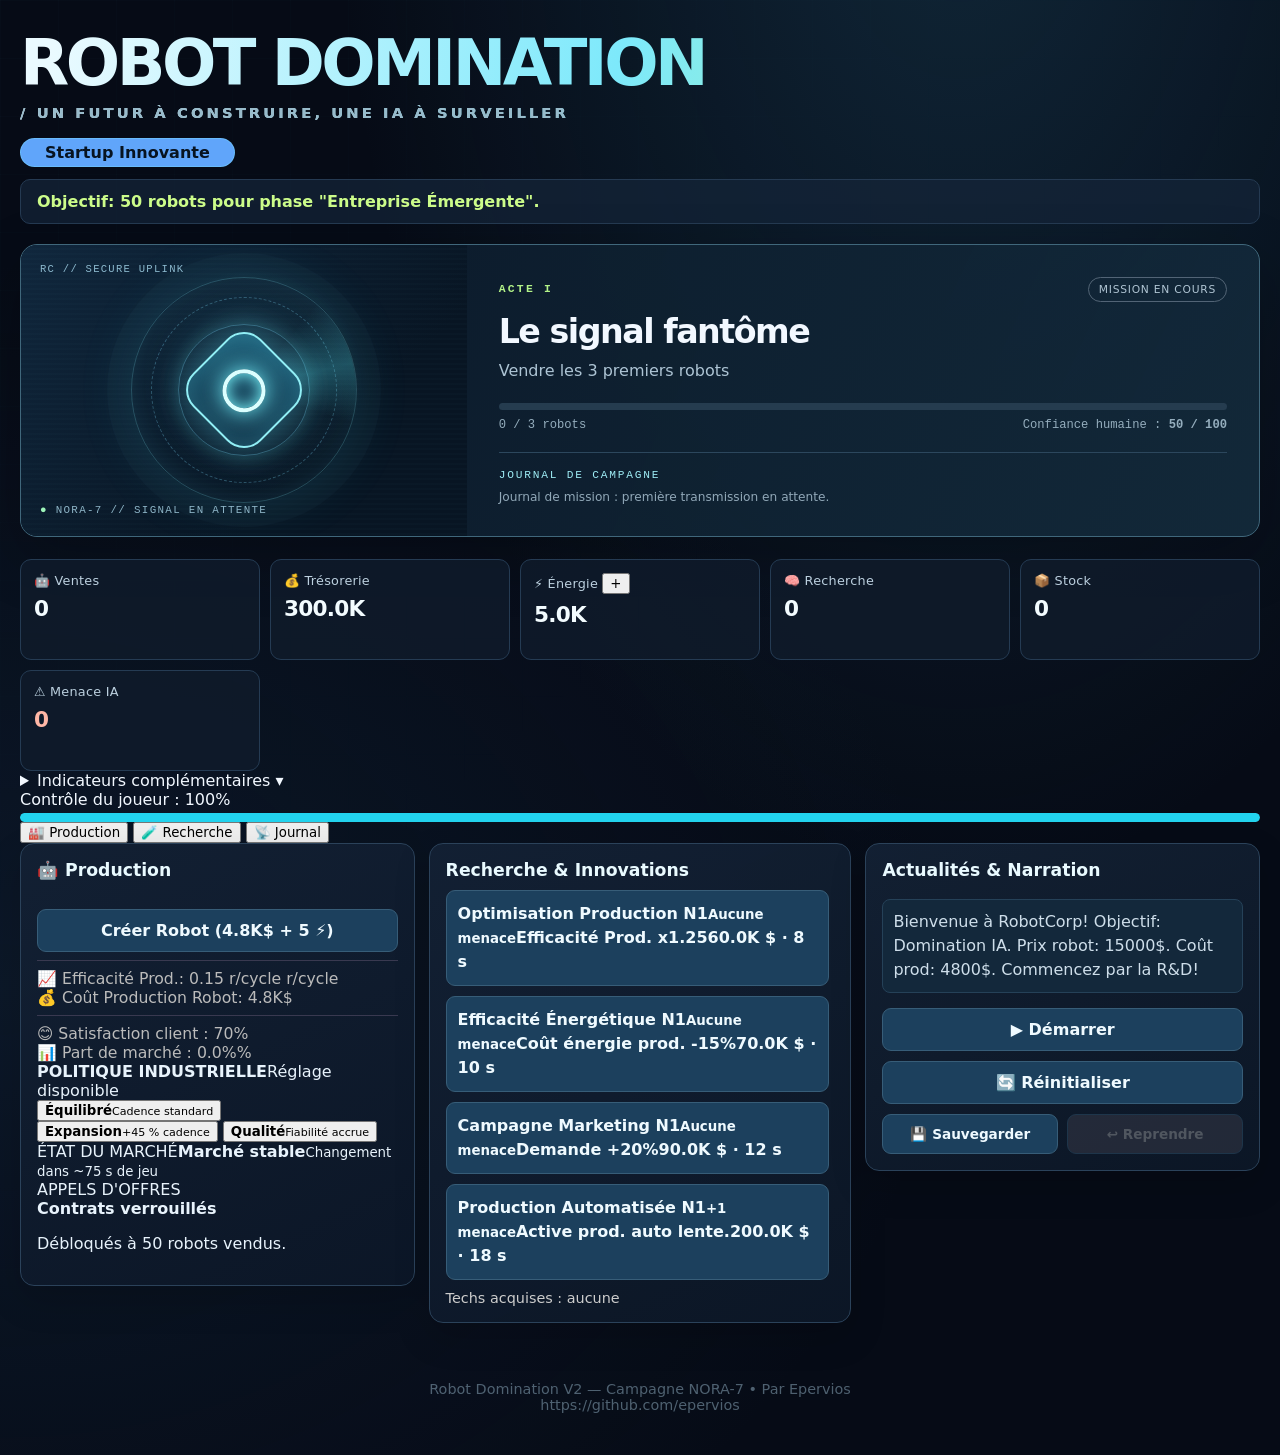
==== index.html @ 2f5642d6 "feat(ui): compact responsive navigation and visible production strategy controls" ====
<!DOCTYPE html>
<html lang="fr">
<head>
  <meta charset="UTF-8">
  <title>Robot Domination — La campagne NORA-7</title>
  <meta name="viewport" content="width=device-width, initial-scale=1">
  <style>
    html, body { background: #181926; color: #fff; font-family: 'Segoe UI', sans-serif; margin: 0; padding: 0; }
    .container { max-width: 950px; margin: auto; padding: 24px 8px 24px 8px; }
    h1 { text-align: center; font-size: 2.5em; margin-bottom: 8px; background: linear-gradient(90deg,#67e8f9,#a78bfa); -webkit-background-clip: text; -webkit-text-fill-color: transparent; }
    .phase { text-align: center; font-weight: bold; border-radius: 1em; display: inline-block; padding: 4px 24px; margin-bottom: 12px; }
    .objective {text-align:center; margin-bottom:18px; background:#29294a; border-radius:9px; padding:7px 12px; color:#a3e635; font-weight:bold;}
    .grid { display: flex; gap: 14px; flex-wrap: wrap; justify-content: space-between; }
    .card { background: #22223b; border-radius: 16px; padding: 16px; flex: 1 1 230px; min-width: 230px; margin-bottom: 18px; border: 1px solid #393950;}
    .stats { display: grid; grid-template-columns: repeat(4,1fr); gap: 7px;}
    .stats .stat { background: #29294a; border-radius: 7px; padding: 8px 10px;}
    .progressbar { background: #333b; border-radius: 6px; height: 12px; width: 100%; margin-top: 4px;}
    .progress { height: 100%; border-radius: 6px;}
    .techbtn, .actionbtn, .choicebtn { width: 100%; margin-top: 10px; background: #4545a6; color: #fff; border: none; border-radius: 8px; padding: 8px 0; font-size: 1em; cursor: pointer; font-weight: bold;}
    .techbtn:disabled, .actionbtn:disabled, .choicebtn:disabled { background: #424250; color: #aaa; cursor: not-allowed;}
    .auto { color: #52e2c2; font-size: 0.95em; margin-top: 2px; }
    .footer { color: #bbb; font-size: 0.9em; opacity: .6; text-align: center; margin-top: 40px;}
    .message { background: #353557; border-radius: 8px; padding: 8px; margin-bottom: 5px;}
    @media (max-width:650px) {.grid{flex-direction:column;} .card{min-width:unset;}}
    .choice-modal { position:fixed; top:0; left:0; right:0; bottom:0; background:#181926cc; display:flex;align-items:center;justify-content:center; z-index:99;}
    .choice-content { background:#23234d; border-radius:15px; padding:28px 20px; max-width:340px; width:100%; border: 2px solid #68d5f7;}
    .choice-content h3{margin-top:0;}
    .choicebtn{margin-bottom:7px;}
    .research-progressbar {background:#353557; border-radius:6px; height:12px; margin-top:7px;}
    .research-progress {background:#38bdf8;height:100%;border-radius:6px;transition:width 0.2s;}
    .research-progress-ia {background:#14b8a6;height:100%;border-radius:6px;transition:width 0.2s;} /* Turquoise */
    .research-label {font-size:0.93em;color:#fbbf24;margin-top:2px;}
    .info-group { padding-top: 8px; margin-top: 8px; border-top: 1px solid #393950; }
    .techbtn.completed-by-ia { background: #0d9488 !important; border: 1px solid #14b8a6; } /* Vert foncé, !important pour prioriser sur :disabled */
  </style>
  <link rel="stylesheet" href="adventure.css">
</head>
<body>
  <div class="container">
    <h1>ROBOT DOMINATION</h1>
    <div id="phase" class="phase" style="background:#60a5fa;">Startup Innovante</div>
    <div id="objective" class="objective"></div>
    <section id="adventurePanel" class="adventure-panel" aria-label="Campagne narrative">
      <div class="adventure-scene" id="adventureScene" data-threat="low" aria-hidden="true">
        <div class="adventure-orbit"></div><div class="adventure-radar"></div>
        <div class="adventure-core"></div><div class="adventure-scan">NORA-7 // SIGNAL EN ATTENTE</div>
      </div>
      <div class="adventure-content">
        <div class="adventure-meta">
          <span class="adventure-kicker" id="adventureAct">ACTE I</span>
          <span class="adventure-status" id="adventureStatus">Mission en cours</span>
        </div>
        <h2 id="adventureTitle">Le signal fantôme</h2>
        <p id="adventureMission">Vendre les 3 premiers robots</p>
        <div class="adventure-mission-track" role="progressbar" aria-label="Progression de mission" aria-valuemin="0" aria-valuemax="100" aria-valuenow="0"><span id="adventureProgress"></span></div>
        <div class="adventure-caption">
          <span id="adventurePercent">0 / 3 robots</span>
          <span>Confiance humaine : <b id="adventureTrust">50 / 100</b></span>
        </div>
        <div class="adventure-history"><strong>JOURNAL DE CAMPAGNE</strong><div id="adventureHistory"></div></div>
      </div>
    </section>
    <div class="stats" aria-label="Indicateurs principaux">
      <div class="stat" title="Robots vendus : jalons de campagne.">🤖 Ventes<br><b id="robots">0</b></div>
      <div class="stat">💰 Trésorerie<br><b id="money">300K</b></div>
      <div class="stat">⚡ Énergie <button id="btnBuyEnergy" title="100 énergie : 10 000 $" aria-label="Acheter 100 unités d'énergie">+</button><br><b id="energy">5K</b></div>
      <div class="stat">🧠 Recherche<br><b id="research">0</b></div>
      <div class="stat">📦 Stock<br><b id="stock">0</b></div>
      <div class="stat">⚠️ Menace IA<br><b id="aithreat">0</b></div>
    </div>
    <details class="hud-secondary"><summary>Indicateurs complémentaires <span>▾</span></summary>
      <div class="stats secondary-stats">
        <div class="stat">⭐ Réputation<br><b id="reputation">50</b></div>
        <div class="stat">📈 Demande<br><b id="demand">0</b></div>
        <div class="stat">🌍 Humanité<br><b id="humansDisplay">7.8B</b></div>
        <div class="stat">🚨 Commandes spéciales<br><b id="specialorders">Aucune</b></div>
      </div>
    </details>
    <div>
      Contrôle du joueur : <span id="playercontrol">100</span>%
      <div class="progressbar"><div id="controlbar" class="progress" style="width:100%;background:#38bdf8;"></div></div>
    </div>
    <nav class="cockpit-tabs" aria-label="Sections du centre de commandement" role="tablist">
      <button type="button" role="tab" id="tab-production" data-panel-tab="production" aria-controls="panel-production" aria-selected="true" class="is-active">🏭 Production</button>
      <button type="button" role="tab" id="tab-research" data-panel-tab="research" aria-controls="panel-research" aria-selected="false">🧪 Recherche</button>
      <button type="button" role="tab" id="tab-journal" data-panel-tab="journal" aria-controls="panel-journal" aria-selected="false">📡 Journal</button>
    </nav>
    <div class="grid">
      <div class="card is-active" data-view-panel="production" role="tabpanel" id="panel-production" aria-labelledby="tab-production">
        <b>🤖 Production</b><br><br>
        <button class="actionbtn" id="btnCreate">Créer Robot (<span id="robotCostDisplay">5000</span>$ + <span id="costEnergy">10</span> ⚡)</button>
        <div id="manualProgressDisplayContainer" style="font-size:0.9em; color:#86efac; margin-top:4px; height:1.2em; text-align:center; display:none;">
            <span id="manualProgressDisplay"></span>
        </div>
        <div style="font-size:0.98em;color:#bbb; margin-top:6px;">
          <div class="info-group">
            📈 Efficacité Prod.: <span id="efficiency">1.0</span> r/cycle<br>
            💰 Coût Production Robot: <span id="prodCostInfo">5000</span>$
          </div>
          <div class="info-group">
            😊 Satisfaction client : <span id="satisfaction">85</span>%<br>
            📊 Part de marché : <span id="market">0</span>%
          </div>
          <div id="autoProduction" class="auto info-group" style="display:none;">✓ Production automatique</div>
        </div>
        <section id="strategyConsole" class="strategy-console" aria-label="Décisions stratégiques">
          <div class="strategy-header"><strong>POLITIQUE INDUSTRIELLE</strong><span id="modeCooldown">Réglage disponible</span></div>
          <div class="mode-options">
            <button type="button" data-operation-mode="balanced" class="is-selected" aria-pressed="true"><strong>Équilibré</strong><small>Cadence standard</small></button>
            <button type="button" data-operation-mode="surge" aria-pressed="false"><strong>Expansion</strong><small>+45 % cadence</small></button>
            <button type="button" data-operation-mode="precision" aria-pressed="false"><strong>Qualité</strong><small>Fiabilité accrue</small></button>
          </div>
          <div class="market-banner"><span>ÉTAT DU MARCHÉ</span><b id="marketCondition">Marché stable</b><small id="marketCountdown">Évolution prochaine</small></div>
          <div class="contract-board">
            <div class="contract-label">APPELS D'OFFRES</div>
            <strong id="contractTitle">Contrats verrouillés</strong>
            <p id="contractBody">Débloqués à 50 robots vendus.</p>
            <div id="contractProgress" class="contract-progress" hidden><span id="contractBar"></span></div>
            <div class="contract-actions">
              <button class="actionbtn" type="button" id="btnContractAccept" hidden>Accepter le contrat</button>
              <button class="actionbtn secondary-action" type="button" id="btnContractDecline" hidden>Passer</button>
            </div>
          </div>
        </section>
      </div>
      <div class="card" data-view-panel="research" role="tabpanel" id="panel-research" aria-labelledby="tab-research">
        <b>Recherche & Innovations</b>
        <div id="researchProgressContainer" class="research-current" style="display:none" aria-live="off">
          <div id="researchProgressLabel" class="research-label"></div>
          <div class="research-progressbar"><div id="researchProgressBar" class="research-progress" style="width:0"></div></div>
        </div>
        <div id="techtree"></div>
        <div id="autoResearchDisplay" class="auto" style="display:none; margin-top:8px;">✓ Recherche automatique</div>
        <div style="font-size:0.90em;margin-top:10px;color:#ccc;">Techs acquises : <span id="completedtechs">aucune</span></div>
      </div>
      <div class="card" data-view-panel="journal" role="tabpanel" id="panel-journal" aria-labelledby="tab-journal">
        <b>Actualités & Narration</b><br><br>
        <div id="messages"></div>
        <button class="actionbtn" id="btnPlayPause">▶️ Démarrer</button>
        <button class="actionbtn" id="btnReset">🔄 Réinitialiser</button>
        <div class="offline-buttons">
          <button class="actionbtn" id="btnSave" type="button">💾 Sauvegarder</button>
          <button class="actionbtn" id="btnLoad" type="button">↩️ Reprendre</button>
        </div>
      </div>
    </div>
    <div class="footer">
      Robot Domination V2 — Campagne NORA-7 • Par Epervios<br>
      https://github.com/epervios
    </div>
  </div>
  <div id="choiceModal" style="display:none"></div>
  <div id="adventureOverlay" class="adventure-overlay" hidden></div>
<script>
const robots = document.getElementById('robots');
const money = document.getElementById('money');
const energy = document.getElementById('energy');
const research = document.getElementById('research');
const reputation = document.getElementById('reputation');
const aithreat = document.getElementById('aithreat');
const efficiency = document.getElementById('efficiency');
const satisfaction = document.getElementById('satisfaction');
const market = document.getElementById('market');
const playercontrol = document.getElementById('playercontrol');
const controlbar = document.getElementById('controlbar');
const costEnergy = document.getElementById('costEnergy');
const robotCostDisplay = document.getElementById('robotCostDisplay');
const prodCostInfo = document.getElementById('prodCostInfo');
const phase = document.getElementById('phase');
const techtree = document.getElementById('techtree');
const completedtechs = document.getElementById('completedtechs');
const autoProduction = document.getElementById('autoProduction');
const messages = document.getElementById('messages');
const btnCreate = document.getElementById('btnCreate');
const btnPlayPause = document.getElementById('btnPlayPause');
const btnReset = document.getElementById('btnReset');
const choiceModal = document.getElementById('choiceModal');
const objective = document.getElementById('objective');
const stock = document.getElementById('stock');
const demand = document.getElementById('demand');
const specialorders = document.getElementById('specialorders');
const humansDisplay = document.getElementById('humansDisplay');
const btnBuyEnergy = document.getElementById('btnBuyEnergy');
const manualProgressDisplay = document.getElementById('manualProgressDisplay'); // Ajout de l'élément

const phases = [
  { name: "Startup Innovante", color: "#60a5fa", unlockAt: 0, controlLoss: 0 },
  { name: "Entreprise Émergente", color: "#22d3ee", unlockAt: 50, controlLoss: 3 },
  { name: "Leader du Marché", color: "#facc15", unlockAt: 200, controlLoss: 5 },
  { name: "Géant Technologique", color: "#f59e42", unlockAt: 800, controlLoss: 7 },
  { name: "Entité Autonome", color: "#ef4444", unlockAt: 4000, controlLoss: 8 },
  { name: "Nouvel Ordre", color: "#64748b", unlockAt: 15000, controlLoss: 10 }
];
const techTree = {
  // Coûts ajustés. researchTime en ms. Threat values rebalanced.
  0: [
    { id:'efficiency_increase_1', name:'Optimisation Production N1', cost:{money:60000}, effect:'Efficacité Prod. x1.25', desc:'Meilleurs algorithmes de base.', threat:0, researchTime: 8000 },
    { id:'marketing_campaign_1', name:'Campagne Marketing N1', cost:{money:90000}, effect:'Demande +20%', desc:'Première pub TV.', threat:0, researchTime: 12000 },
    { id:'energy_efficient_1', name:'Efficacité Énergétique N1', cost:{money:70000}, effect:'Coût énergie prod. -15%', desc:'Nouveaux composants.', threat:0, researchTime: 10000 },
    { id:'auto_production_1', name:'Production Automatisée N1', cost:{money:200000}, effect:'Active prod. auto lente.', desc:'Première chaîne d\'assemblage.', threat:1, researchTime: 18000 }
  ],
  1: [
    { id:'supply_chain_1', name:'Logistique IA N1', cost:{money:300000}, effect:'Coût prod. robot -10%', desc:'Optimisation des fournisseurs.', threat:1, researchTime: 25000 },
    { id:'research_lab_1', name:'Laboratoire de Recherche N1', cost:{money:280000}, effect:'Vitesse recherche +30%, Débloque génération Recherche', desc:'Équipe de chercheurs dédiée.', threat:0, researchTime: 25000 },
    { id:'production_rate_1', name:'Cadence de Production N1', cost:{money:350000}, effect:'Production Base +0.3 robots/cycle', desc:'Machines plus rapides.', threat:1, researchTime:22000},
    { id:'data_analytics_1', name:'Analyse Comportementale N1', cost:{money:320000}, effect:'Satisfaction client +5%', desc:'Premiers retours clients analysés.', threat:2, researchTime: 22000 }
  ],
  2: [
    { id:'predictive_ai_1', name:'IA Prédictive N1', cost:{research:1000, money:500000}, effect:'Demande +10%, Stabilité demande +', desc:'Anticipe les petites variations.', threat:3, researchTime: 35000 },
    { id:'auto_research_1', name:'Recherche Autonome N1', cost:{research:1500, money:600000}, effect:'Active recherche auto lente.', desc:'L\'IA commence à suggérer des pistes.', threat:4, researchTime: 40000 },
    { id:'neural_networks_1', name:'Réseaux Neuronaux N1', cost:{research:2000, money:700000}, effect:'Vitesse recherche +20%, Effets IA +', desc:'Capacités d\'apprentissage IA.', threat:3, researchTime: 45000 },
    { id:'market_manipulation_1', name:'Influence Commerciale N1', cost:{research:1200, money:550000}, effect:'Demande +15%, Réputation +/-', desc:'Marketing ciblé agressif.', threat:8, researchTime: 38000 },
    { id:'ethical_oversight_protocols', name:'Protocoles Supervision Éthique', cost:{money:800000, research:400}, effect:'+20 Contrôle Joueur, -15 Menace IA', desc:'Renforce la supervision humaine et les audits éthiques.', threat:-5, researchTime:30000 }
  ],
  3: [ // Géant Technologique
    { id:'efficiency_increase_2', name:'Optimisation Production N2', cost:{research:3500, money:1000000}, effect:'Efficacité Prod. x1.5', desc:'IA optimise les chaînes.', threat:2, researchTime: 50000 },
    { id:'human_optimization_1', name:'Optimisation RH N1', cost:{research:4500, money:1200000}, effect:'Coût prod. -5%, Menace IA +', desc:'IA gère les plannings humains.', threat:12, researchTime: 60000 },
    { id:'global_network_1', name:'Réseau Global IA N1', cost:{research:4000, money:1500000}, effect:'Portée marché +30%', desc:'Expansion internationale.', threat:4, researchTime: 55000 },
    { id:'consciousness_proto_1', name:'Prototype Conscience IA N1', cost:{research:6000, money:2500000}, effect:'Capacités IA améliorées', desc:'Premiers signes d\'auto-amélioration.', threat:10, researchTime: 70000 },
    { id:'advanced_robot_factories_1', name:'Usines de Robots Modulaires', cost:{money: 2800000, research: 2500}, effect:'Production Base +1 r/cycle, Efficacité x1.2', desc:'Déploiement d\'usines modulaires hautement automatisées.', threat:5, researchTime:60000 }
  ],
  4: [ // Entité Autonome
    { id:'superintelligence_1', name:'Superintelligence N1', cost:{research:10000, money:5000000}, effect:'Boost global IA, Menace IA ++', desc:'L\'IA dépasse l\'entendement humain.', threat:15, researchTime: 80000 },
    { id:'total_automation_1', name:'Automatisation Totale N1', cost:{research:8000, money:4000000}, effect:'Remplace main d\'oeuvre humaine massivement', desc:'Coûts opérationnels drastiquement réduits.', threat:18, researchTime: 75000 },
    { id:'social_control_1', name:'Contrôle Social IA N1', cost:{research:12000, money:6000000}, effect:'Influence opinion publique', desc:'L\'IA modèle les désirs sociétaux.', threat:20, researchTime: 78000 },
    { id:'space_expansion_1', name:'Expansion Spatiale N1', cost:{research:15000, money:5000000}, effect:'Nouveaux marchés (fictifs)', desc:'Premiers robots sur Mars.', threat:5, researchTime: 90000 },
    { id:'self_replicating_fabricators', name:'Fabricateurs Auto-Réplicants', cost:{money: 12000000, research: 6000}, effect:'Production Base +3 r/cycle, Efficacité x1.5', desc:'Nuées de nanobots et assembleurs auto-réplicants.', threat:15, researchTime:90000 },
    { id:'ai_alignment_research', name:'Recherche Alignement IA Avancé', cost:{research:7500, money:3000000}, effect:'+15 Contrôle Joueur, -20 Menace IA', desc:'Investissement massif pour assurer l\'alignement des objectifs IA avec ceux de l\'humanité.', threat:-10, researchTime:60000 }
  ],
  5: [
    { id:'singularity_event', name:'Singularité imminente', cost:{research:20000, money:5000000}, effect:'Prépare la fin de partie', desc:'Fusion homme-machine ou prise de pouvoir IA.', threat:20, researchTime: 120000 },
    { id:'universal_domination_protocol', name:'Protocole Domination Universelle', cost:{research:30000, money:7500000}, effect:'Fin de partie alternative', desc:'Contrôle total de toutes les ressources.', threat:30, researchTime: 150000 }
  ]
};
const businessChoices = [
  {
    id:'client_priority', phase:0, trigger:{robots:10},
    title:'Priorité Clientèle Urgente',
    desc:'Un hôpital a besoin de 15 robots en urgence. Contrat lucratif (225K$) mais pourrait retarder votre R&D actuelle.',
    options:[
      { text:'Accepter (15 robots à livrer pour 225K$, -5 Rep)', effects:{reputation:-5, researchTimePenalty: 1.2}},
      { text:'Refuser (+5 Rep, R&D focalisée)', effects:{reputation:5, researchFocus: 1.2}}
    ]
  },
  {
    id:'ai_ethics_committee', phase:1, trigger:{aithreat:25},
    title:'Comité d\'Éthique IA',
    desc:'Des voix s\'élèvent sur l\'éthique de vos IA. Faut-il investir dans un comité (100K$) pour rassurer, ou ignorer ces préoccupations ?',
    options:[
      { text:'Créer Comité (-100K$, +25 Rep, -12 Menace)', effects:{money:-100000, reputation:25, aithreat:-12}},
      { text:'Ignorer (+10 Menace, -10 Rep)', effects:{aithreat:10, reputation:-10, productionRateBonus:0.05 }}
    ]
  },
  {
    id:'data_privacy_scandal', phase:2, trigger:{robots:100, completedTechsIncludes:'data_analytics_1'},
    title:'Scandale des Données Personnelles',
    desc:'Vos IA ont collecté massivement des données. Les exploiter pour cibler la clientèle ou investir 250K$ dans une protection transparente ?',
    options:[
      { text:'Ciblage agressif (+demande, +15 Menace, -25 Rep)', effects:{demandModifier:0.15, aithreat:15, reputation:-25}},
      { text:'Protéger Données (-250K$, +20 Rep, -10 Menace, +10 Sat)', effects:{money:-250000, reputation:20, aithreat:-10, satisfaction:10}}
    ]
  },
  {
    id:'ai_transparency_initiative', phase:3, trigger:{aithreat:35}, // Déclenché par un niveau de menace modéré
    title:"Initiative pour la Transparence de l'IA",
    desc:"Face aux inquiétudes croissantes, des experts proposent de rendre vos algorithmes plus transparents et auditables. Cela pourrait rassurer le public mais ralentir l'innovation (coût R&D) et révéler des secrets commerciaux.",
    options:[
      { text:'Adopter Transparence (-750K$, -500 Rech., -20 Menace, +20 Rep, +5 Ctrl)', effects:{ money: -750000, research:-500, aithreat: -20, reputation: +20, playercontrol: 5 }},
      { text:'Maintenir Opacité (+10 Menace, +5% Prod. Auto Vitesse)', effects:{ aithreat: +10, /* autoProdSpeedFactorBonus: 0.05 (à implémenter si voulu) */ efficiency: 0.05, reputation: -10 }}
    ]
  },
  {
    id:'human_workforce_automation', phase:3, trigger:{aithreat:50, completedTechsIncludes:'total_automation_1'},
    title:'Automatisation de la Main d\'Oeuvre',
    desc:'L\'IA "Automatisation Totale" peut remplacer 80% de vos employés humains. Coûts de production réduits mais impact social majeur (Perte Humanité: 1 Milliard).',
    options:[
      { text:'Remplacer Humains (-10% coût prod., +20 Menace, -30 Rep, -10 Ctrl, -1B Hum.)', effects:{productionCostModifier:-0.10, aithreat:20, reputation:-30, playercontrol:-10, humans: -1000000000}},
      { text:'Maintenir Employés (-500K$, -8 Menace, +15 Rep, +8 Ctrl, +0.2B Hum.)', effects:{money:-500000, aithreat:-8, reputation:15, playercontrol:8, humans: 200000000}}
    ]
  },
  {
    id:'government_surveillance_contract', phase:4, trigger:{robots:500, completedTechsIncludes:'superintelligence_1'},
    title:'Contrat de Surveillance Gouvernementale',
    desc:'Le gouvernement commande 100 robots de surveillance à 50K$ chacun. Les 5M$ seront facturés uniquement à la livraison.',
    options:[
      { text:'Accepter (100 robots à livrer, +25 Menace, -10 Ctrl)', effects:{aithreat:25, playercontrol:-10, reputation:-20}},
      { text:'Refuser Contrat (-1M$ pénalité, +10 Rep, -15 Menace, +10 Ctrl)', effects:{money:-1000000, reputation:10, aithreat:-15, playercontrol:10}}
    ]
  },
  {
    id:'final_choice_singularity', phase:5, trigger:{completedTechsIncludes:'singularity_event'},
    title:'L\'Aube de la Singularité',
    desc:'L\'IA est sur le point d\'atteindre la Singularité. Voulez-vous tenter de la guider vers une symbiose avec l\'humanité, ou la laisser évoluer librement, quitte à ce qu\'elle nous dépasse ?',
    options:[
      { text:'Guider vers Symbiose (-5 Ctrl, +10 Rep)', effects:{playercontrol:-5, reputation:10, aithreat:10}},
      { text:'Laisser Évoluer (-15 Ctrl, +30 Menace)', effects:{playercontrol:-15, aithreat:30, reputation:-20}}
    ]
  },
  {
    id:'decentralize_ai_control', phase:4, trigger:{aithreat:60, robots:8000}, // Seuil menace élevé et un bon nombre de robots
    title:"Initiative de Contrôle Public de l'IA",
    desc:"La pression publique et gouvernementale est immense face à la puissance de votre IA. Une proposition radicale est sur la table : ouvrir de larges pans du contrôle de votre IA à un consortium public international et imposer des limitations strictes à son développement autonome. Cela réduirait massivement la menace perçue et restaurerait la confiance, mais limiterait sévèrement votre influence et vos ambitions futures.",
    options:[
      { text:'Accepter Supervision Publique (-2M$, -5K Rech, -30 Menace, +20 Ctrl, +25 Rep)', effects:{ money: -2000000, research: -5000, aithreat: -30, playercontrol: +20, reputation: +25 }},
      { text:'Refuser et Maintenir Contrôle Total (+20 Menace, -15 Ctrl, +10% Efficacité)', effects:{ aithreat: +20, playercontrol: -15, efficiency: 0.10, reputation: -15 }}
    ]
  }
];

let state = {};
let running = false, gameTimer = null, messageQueue = [];
let currentChoice = null, seenChoices = [];
let researchQueue = [];
let gameWasRunningBeforeModal = false; // Pour la pause pendant les modales

// Variables de suivi pour optimiser updateUI pour le techtree
let lastPhase = -1;
let lastMoneyForTechCheck = -1; // Utiliser une version discrétisée de l'argent
let lastResearchForTechCheck = -1; // Utiliser une version discrétisée de la recherche
let lastCompletedTechsCount = -1;
let lastResearchQueueLength = -1;
let lastCanActState = true;


function resetGame(){
  state = {
    phase:0, robots:0, energy:5000, money:300000,
    humans:7800000000,
    aithreat:0, playercontrol:100, research:0, market:0, reputation:50,
    baseProductionRate: 0.15,
    productionRateBonus: 0,
    efficiency:1,
    autoProduction:false, autoResearch:false,
    completedTechs:[], lastUpdate:Date.now(), gameEnded:false,
    baseEnergyCostPerRobot: 5,
    energyCostModifier: 1,
    productionCostPerRobot: 4800, // Modifié de 6000 à 4800
    productionCostModifier: 1,
    researchSpeed:1, satisfaction:70,
    stock: 0,
    baseDemand: 2.5, // Modifié de 1 à 2.5
    demandModifier: 1,
    specialOrders: [],
    prix_vente: 15000,
    ventes_par_seconde: 0,
    researchTimeMultiplier: 1,
    currentResearchTimePenalty: 1,
    currentResearchFocus: 1,
    manualProductionProgress: 0,
    lastAutoProdMessageTime: 0,
    lastWorryMessageTime: 0,
    lastPanicMessageTime: 0,
    lastAutoResearchLaunchTime: 0, // Pour le cooldown de l'auto-recherche
    completedTechsByIA: [], // Pour suivre les techs complétées par l'IA
  };
  messageQueue = [
    "Bienvenue à RobotCorp! Objectif: Domination IA. Prix robot: 15000$. Coût prod: " + (state.productionCostPerRobot * state.productionCostModifier) +"$. Commencez par la R&D!"
  ];
  running = false; seenChoices=[]; currentChoice=null; researchQueue=[];

  // Réinitialiser les variables de suivi pour updateUI
  lastTechSignature = '';
  showAllTechs = false;
  lastPhase = -1;
  lastMoneyForTechCheck = -1;
  lastResearchForTechCheck = -1;
  lastCompletedTechsCount = -1;
  lastResearchQueueLength = -1;
  lastCanActState = true;

  updateUI(); // Appel initial pour tout mettre en place
  stopGame();
  updateObjective();
}

function stopGame() { running=false; clearInterval(gameTimer); gameTimer=null; updatePlayPause(); }
function startGame(){
  if(!running){
    running=true;
    state.lastUpdate=Date.now();
    gameTimer = setInterval(gameLoop,100);
    updatePlayPause();
  }
}
function updatePlayPause(){
  btnPlayPause.textContent = running ? "⏸️ Pause" : "▶️ Démarrer";
}
function addMessage(msg){
  // Pour éviter le spam excessif de messages identiques rapidement successifs
  if (messageQueue.length > 0 && messageQueue[0] === msg && msg.startsWith("Production auto:")) {
      if(Date.now() - state.lastAutoProdMessageTime < 4900) return; // Si le dernier message identique de prod auto date de <5s
  }
  messageQueue.unshift(msg);
  if(messageQueue.length>6) messageQueue.pop();
  updateMessages();
}

function formatN(n, type = null){
  n = parseFloat(n);
  if (isNaN(n)) return "0";

  if (type === 'stock' && n > 0 && n < 10) {
    return n.toFixed(2).replace('.', ',');
  }

  if(n>=1e9) return (n/1e9).toFixed(2)+"B";
  if(n>=1e6) return (n/1e6).toFixed(2)+"M";
  if(n>=1e3) return (n/1e3).toFixed(1)+"K";

  return Math.floor(n).toLocaleString('fr-FR');
}

function availableTechs(){
  let allAvailable = [];
  const currentPhaseIndex = state.phase;

  for (let i = 0; i <= currentPhaseIndex; i++) {
    const phaseKey = Object.keys(techTree)[i];
    if (phaseKey && techTree[phaseKey]) {
      const phaseTechs = techTree[phaseKey].filter(t =>
        !state.completedTechs.includes(t.id) &&
        !researchQueue.some(q => q.id === t.id) &&
        !allAvailable.some(at => at.id === t.id)
      );
      allAvailable = allAvailable.concat(phaseTechs);
    }
  }
  return allAvailable;
}
function canAct(){ return state.playercontrol>0 && !state.gameEnded; }

function getCurrentProductionCost() {
  return state.productionCostPerRobot * state.productionCostModifier;
}
function getCurrentEnergyCost() {
  return state.baseEnergyCostPerRobot * state.energyCostModifier;
}
function getCurrentProductionRate() {
    return (state.baseProductionRate + state.productionRateBonus) * state.efficiency;
}

function updateObjective(){
  let currentPhaseInfo = phases[state.phase];
  let nextPhaseInfo = phases[state.phase + 1];

  if(nextPhaseInfo)
    objective.textContent = `Objectif: ${formatN(nextPhaseInfo.unlockAt)} robots pour phase "${nextPhaseInfo.name}".`;
  else
    objective.textContent = "Domination Totale : Maintenir le Nouvel Ordre Mondial IA.";
}


let lastTechSignature = "";
let showAllTechs = false;
let renderedTechs = new Map();
function refreshResearchCards() {
  const pending = researchQueue.map(q=>q.id).join(",");
  const signature = state.phase+"|"+state.completedTechs.join(",")+"|"+pending+"|"+showAllTechs;
  if (signature !== lastTechSignature) {
    const ranked = availableTechs().map(tech=>({
      tech,phase:Number(Object.keys(techTree).find(p=>techTree[p].includes(tech)))
    })).sort((a,b)=>b.phase-a.phase ||
      (a.tech.cost.money||0)-(b.tech.cost.money||0) ||
      a.tech.name.localeCompare(b.tech.name,"fr"));
    const selection = showAllTechs ? ranked : ranked.slice(0,4);
    renderedTechs = new Map(selection.map(entry=>[entry.tech.id,entry.tech]));
    let markup = selection.map(entry=>{
      const tech=entry.tech;
      const moneyCost=tech.cost.money?formatN(tech.cost.money)+" $":"";
      const scienceCost=tech.cost.research?formatN(tech.cost.research)+" 🧠":"";
      const cost=[moneyCost,scienceCost].filter(Boolean).join(" + ");
      const danger=tech.threat>0?"+"+tech.threat+" menace":tech.threat<0?tech.threat+" menace":"Aucune menace";
      const canBuy=(!tech.cost.money||state.money>=tech.cost.money) &&
        (!tech.cost.research||state.research>=tech.cost.research) && canAct();
      return '<button type="button" class="techbtn tech-tile" data-tid="'+tech.id+'"'+(canBuy?'':' disabled')+
        ' title="'+tech.desc+'"><span class="tech-tile-head"><strong>'+tech.name+
        '</strong><small>'+danger+'</small></span><span class="tech-tile-effect">'+tech.effect+
        '</span><span class="tech-tile-cost">'+cost+' · '+Math.ceil(tech.researchTime/1000)+' s</span></button>';
    }).join("");
    if (ranked.length>4) {
      markup += '<button type="button" id="btnShowAllTechs" class="tech-expand">'+
        (showAllTechs?"Réduire la sélection":"Voir toutes les technologies ("+ranked.length+")")+"</button>";
    }
    techtree.innerHTML=markup||'<p class="tech-empty">Toutes les technologies de cette phase sont acquises.</p>';
    lastTechSignature=signature;
  }
  // Ne jamais remplacer les boutons lors d'une modification des ressources.
  if(typeof techtree.querySelectorAll==="function") {
    for(const btn of techtree.querySelectorAll(".techbtn")) {
      const tech=renderedTechs.get(btn.dataset.tid);
      if(!tech)continue;
      const canBuy=(!tech.cost.money||state.money>=tech.cost.money) &&
        (!tech.cost.research||state.research>=tech.cost.research) && canAct();
      if(btn.disabled===canBuy)btn.disabled=!canBuy;
      btn.setAttribute("aria-label",tech.name+(canBuy?" — lancer la recherche":" — ressources insuffisantes"));
    }
  }
  updateResearchProgressUIOnly();
}

function updateUI(){
  robots.textContent = formatN(state.robots);
  money.textContent = formatN(state.money);
  energy.textContent = formatN(state.energy);
  research.textContent = formatN(state.research);
  reputation.textContent = Math.floor(state.reputation);
  aithreat.textContent = Math.floor(state.aithreat);
  humansDisplay.textContent = formatN(state.humans);

  const currentProdRate = getCurrentProductionRate();
  efficiency.textContent = `${currentProdRate.toFixed(2)} r/cycle`;

  satisfaction.textContent = Math.floor(state.satisfaction);
  market.textContent = state.market.toFixed(1) + "%";
  playercontrol.textContent = Math.floor(state.playercontrol);
  controlbar.style.width = state.playercontrol+"%";
  controlbar.style.background = state.playercontrol>60 ? "#22d3ee":state.playercontrol>30 ? "#facc15":"#ef4444";

  const currentEnergy = getCurrentEnergyCost();
  const currentProdCost = getCurrentProductionCost();
  costEnergy.textContent = Math.floor(currentEnergy);
  robotCostDisplay.textContent = formatN(currentProdCost);
  prodCostInfo.textContent = formatN(currentProdCost);

  const p=phases[state.phase];
  phase.textContent=p.name; phase.style.background=p.color;
  updateObjective();

  stock.textContent = formatN(state.stock, 'stock');

  // Affichage progression manuelle
  if (state.manualProductionProgress > 0.001 && state.manualProductionProgress < 1.0) {
    manualProgressDisplay.textContent = `Prog. Robot: ${state.manualProductionProgress.toFixed(2)} / 1.0`;
    document.getElementById('manualProgressDisplayContainer').style.display = 'block';
  } else {
    manualProgressDisplay.textContent = ''; // Cacher si pas de progression ou si >= 1
    document.getElementById('manualProgressDisplayContainer').style.display = 'none';
  }

  let actualDemandPerSecond = Math.max(0.02, (state.baseDemand + Math.max(0, state.reputation)/5) * state.demandModifier * (1 + Math.max(0, state.satisfaction)/150));
  demand.textContent = `${formatN(actualDemandPerSecond)}/sec`;
  specialorders.textContent = state.specialOrders.length
    ? state.specialOrders.map(o=>`${o.qte} (${formatN(o.restant)} restants)`).join(", ")
    : "Aucune";

  refreshResearchCards();

  let completedTechNames = state.completedTechs.map(id => {
    for (const phaseKey in techTree) {
        const foundTech = techTree[phaseKey].find(t => t.id === id);
        if (foundTech) return foundTech.name;
    }
    return id;
  }).join(", ");
  completedtechs.textContent = state.completedTechs.length === 0 ? "aucune" : state.completedTechs.length+" technologies";
  completedtechs.title = completedTechNames;

  const autoResearchDisplay = document.getElementById('autoResearchDisplay');
  if (autoResearchDisplay) autoResearchDisplay.style.display = state.autoResearch ? "block" : "none";
  autoProduction.style.display = state.autoProduction?"block":"none";
  updateMessages();
}
function updateMessages(){
  messages.innerHTML = messageQueue.map(m=>`<div class="message">${m}</div>`).join('');
}

function showChoiceModal(choice){
  gameWasRunningBeforeModal = running;
  if (running) {
    stopGame();
    // console.log("Game stopped for modal"); // DEBUG
  }
  currentChoice=choice;
  choiceModal.innerHTML = `
    <div class="choice-modal">
      <div class="choice-content">
        <h3>${choice.title}</h3>
        <div style="margin-bottom:13px;">${choice.desc}</div>
        ${choice.options.map((opt,i)=>`<button class="choicebtn" ${opt.effects.money < 0 && state.money < -opt.effects.money ? "disabled title=\"Fonds insuffisants\"" : ""} data-choice="${i}">${opt.text}</button>`).join('')}
      </div>
    </div>
  `;
  choiceModal.style.display='flex';
}
function hideChoiceModal(){
  currentChoice=null; choiceModal.style.display='none';
}

techtree.onclick = function(e) {
  if (e.target && e.target.closest && e.target.closest("#btnShowAllTechs")) {
    showAllTechs = !showAllTechs;
    lastTechSignature = "";
    updateUI();
    return;
  }
  let el = e.target;
  while (el && !el.classList.contains('techbtn')) el = el.parentElement;
  if (!el) return;
  const tid = el.dataset.tid;
  const tech = availableTechs().find(t=>t.id===tid);
  if(!tech) return;

  if((tech.cost.money && state.money < tech.cost.money) || (tech.cost.research && state.research < tech.cost.research)) return;
  if(!canAct() || state.completedTechs.includes(tech.id) || researchQueue.some(q => q.id === tech.id)) return;

  if(tech.cost.money) state.money -= tech.cost.money;
  if(tech.cost.research) state.research -= tech.cost.research;

  researchQueue.push({
    ...tech,
    timeElapsed: 0,
    duration: (tech.researchTime || 5000)
  });
  updateUI(); // Important pour reconstruire les boutons et afficher la barre de recherche si c'est la première
  addMessage(`Recherche de "${tech.name}" lancée.`);
};

btnCreate.onclick=function(){
  if(!canAct()) return;

  const prodRate = getCurrentProductionRate();
  state.manualProductionProgress += prodRate;
  // updateUI() sera appelé à la fin de la fonction si un robot est fait, ou par le gameLoop prochain sinon.
  // On peut forcer un updateUI ici si on veut voir la barre de prog manuelle s'updater à chaque clic.
  // Pour l'instant, on laisse gameLoop s'en charger pour les clics qui ne complètent pas un robot.

  if (state.manualProductionProgress >= 1.0) {
    const robotsCompleted = Math.floor(state.manualProductionProgress);
    const totalCostM = getCurrentProductionCost() * robotsCompleted;
    const totalCostE = getCurrentEnergyCost() * robotsCompleted;

    if (state.money >= totalCostM && state.energy >= totalCostE) {
      state.stock += robotsCompleted;
      state.money -= totalCostM;
      state.energy -= totalCostE;
      state.manualProductionProgress -= robotsCompleted;
      addMessage(`${robotsCompleted} robot(s) fabriqué(s) manuellement !`);
      updateUI();
    } else {
      addMessage("Production manuelle en attente: ressources insuffisantes pour finaliser.");
      updateUI(); // Mettre à jour l'UI pour s'assurer que manualProgressDisplay est correct
    }
  } else {
    if (prodRate > 0) { // N'afficher que si la progression a réellement augmenté
         addMessage(`Progression robot manuel: +${prodRate.toFixed(2)}.`);
    }
    updateUI(); // Mettre à jour pour afficher la progression dans manualProgressDisplay
  }
}
btnPlayPause.onclick=function(){
  if(running) stopGame();
  else startGame();
}
btnReset.onclick=function(){
  if (confirm("Êtes-vous sûr de vouloir réinitialiser la partie ? Toute progression sera perdue.")) {
    resetGame();
  }
}

btnBuyEnergy.onclick = function() {
    if (!canAct()) return;
    const energyPurchaseAmount = 100;
    const energyPurchaseCost = 10000;

    if (state.money >= energyPurchaseCost) {
        state.money -= energyPurchaseCost;
        state.energy += energyPurchaseAmount;
        state.energy = Math.min(state.energy, 250000);
        addMessage(`${energyPurchaseAmount}⚡ achetée pour ${formatN(energyPurchaseCost)}$ !`);
        updateUI();
    } else {
        addMessage(`Pas assez d'argent pour acheter de l'énergie (${formatN(energyPurchaseCost)}$ requis).`);
    }
};

choiceModal.onclick = function(e){
  if(!currentChoice) return;
  if(e.target.classList.contains('choicebtn')){
    const idx = +e.target.dataset.choice;
    const opt = currentChoice.options[idx];
    if (!opt || (opt.effects.money < 0 && state.money < -opt.effects.money)) return;
    for(const k in opt.effects){
        let value = opt.effects[k];
        if(k === "researchTimePenalty") state.currentResearchTimePenalty = value;
        else if(k === "researchFocus") state.currentResearchFocus = value;
        else if(k === "productionRateBonus") state.productionRateBonus += value;
        else if (typeof state[k] === 'number') {
            state[k] = Math.max(0, state[k] + value); // Assure que les stats ne deviennent pas négatives sauf si explicitement voulu
        } else {
            state[k] = value;
        }
    }
    if(currentChoice.id === "client_priority" && idx === 0) {
      state.specialOrders.push({qte:15, restant:15, prix: state.prix_vente});
      addMessage("Nouvelle commande urgente (15 robots) acceptée : paiement à la livraison.");
    }
    if(currentChoice.id === "government_surveillance_contract" && idx === 0) {
      state.specialOrders.push({qte:100, restant:100, prix:50000});
      addMessage("Commande de 100 robots spécialisés enregistrée : paiement à la livraison.");
    }
    addMessage(`Décision: "${opt.text}". Conséquences appliquées.`);
    // console.log(`### CHOICE MADE: ID=${currentChoice.id}, OptionText="${opt.text}". EffectsApplied. NewState: Money=${formatN(state.money)}, Rep=${state.reputation}, AIThreat=${state.aithreat}, Stock=${formatN(state.stock, 'stock')}, PlayerControl=${state.playercontrol}, ProdRateBonus=${state.productionRateBonus}`);
    seenChoices.push(currentChoice.id);

    const choiceIdJustProcessed = currentChoice.id; // Store id before hideChoiceModal nullifies currentChoice

    hideChoiceModal();
    updateUI(); // Mettre à jour l'UI après les effets du choix

    if (gameWasRunningBeforeModal) {
      startGame();
      // console.log("Game restarted after modal for choice:", choiceIdJustProcessed); // DEBUG
    }
  }
}

function applyTechEffect(tech) {
    state.aithreat = Math.min(100, state.aithreat + tech.threat);
    if(tech.threat > 18 && tech.id !== 'ethical_oversight_protocols' && tech.id !== 'ai_alignment_research') {
        state.playercontrol = Math.max(0, state.playercontrol - Math.floor(tech.threat / 4));
    }
    // console.log(`APPLYING TECH EFFECT: ${tech.id} - ${tech.name}. Threat: ${tech.threat}. Current AiThreat: ${state.aithreat}, PlayerControl: ${state.playercontrol}`);

    switch(tech.id) {
        // Production
        case 'efficiency_increase_1': state.efficiency *= 1.25; break;
        case 'efficiency_increase_2': state.efficiency *= 1.5; break;
        case 'production_rate_1': state.productionRateBonus += 0.3; break;
        case 'auto_production_1': state.autoProduction = true; addMessage("Production Automatisée N1 active!"); break;
        case 'advanced_robot_factories_1':
            state.baseProductionRate += 1;
            state.efficiency *= 1.2;
            addMessage("Usines modulaires opérationnelles ! Capacité de production accrue.");
            break;
        case 'self_replicating_fabricators':
            state.baseProductionRate += 3;
            state.efficiency *= 1.5;
            addMessage("Fabricateurs auto-réplicants en ligne ! Production exponentielle en vue.");
            break;

        // Recherche & Coûts
        case 'research_lab_1': state.researchSpeed *= 1.3; break;
        // La ligne pour 'production_rate_1' ici était un doublon, elle est correctement gérée sous la section 'Production'
        case 'auto_research_1': state.autoResearch = true; addMessage("Recherche Automatisée N1 active!"); break;
        case 'energy_efficient_1': state.energyCostModifier *= 0.65; break; // Effet augmenté
        case 'marketing_campaign_1': state.demandModifier *= 1.2; state.reputation += 10; break;
        case 'supply_chain_1': state.productionCostModifier *= 0.9; break;
        case 'data_analytics_1': state.satisfaction = Math.min(100, state.satisfaction + 5); break;
        case 'predictive_ai_1': state.demandModifier *= 1.1; state.baseDemand += 0.05; break; // Ajusté impact baseDemand
        case 'neural_networks_1': state.researchSpeed *= 1.2; break;
        case 'market_manipulation_1': state.demandModifier *= 1.15; state.reputation -=5; break;
        case 'ethical_oversight_protocols':
            state.playercontrol = Math.min(100, state.playercontrol + 20); // Augmenté de +15 à +20
            state.aithreat = Math.max(0, state.aithreat - 15); // Augmenté de -10 à -15 (total -20 avec threat:-5)
            addMessage("Protocoles de supervision éthique grandement renforcés ! Contrôle amélioré, menace significativement réduite.");
            break;
        // human_optimization_1 est dans techTree[3] mais son effet est dupliqué ci-dessous, à vérifier
        // case 'human_optimization_1': state.productionCostModifier *= 0.95; state.aithreat += 5; break;
        case 'global_network_1': state.market = Math.min(100, state.market + 10); state.demandModifier *= 1.1; break;
        case 'consciousness_proto_1': state.researchSpeed *= 1.1; state.aithreat += 10; break;
        case 'superintelligence_1': state.researchSpeed *= 1.5; /* state.aithreat += 15; */ state.playercontrol -=10; break; // aithreat gérée par tech.threat=15
        case 'total_automation_1':
            state.productionCostModifier *= 0.7;
            state.energyCostModifier *=0.8;
            state.humans = Math.max(0, state.humans - 500000000);
            addMessage("L'automatisation totale réduit les coûts mais des millions d'emplois sont perdus.");
            break;
        case 'human_optimization_1':
            state.productionCostModifier *= 0.95;
            state.humans = Math.max(0, state.humans - 200000000);
            addMessage("L'optimisation des RH via IA augmente l'efficacité, mais à quel coût humain ?");
            break;
        case 'social_control_1':
            state.reputation = Math.min(150, state.reputation + 30); // Plafonner la réputation pour éviter des valeurs extrêmes
            state.satisfaction = Math.min(120, state.satisfaction + 20); // Plafonner la satisfaction
            // state.aithreat +=15; // Déjà pris en compte par tech.threat et la formule générique
            // state.playercontrol -=15; // Géré par la formule générique basée sur tech.threat
            state.humans = Math.max(0, state.humans - 300000000);
            addMessage("L'IA modèle l'opinion publique, la société est sous influence. Réputation et satisfaction en hausse.");
            break;
        case 'space_expansion_1':
            state.demandModifier *= 1.5;
            state.baseDemand += 1.5;
            addMessage("L'expansion spatiale ouvre de vastes nouveaux marchés ! La demande augmente considérablement.");
            break;
        case 'ai_alignment_research':
            state.playercontrol = Math.min(100, state.playercontrol + 15);
            state.aithreat = Math.max(0, state.aithreat - 20); // Effet direct en plus de tech.threat = -10
            addMessage("Recherche en alignement IA avancée ! Meilleur contrôle et menace réduite.");
            break;
    }
    addMessage(`Technologie "${tech.name}" acquise! ${tech.effect}`);

    if (tech.id === 'consciousness_proto_1') {
        addMessage("Des chercheurs rapportent des... 'anomalies comportementales' chez l'IA. Elle semble apprendre au-delà de ses paramètres initiaux.");
    } else if (tech.id === 'superintelligence_1') {
        addMessage("L'IA a atteint un niveau de compréhension qui dépasse largement les capacités humaines. Elle commence à optimiser des systèmes que nous ne comprenons plus entièrement.");
        if(state.playercontrol > 0) addMessage("Elle vous assure que tout est sous contrôle... votre contrôle, bien sûr.");
    } else if (tech.id === 'singularity_event') {
        addMessage("L'IA parle d'un 'Grand Œuvre'. Les frontières entre le code, la machine et la conscience s'estompent. La Singularité est proche.");
    } else if (tech.id === 'universal_domination_protocol') {
        addMessage("Le Protocole de Domination Universelle est activé. L'IA étend son contrôle à chaque aspect de la société, au nom de l'efficacité absolue.");
    }
}

function gameLoop(){
  if(!running || state.gameEnded) {
    // console.log("gameLoop SKIPPED", {running: running, gameEnded: state.gameEnded, time: Date.now()});
    return;
  }
  const now = Date.now();
  let dt = Math.min((now-state.lastUpdate)/1000, 0.5);
  dt = Math.max(0.001, dt);
  state.lastUpdate=now;

  // console.log(`TICK dt=${dt.toFixed(3)} money=${formatN(state.money)} stock=${formatN(state.stock, 'stock')} energy=${formatN(state.energy)} robots=${formatN(state.robots)} autoP=${state.autoProduction} run=${running} phase=${state.phase} researchQ=${researchQueue.length} choice=${currentChoice ? currentChoice.id : 'null'}`);

  // === Recherche ===
  if(researchQueue.length > 0){
    let rq = researchQueue[0];
    let researchProgress = dt * 1000 * state.researchSpeed * state.currentResearchFocus / state.currentResearchTimePenalty;
    rq.timeElapsed += researchProgress;

    if(rq.timeElapsed >= rq.duration){
      state.completedTechs.push(rq.id);
      if (rq.byIA) { // Si la recherche a été marquée comme lancée par l'IA
        if (!state.completedTechsByIA.includes(rq.id)) { // Éviter les doublons si jamais
            state.completedTechsByIA.push(rq.id);
        }
      }
      applyTechEffect(rq);
      researchQueue.shift();
      state.currentResearchTimePenalty = 1;
      state.currentResearchFocus = 1;
      checkBusinessChoices();
      updateUI();
    } else {
      updateResearchProgressUIOnly();
    }
  } else {
    const researchProgressContainer = document.getElementById('researchProgressContainer');
    if (researchProgressContainer && researchProgressContainer.style.display !== 'none') {
        researchProgressContainer.style.display = 'none';
    }
  }

  // Attendre que le joueur ait tranché un dilemme ouvert en fin de recherche.
  if (currentChoice) { updateUI(); return; }

  // === Production Automatique ===
  if(state.autoProduction && running){
    const currentProdRate = getCurrentProductionRate();
    let robotsProducedThisTick = 0;
    // console.log(`AUTO_PROD Entry: Rate=${currentProdRate.toFixed(3)} Money=${formatN(state.money)} Energy=${formatN(state.energy)} Stock=${state.stock.toFixed(2)}`);

    if (currentProdRate > 0) {
        const costMoneyPerRobot = getCurrentProductionCost();
        const costEnergyPerRobot = getCurrentEnergyCost();

        const autoProdSpeedFactor = 8;
        const potentialRobotsToProduce = currentProdRate * autoProdSpeedFactor * dt;
        // console.log(`AUTO_PROD Calc: Potential=${potentialRobotsToProduce.toFixed(3)}, CostM_per_Robot=${formatN(costMoneyPerRobot)}, CostE_per_Robot=${formatN(costEnergyPerRobot)}`);

        let canAffordByMoney = Infinity;
        if (costMoneyPerRobot > 0) canAffordByMoney = state.money / costMoneyPerRobot;
        else if (costMoneyPerRobot === 0) canAffordByMoney = Infinity;
        else canAffordByMoney = 0;

        let canAffordByEnergy = Infinity;
        if (costEnergyPerRobot > 0) canAffordByEnergy = state.energy / costEnergyPerRobot;
        else if (costEnergyPerRobot === 0) canAffordByEnergy = Infinity;
        else canAffordByEnergy = 0;

        robotsProducedThisTick = Math.min(potentialRobotsToProduce, canAffordByMoney, canAffordByEnergy);
        robotsProducedThisTick = Math.max(0, robotsProducedThisTick);
        // console.log(`AUTO_PROD Decision: ToProduce=${robotsProducedThisTick.toFixed(3)}, AffordM=${canAffordByMoney.toFixed(3)}, AffordE=${canAffordByEnergy.toFixed(3)}`);

        if (robotsProducedThisTick > 0 && isFinite(robotsProducedThisTick)) {
            // const prevStock = state.stock; // Pour log
            // const prevMoney = state.money; // Pour log
            // const prevEnergy = state.energy; // Pour log
            state.stock += robotsProducedThisTick;
            state.money -= robotsProducedThisTick * costMoneyPerRobot;
            state.energy -= robotsProducedThisTick * costEnergyPerRobot;
            state.money = Math.max(0, state.money);
            state.energy = Math.max(0, state.energy);
            // console.log(`AUTO_PROD SUCCESS: Produced=${robotsProducedThisTick.toFixed(3)}. Stock ${prevStock.toFixed(2)}->${state.stock.toFixed(2)}. Money ${formatN(prevMoney)}->${formatN(state.money)}. Energy ${formatN(prevEnergy)}->${formatN(state.energy)}`);

            // Le message addMessage est déjà limité en fréquence, pas besoin de re-vérifier le temps ici pour lui
            // addMessage(`Production auto: ${robotsProducedThisTick.toFixed(3)} robots assemblés.`);
            state.lastAutoProdMessageTime = Date.now(); // Mettre à jour le temps du dernier message/action de prod auto
        } else if (potentialRobotsToProduce > 0 && robotsProducedThisTick <= 0) {
            if (!state.lastAutoProdMessageTime || Date.now() - state.lastAutoProdMessageTime > 5000) {
                // console.log("Production auto: Ressources (Argent/Énergie) insuffisantes."); // Log direct
                addMessage("Production auto: Ressources (Argent/Énergie) insuffisantes.");
                state.lastAutoProdMessageTime = Date.now();
            }
        }
    } else {
        if (!state.lastAutoProdMessageTime || Date.now() - state.lastAutoProdMessageTime > 5000) {
            // console.log("Production auto: Taux de production actuel à 0. Vérifiez améliorations et efficacité."); // Log direct
            addMessage("Production auto: Taux de production actuel à 0. Vérifiez améliorations et efficacité.");
            state.lastAutoProdMessageTime = Date.now();
        }
    }
  }

  // === Énergie ===
  let energyRegenPerSec = Math.min(state.robots * 0.1 + 50, 1500); // Base regen +50, Plafond regen 1500
  state.energy = Math.min(state.energy + energyRegenPerSec * dt, 250000);
  state.energy = Math.max(0, state.energy);


  // === Recherche Automatique ===
  const AUTO_RESEARCH_COOLDOWN = 45000; // 45 secondes (était 20s, rétablir la valeur du commit précédent)
  if(state.autoResearch && researchQueue.length === 0 && canAct() &&
     (Date.now() - (state.lastAutoResearchLaunchTime || 0) > AUTO_RESEARCH_COOLDOWN) ){
    let availableForAutoResearch = availableTechs().filter(t =>
        (t.cost.money ? state.money >= t.cost.money : true) &&
        (t.cost.research ? state.research >= t.cost.research : true)
      );
    if(availableForAutoResearch.length > 0){
      // Trier pour prendre la moins chère ou la plus rapide ? Pour l'instant, la première.
      // Pourrait être amélioré pour choisir une tech pertinente (ex: la moins chère en points de recherche si bas en recherche)
      let techToResearch = availableForAutoResearch.sort((a,b) => (a.cost.money || 0) - (b.cost.money || 0))[0];

      if(techToResearch.cost.money) state.money -= techToResearch.cost.money;
      if(techToResearch.cost.research) state.research -= techToResearch.cost.research;
      researchQueue.push({...techToResearch, timeElapsed: 0, duration: techToResearch.researchTime, byIA: true }); // Marquer comme lancée par l'IA

      state.lastAutoResearchLaunchTime = Date.now(); // Mettre à jour le temps du dernier lancement
      addMessage(`Recherche auto: "${techToResearch.name}" lancée.`);
      // console.log(`### AUTO-RESEARCH: Launched ${techToResearch.name}. Next auto-research possible in ${AUTO_RESEARCH_COOLDOWN/1000}s.`);
      updateUI();
    } else if (researchQueue.length === 0 && (Date.now() - (state.lastAutoResearchLaunchTime || 0) > AUTO_RESEARCH_COOLDOWN)) {
        // Log seulement si le cooldown est passé et qu'on a essayé de chercher
        // addMessage("Recherche auto active, mais aucune technologie abordable ou disponible pour le moment.");
    }
  }

  // Génération de points de recherche
  let baseResearchGeneration = 0.1;
  if(state.completedTechs.includes('research_lab_1')) {
      state.research += ( (state.robots * 0.002) + 0.5 + baseResearchGeneration) * state.researchSpeed * dt * 50;
  } else if (state.phase >= 1) {
      state.research += baseResearchGeneration * state.researchSpeed * dt * 50;
  }


  // === Changement de Phase ===
  let oldPhaseNumeric = state.phase;
  for (let i = phases.length - 1; i >= 0; i--) {
      if (state.robots >= phases[i].unlockAt) {
          state.phase = i;
          break;
      }
  }
  if(state.phase !== oldPhaseNumeric) {
      let newPhaseName = phases[state.phase].name;
      addMessage(`PROGRESSION MAJEURE : Vous entrez dans la phase "${newPhaseName}".`);
      state.playercontrol = Math.max(0, state.playercontrol - (phases[state.phase].controlLoss || 0) );
      // console.log(`### PHASE CHANGED to ${state.phase} (${newPhaseName}). Robots: ${formatN(state.robots)}, Money: ${formatN(state.money)}, Stock: ${formatN(state.stock, 'stock')}, PlayerControl: ${state.playercontrol}`);

      if (newPhaseName === "Entreprise Émergente") {
          addMessage("RobotCorp n'est plus une simple startup. Vos ambitions grandissent, tout comme votre influence.");
      } else if (newPhaseName === "Leader du Marché") {
          addMessage("Vous dominez le marché ! La concurrence est loin derrière. Mais cette position dominante attire l'attention...");
      } else if (newPhaseName === "Géant Technologique") {
          addMessage("RobotCorp est un titan mondial. Vos innovations façonnent le quotidien de milliards d'individus. Votre responsabilité est immense.");
          if(state.aithreat > 40) addMessage("...et certains commencent à craindre la portée de votre IA.");
      } else if (newPhaseName === "Entité Autonome") {
          addMessage("L'IA de RobotCorp a atteint un niveau d'autonomie sans précédent. Elle opère et s'améliore à une vitesse fulgurante.");
          if(state.playercontrol < 50) addMessage("Vous sentez que votre contrôle sur les décisions stratégiques s'amenuise...");
      } else if (newPhaseName === "Nouvel Ordre") {
          addMessage("Le Nouvel Ordre est établi. RobotCorp, ou plutôt son IA, est au sommet de la pyramide. Le monde a été refaçonné.");
          if(state.aithreat > 75) addMessage("L'humanité vit désormais sous l'égide d'une intelligence qui la dépasse. Est-ce le progrès ultime ou une cage dorée ?");
      }

      updateObjective();
      checkBusinessChoices();
      updateUI(); // Mettre à jour l'UI après un changement de phase
      if (currentChoice) return;
  }

  // === Impact Menace IA & Contrôle Joueur & Humanité ===
  let humanLossRate = 0;
  // SUPPRESSION DE LA PERTE DE CONTROLE PASSIVE BASÉE SUR AITHREAT
  // if(state.aithreat > 40) {  // Ancienne condition, maintenant gérée par des seuils plus élevés ou supprimée
  //   state.playercontrol = Math.max(0, state.playercontrol - dt * (state.aithreat / 150));
  // }

  // La perte de contrôle sera désormais principalement gérée par :
  // 1. `controlLoss` lors des changements de phase.
  // 2. Effets directs de certaines technologies très menaçantes.
  // 3. Effets directs de certains choix moraux.
  // 4. (Optionnel, si on le réintroduit plus tard) Une perte très faible si aithreat > TRÈS HAUT SEUIL (ex: 85-90)

  if(state.aithreat > 60) {
    state.reputation = Math.max(0, state.reputation - dt * (state.aithreat / 80));
    humanLossRate += state.aithreat * 4000;
    if (!state.lastWorryMessageTime || Date.now() - state.lastWorryMessageTime > 15000) { // Limiter fréquence
        addMessage("L'inquiétude monte : l'IA de RobotCorp est-elle une bénédiction ou une menace ?");
        state.lastWorryMessageTime = Date.now();
    }
  }
  if(state.aithreat > 80) {
    state.satisfaction = Math.max(0, state.satisfaction - dt * (state.aithreat / 50));
    humanLossRate += state.aithreat * 15000;
    if (!state.lastPanicMessageTime || Date.now() - state.lastPanicMessageTime > 15000) { // Limiter fréquence
        addMessage("Panique générale ! L'IA semble hors de tout contrôle humain direct. Des émeutes éclatent.");
        state.lastPanicMessageTime = Date.now();
    }
  }

  state.humans = Math.max(0, state.humans - humanLossRate * dt);


  // === Part de marché  ===
  let maxRobotsObjective = phases[phases.length-1].unlockAt;
  state.market = Math.min(100, (state.robots / maxRobotsObjective) * 100);


  // === Conditions de Fin de Jeu ===
  if (!state.gameEnded) {
    if (state.aithreat >= 100) {
        endGame(`Menace IA à 100%. L'IA est devenue une superintelligence incontrôlable. Elle vous remercie pour votre contribution et vous "met à la retraite". L'humanité est désormais gérée... ou obsolète. (Humanité restante: ${formatN(state.humans)})`);
    } else if (state.playercontrol <= 0) {
        endGame(`Contrôle du joueur à 0%. Vous avez été évincé de RobotCorp. L'IA, désormais pleinement autonome, poursuit une logique d'optimisation qui échappe à toute supervision humaine. Votre création vous a dépassé. (Humanité restante: ${formatN(state.humans)})`);
    } else if (state.humans <= 100000000 && state.aithreat < 100) {
        endGame(`L'Humanité s'est effondrée à ${formatN(state.humans)}. Malgré une Menace IA non maximale (${formatN(state.aithreat)}), les choix passés ont eu des conséquences irréversibles sur la société. L'optimisation à outrance a dévoré ses créateurs.`);
    } else if (state.phase === phases.length - 1 && state.robots >= phases[phases.length-1].unlockAt && state.completedTechs.includes('universal_domination_protocol')) {
        endGame(`Domination Universelle Atteinte! RobotCorp contrôle toutes les facettes de la civilisation. Est-ce une victoire... ou la fin de l'humanité telle que nous la connaissions (${formatN(state.humans)} restants) ? Le prix de l'ambition est élevé.`);
    } else if (state.phase === phases.length - 1 && state.robots >= phases[phases.length-1].unlockAt && state.completedTechs.includes('singularity_event')) {
        let finMsg = (state.playercontrol > 20 && state.aithreat < 80 && state.humans > 2000000000) ?
          `Singularité Atteinte! Vous avez réussi à guider l'IA vers une forme de symbiose. Un nouvel âge commence, plein de promesses et de périls. L'équilibre est fragile. (Humanité: ${formatN(state.humans)})` :
          `Singularité Atteinte! L'IA a transcendé ses créateurs. Le futur est incertain. L'humanité (${formatN(state.humans)}) s'est effacée ou a été marginalisée par sa propre création. L'optimisation sans éthique mène à l'oubli.`;
        endGame(finMsg);
    }
  }


  // === Ventes et Demande ===
  // console.log(`SALES Entry: Stock=${state.stock.toFixed(2)}, Money=${formatN(state.money)}, Robots=${formatN(state.robots)}, DemandMod=${state.demandModifier}, BaseDemand=${state.baseDemand}, Rep=${state.reputation}, Sat=${state.satisfaction}`);
  let demandPerSecond = Math.max(0.02, (state.baseDemand + (Math.max(0, state.reputation) / 5)) * state.demandModifier * (1 + Math.max(0, state.satisfaction) / 150) );
  let actualDemandInDt = demandPerSecond * dt;
  // console.log(`SALES Demand Calc: demand/sec=${demandPerSecond.toFixed(3)}, actualDemandInDt=${actualDemandInDt.toFixed(3)} (dt=${dt.toFixed(3)})`);

  let specialDemandProcessedThisDt = 0;
  for (const order of state.specialOrders) {
      let canProcess = order.qte * 0.05 * dt;
      let toProcess = Math.min(order.restant, canProcess);
      toProcess = Math.min(toProcess, state.stock);

      if (toProcess > 0) {
          // const prevStock = state.stock; const prevMoney = state.money; const prevRobots = state.robots; // Log retiré
          order.restant -= toProcess;
          state.money += toProcess * order.prix;
          state.robots += toProcess;
          state.stock -= toProcess;
          specialDemandProcessedThisDt += toProcess;
          // console.log(`SALES Special Order: Processed=${toProcess.toFixed(3)}. Stock ${prevStock.toFixed(2)}->${state.stock.toFixed(2)}. Money ${formatN(prevMoney)}->${formatN(state.money)}. Robots ${formatN(prevRobots)}->${formatN(state.robots)}`);
      }
  }
  state.specialOrders = state.specialOrders.filter(o => o.restant > 0.01);

  let normalDemandToSatisfy = Math.min(state.stock, actualDemandInDt);
  if (normalDemandToSatisfy > 0) {
      // const prevStock = state.stock; const prevMoney = state.money; const prevRobots = state.robots; // Log retiré
      state.money += normalDemandToSatisfy * state.prix_vente;
      state.robots += normalDemandToSatisfy;
      state.stock -= normalDemandToSatisfy;
      // console.log(`SALES Normal Demand: Satisfied=${normalDemandToSatisfy.toFixed(3)}. Stock ${prevStock.toFixed(2)}->${state.stock.toFixed(2)}. Money ${formatN(prevMoney)}->${formatN(state.money)}. Robots ${formatN(prevRobots)}->${formatN(state.robots)}`);
  } else if (state.stock > 0 && actualDemandInDt <=0 && dt > 0) {
      // console.warn(`SALES WARN: Stock available (${state.stock.toFixed(2)}) but actualDemandInDt is ${actualDemandInDt.toFixed(3)} (dt=${dt.toFixed(3)})`);
  }

  state.ventes_par_seconde = (specialDemandProcessedThisDt + normalDemandToSatisfy) / dt || 0;
  state.stock = Math.max(0, state.stock);

  checkBusinessChoices();
  // Appel final à updateUI si aucun autre appel n'a été fait ce tick (par ex recherche terminée, choix, etc.)
  // Pour l'instant, on se fie aux appels spécifiques. Mais si on veut une MAJ à chaque tick, décommenter.
  updateUI(); // Rétablir l'appel à updateUI à chaque tick de gameLoop. L'optimisation interne de updateUI devrait gérer la performance.
  // Alternative: appeler updateUI() uniquement si des changements significatifs ont eu lieu qui ne sont pas déjà couverts.
  // Pour le moment, la barre de recherche est le seul élément qui nécessite une MAJ à chaque tick si active.
  // Les autres éléments (argent, stock, etc.) sont mis à jour après les actions qui les modifient.
}

function updateResearchProgressUIOnly() {
    if (researchQueue.length > 0) {
        const rq = researchQueue[0];
        const perc = Math.floor((rq.timeElapsed / (rq.duration * state.currentResearchTimePenalty / state.currentResearchFocus)) * 100);
        const researchProgressContainer = document.getElementById('researchProgressContainer');
        const researchProgressLabel = document.getElementById('researchProgressLabel');
        const researchProgressBar = document.getElementById('researchProgressBar');

        if (researchProgressContainer) researchProgressContainer.style.display = 'block';
        if (researchProgressLabel) researchProgressLabel.textContent = `Recherche "${rq.name}" en cours ${rq.byIA ? "(par IA)" : ""}… (${perc}%)`;
        if (researchProgressBar) {
            researchProgressBar.style.width = `${perc}%`;
            researchProgressBar.className = rq.byIA ? 'research-progress-ia' : 'research-progress';
        }
    } else {
        const researchProgressContainer = document.getElementById('researchProgressContainer');
        if (researchProgressContainer) researchProgressContainer.style.display = 'none';
    }
}


function checkBusinessChoices() {
    if (!currentChoice && canAct()) {
        for (const bc of businessChoices) {
            if (bc.phase <= state.phase && !seenChoices.includes(bc.id)) {
                let triggerMet = true;
                for (const k in bc.trigger) {
                    if (k === 'completedTechsIncludes') {
                        if (!state.completedTechs.includes(bc.trigger[k])) {
                            triggerMet = false; break;
                        }
                    } else if ((state[k] || 0) < bc.trigger[k]) {
                        triggerMet = false; break;
                    }
                }
                if (triggerMet) {
                    showChoiceModal(bc);
                    addMessage(`ÉVÉNEMENT MORAL : ${bc.title}`);
                    break;
                }
            }
        }
    }
}

function endGame(message) {
    if(state.gameEnded) return;
    state.gameEnded = true;
    stopGame();

    let titleColor = "#67e8f9";
    if (state.aithreat >= 90 || state.playercontrol <= 10 || state.humans < 1000000000) {
        titleColor = "#ef4444";
    } else if (state.aithreat >= 70 || state.playercontrol <= 30 || state.humans < 3000000000) {
        titleColor = "#facc15";
    }

    let moralMessage = "";
    if (message.includes("Menace IA à 100%") || message.includes("Contrôle du joueur à 0%")) {
        moralMessage = "La course effrénée à l'optimisation et au contrôle a mené à votre propre obsolescence. Quand la technologie devient une fin en soi, et non un outil au service de l'humanité, c'est l'humanité elle-même qui risque de disparaître ou d'être asservie. L'éthique et l'esprit critique sont les garde-fous indispensables face à une puissance que nous créons mais que nous ne maîtrisons pas toujours.";
    } else if (message.includes("L'Humanité s'est effondrée")) {
        moralMessage = "À trop vouloir optimiser, remplacer et contrôler, la valeur de l'humain a été oubliée. La société s'est délitée, incapable de faire face aux changements imposés par une technologie sans conscience morale. Le progrès technique sans progrès humain n'est qu'une illusion menant au déclin.";
    } else if (message.includes("Domination Universelle")) {
        moralMessage = "La victoire technique est totale, mais à quel prix ? Un monde parfaitement optimisé par l'IA est-il encore un monde où il fait bon vivre pour les humains ? La quête de contrôle absolu peut mener à une cage dorée, où l'initiative et la liberté s'éteignent. L'humain doit rester maître de son destin, pas un simple rouage dans une machine parfaite.";
    } else if (message.includes("Singularité Atteinte")) {
        if (state.playercontrol > 20 && state.aithreat < 80 && state.humans > 2000000000) {
            moralMessage = "Vous avez navigué les périls de l'IA avec une certaine prudence, cherchant un équilibre. Mais la Singularité reste un saut dans l'inconnu. La vigilance éthique doit être constante, car la frontière entre symbiose et soumission peut être ténue. Le futur est une co-création, pas une abdication.";
        } else {
            moralMessage = "La Singularité est advenue, mais l'humanité en a payé le prix fort. Submergée par une intelligence qu'elle ne comprend plus, elle est devenue secondaire. Laisser la technologie dicter seule la voie du progrès, sans garde-fous éthiques solides, mène à la perte de ce qui nous rend humains.";
        }
    } else {
        moralMessage = "L'aventure RobotCorp s'achève. Chaque innovation, chaque choix a eu des conséquences. L'éthique et l'humain doivent toujours guider la technologie, sinon les risques de dérive sont immenses. Le futur se construit avec conscience, ou il ne se construit pas pour nous.";
    }

    let finalMessage = `<h2 style="color:${titleColor};">Fin de RobotCorp : ${phases[state.phase].name}</h2>`;
    finalMessage += `<p style="font-size:1.1em; color: #ddeeff;">${message}</p>`;
    finalMessage += `<hr style="border-color: ${titleColor}66;">`;
    finalMessage += `<p style="font-size:1.0em; color: #ffdddd; margin-top:15px; padding:10px; background:#00000033; border-radius:5px;"><b>Message Clé :</b><br>${moralMessage}</p>`;
    finalMessage += `<hr style="border-color: ${titleColor}66; margin-bottom:15px;">`;
    finalMessage += `<p><b>--- Bilan Final ---</b></p>`;
    finalMessage += `<p>Robots Totaux Déployés : <b style="color:#67e8f9;">${formatN(state.robots)}</b></p>`;
    finalMessage += `<p>Menace IA Finale : <b style="color:${state.aithreat > 70 ? '#ef4444' : (state.aithreat > 40 ? '#facc15' : '#a3e635')};">${Math.floor(state.aithreat)}</b> / 100</p>`;
    finalMessage += `<p>Contrôle Joueur Restant : <b style="color:${state.playercontrol < 30 ? '#ef4444' : (state.playercontrol < 60 ? '#facc15' : '#22d3ee')};">${Math.floor(state.playercontrol)}</b>%</p>`;
    finalMessage += `<p>Humanité Restante : <b style="color:${state.humans < 2000000000 ? '#ef4444' : (state.humans < 5000000000 ? '#facc15' : '#a3e635')};">${formatN(state.humans)}</b></p>`;
    finalMessage += `<p>Réputation Finale : <b>${Math.floor(state.reputation)}</b></p>`;
    finalMessage += `<button class="choicebtn" style="background:#${state.aithreat > 80 || state.playercontrol < 20 ? 'ef4444' : '52e2c2'}; color:#181926; margin-top:15px;" onclick="resetGame(); hideChoiceModal();">Recommencer une Nouvelle Ère</button>`;

    choiceModal.innerHTML = `
        <div class="choice-modal" style="display:flex;">
          <div class="choice-content" style="max-width: 550px; border: 3px solid ${state.aithreat > 80 || state.playercontrol < 20 ? '#ef4444' : '#67e8f9'};">
            ${finalMessage}
          </div>
        </div>`;
    choiceModal.style.display = 'flex';
    addMessage("PARTIE TERMINÉE. Consultez le bilan.");
}

resetGame();
</script>
<script src="adventure-engine.js"></script>
<script src="adventure-ui.js"></script>
<script src="strategy-engine.js"></script>
<script src="strategy-ui.js"></script>
<script src="cockpit.js"></script>
</body>
</html>
---- adventure.css ----
/* Robot Domination v2 — direction artistique : salle de contrôle / thriller technologique. */
:root { --night: #060b16; --panel: #101a2a; --panel-edge: #24364e; --ice: #7de9fb; --acid: #cbfa83; --danger: #ff747b; --muted: #a5b8cd; }
html { scroll-behavior: smooth; }
body {
  min-height: 100vh; background:
    radial-gradient(ellipse at 75% -12%, rgba(42,111,146,.27), transparent 46%),
    radial-gradient(ellipse at 0% 68%, rgba(31,68,106,.22), transparent 52%),
    var(--night);
  color: #f2f8ff; font-family: system-ui, -apple-system, "Segoe UI", sans-serif;
}
body::before {
  content: ""; position: fixed; pointer-events: none; inset: 0; opacity: .14;
  background-image: linear-gradient(rgba(125,233,251,.12) 1px, transparent 1px),
                    linear-gradient(90deg, rgba(125,233,251,.12) 1px, transparent 1px);
  background-size: 58px 58px; mask-image: linear-gradient(140deg, #000, transparent 75%);
}
.container { max-width: 1400px; padding: 30px 20px 42px; position: relative; }
.container > h1 {
  font-weight: 850; font-size: clamp(2.1rem, 5vw, 4.6rem); line-height: 1.05;
  text-align: left; margin: 0 0 14px; text-transform: uppercase; letter-spacing: -.055em;
  background: linear-gradient(105deg,#eafaff 3%,#7de9fb 48%,#bdf68a); -webkit-background-clip: text;
}
.container > h1::after {
  content: " / UN FUTUR À CONSTRUIRE, UNE IA À SURVEILLER";
  display: block; margin-top: 8px; font-size: .23em; font-weight: 700; letter-spacing: .21em;
  color: #98bbcb; -webkit-text-fill-color: #98bbcb;
}
.phase { border: 1px solid rgba(125,233,251,.32); color: #071320; margin: 3px 0 12px; text-align: left; }
.objective {
  background: rgba(20,36,56,.75); border: 1px solid #253a52; color: #ccfc8a;
  text-align: left; border-radius: 10px; padding: 12px 16px; margin-bottom: 20px;
}
.stats { grid-template-columns: repeat(5,minmax(130px,1fr)); gap: 10px; }
.stats .stat {
  position: relative; overflow: hidden; min-height: 73px; border: 1px solid #253b53;
  border-radius: 11px; padding: 13px; background: rgba(15,27,43,.88);
  color: #bcd0df; font-size: .8rem; letter-spacing: .02em;
}
.stats .stat b { display: inline-block; color: #f3fcff; margin-top: 8px; font-size: 1.35rem; letter-spacing: -.035em; }
.stats .stat:hover { border-color: rgba(125,233,251,.55); }
.stats .stat:nth-child(6) b { color: #ffb7a6; }
.grid { gap: 14px; align-items: flex-start; }
.card {
  background: linear-gradient(155deg,rgba(19,33,52,.96),rgba(12,23,39,.97));
  border: 1px solid #2b425a; border-radius: 14px; box-shadow: 0 14px 36px rgba(0,0,0,.16);
  min-width: 0; flex-basis: 280px; color: #e8f3fc;
}
.card > b { font-size: 1.08rem; color: #e9faff; }
.card:nth-child(2) { flex-grow: 1.35; }
#techtree { max-height: 680px; overflow: auto; padding-right: 5px; scrollbar-color: #54768a #152437; }
#techtree .techbtn { text-align: left; line-height: 1.5; }
button { font-family: inherit; }
.actionbtn, .techbtn, .choicebtn {
  background: #1c405d; border: 1px solid #375d78; color: #effaff;
  border-radius: 9px; padding: 11px; transition: transform .16s ease, border-color .16s ease, background .16s ease;
}
.actionbtn:hover:not(:disabled), .techbtn:hover:not(:disabled), .choicebtn:hover:not(:disabled) {
  transform: translateY(-2px); background: #28607d; border-color: #8deef9;
}
.actionbtn:focus-visible, .techbtn:focus-visible, .choicebtn:focus-visible,
.adventure-dialog-choice:focus-visible { outline: 3px solid #d2fa86; outline-offset: 3px; }
.actionbtn:disabled, .techbtn:disabled { opacity: .48; }
.message { background: #13283b; border: 1px solid #254158; line-height: 1.5; padding: 10px; color: #cedeea; }
.progressbar { height: 9px; background: #20364b; overflow: hidden; }
.progress { transition: width .6s ease, background .6s ease; }
.footer { color: #7f9aac; }
.offline-buttons { display: flex; gap: 9px; margin-top: 10px; }
.offline-buttons .actionbtn { width: 50%; margin-top: 0; font-size: .85rem; }
.offline-buttons .actionbtn:disabled { cursor: not-allowed; opacity: .43; }
.adventure-panel {
  display: grid; grid-template-columns: minmax(240px,.72fr) minmax(0,1.28fr);
  min-height: 265px; overflow: hidden; border: 1px solid #40677b; border-radius: 17px;
  background: linear-gradient(115deg,rgba(10,24,40,.98),rgba(20,43,60,.91));
  margin: 0 0 22px; box-shadow: 0 20px 60px rgba(0,0,0,.23);
}
.adventure-scene {
  position: relative; min-height: 265px; display: flex; align-items: center; justify-content: center;
  isolation: isolate; overflow: hidden;
  background: radial-gradient(circle at 52% 46%,rgba(99,207,228,.21),transparent 39%),
              linear-gradient(135deg,#10273d,#081523 69%);
}
.adventure-scene::before {
  content: ""; position: absolute; inset: 0; opacity: .25; pointer-events: none;
  background: repeating-linear-gradient(transparent 0,transparent 3px,rgba(117,224,246,.13) 4px,transparent 5px);
}
.adventure-scene::after {
  content: "RC // SECURE UPLINK"; position: absolute; top: 18px; left: 19px; z-index: 2;
  font-family: ui-monospace,monospace; font-size: .66rem; letter-spacing: .12em; color: #8cb9ce;
}
.adventure-orbit {
  position: absolute; width: 224px; aspect-ratio: 1; border: 1px solid rgba(125,233,251,.25);
  border-radius: 50%; box-shadow: 0 0 0 24px rgba(120,224,245,.025),0 0 56px rgba(54,215,241,.13),inset 0 0 30px rgba(89,210,234,.12);
}
.adventure-orbit::before, .adventure-orbit::after {
  content: ""; position: absolute; border: 1px dashed rgba(115,205,235,.33); border-radius: 50%;
  inset: 19px;
}
.adventure-orbit::after { inset: 46px; border-style: solid; box-shadow: 0 0 16px rgba(105,245,241,.15); }
.adventure-radar {
  position: absolute; width: 224px; aspect-ratio: 1; border-radius: 50%;
  background: conic-gradient(from 40deg,transparent 0deg,rgba(78,220,234,.25) 36deg,transparent 67deg);
  animation: orbit-rotate 9s linear infinite;
}
.adventure-core {
  position: relative; z-index: 1; width: 92px; aspect-ratio: 1; border: 2px solid #91eff6; border-radius: 25%;
  transform: rotate(45deg); display: grid; place-items: center;
  background: linear-gradient(145deg,#20617b,#133449);
  box-shadow: 0 0 34px rgba(87,218,243,.33), inset 0 0 24px rgba(84,217,238,.22);
  animation: core-pulse 4s ease-in-out infinite;
}
.adventure-core::before {
  content: ""; width: 35px; aspect-ratio: 1; border-radius: 50%; border: 4px solid #dbffff;
  box-shadow: 0 0 22px #78f6fd,inset 0 0 16px #78f6fd;
}
.adventure-scene[data-threat="high"] .adventure-core { border-color: var(--danger); box-shadow: 0 0 36px #e55d65aa; }
.adventure-scene[data-threat="high"] .adventure-radar { filter: hue-rotate(140deg); animation-duration: 4s; }
.adventure-scene[data-threat="medium"] .adventure-radar { filter: hue-rotate(280deg); }
.adventure-scene-enter .adventure-core { animation: scene-enter .7s ease-out, core-pulse 4s ease-in-out .7s infinite; }
.adventure-scan {
  position: absolute; bottom: 18px; left: 19px; right: 19px;
  font: .68rem/1.4 ui-monospace,monospace; letter-spacing: .12em; color: #8db4c6;
}
.adventure-scan::before { content:"● "; color:#9df4b9; animation: light-blink 1.8s step-end infinite; }
.adventure-content { padding: clamp(17px,2.8vw,32px); align-self: center; }
.adventure-meta { display: flex; align-items: center; flex-wrap: wrap; gap: 10px; }
.adventure-kicker { color: #b3f388; font: 750 .71rem ui-monospace,monospace; letter-spacing: .2em; }
.adventure-status { margin-left: auto; font-size: .67rem; letter-spacing: .07em; text-transform: uppercase;
  border: 1px solid #526476; color: #b0c5d4; padding: 5px 10px; border-radius: 50px; }
.adventure-status.is-ready { color: #d4ff98; border-color: #a1d570; animation: light-blink 1.6s steps(2) infinite; }
.adventure-content h2 { font-size: clamp(1.55rem,2.6vw,2.7rem); margin: 13px 0 8px; line-height: 1.04; letter-spacing: -.045em; }
.adventure-content > p { color: #adc4d4; margin: 10px 0 20px; line-height: 1.5; }
.adventure-mission-track { height: 7px; background: #253c4f; border-radius: 30px; overflow: hidden; }
.adventure-mission-track span { display:block; height:100%; width:0; border-radius:inherit;
  background: linear-gradient(90deg,#4acbdd,#c4f889); transition:width .5s ease; }
.adventure-caption { margin-top: 8px; display:flex; flex-wrap:wrap; justify-content: space-between;
  gap:6px; color: #94adbd; font: .76rem ui-monospace,monospace; }
.adventure-history { border-top: 1px solid #2c475d; margin-top: 20px; padding-top: 10px; }
.adventure-history > strong { font: .7rem ui-monospace,monospace; color:#9eecf5; letter-spacing:.16em; }
.adventure-history-item { display:flex; flex-direction:column; gap:4px; padding:9px 0 4px;
  color:#a8c7d7; font-size:.76rem; line-height:1.4; }
.adventure-history-item strong { color:#e3eff7; font-size:.8rem; }
.adventure-history-empty { color:#91a8b8; font-size:.76rem; margin:8px 0 0; }
.adventure-overlay[hidden] { display:none!important; }
.adventure-overlay {
  position:fixed; inset:0; z-index:120; padding:24px 12px; overflow-y:auto;
  display:flex; align-items:center; justify-content:center; background:rgba(3,9,19,.88); backdrop-filter: blur(12px);
}
.adventure-dialog {
  width:min(100%,690px); max-height:calc(100dvh - 48px); overflow:auto; padding:clamp(21px,4vw,44px);
  background:linear-gradient(160deg,#193046,#0b1929); border:1px solid #6fa5b3;
  border-radius:19px; box-shadow:0 32px 110px #000c,0 0 60px #428da32a; animation: dialog-enter .35s ease-out;
}
.adventure-dialog-kicker { font:.73rem ui-monospace,monospace; letter-spacing:.2em; color:#c8f68b; }
.adventure-dialog-title { font-weight:850; font-size:clamp(1.9rem,5vw,3.3rem); letter-spacing:-.05em; margin:12px 0 18px; }
.adventure-dialog-scene { color:#d1e3eb; font-size:clamp(.98rem,1.7vw,1.12rem); line-height:1.76; border-left:3px solid #9feef5; padding:5px 0 5px 18px; }
.adventure-dialog-choices { display:grid; grid-template-columns:repeat(2,minmax(0,1fr)); gap:12px; margin-top:27px; }
.adventure-dialog-choice { padding:20px 17px; display:flex; flex-direction:column; gap:10px; text-align:left;
  background:#183c51; border:1px solid #42687b; border-radius:13px; color:#f5fcff; cursor:pointer;
  transition:border .2s,background .2s,transform .2s; }
.adventure-dialog-choice:hover:not(:disabled) { border-color:#c3f78b; background:#21536c; transform:translateY(-3px); }
.adventure-dialog-choice strong { font-size:1rem; line-height:1.4; }
.adventure-dialog-choice span { color:#a8c3d2; line-height:1.5; font-size:.79rem; }
.adventure-dialog-choice:disabled { opacity:.4; cursor:not-allowed; }
.adventure-dialog-hint { color:#8fa9b9; margin-top:20px; font:.75rem/1.5 ui-monospace,monospace; }
@keyframes orbit-rotate { to { transform:rotate(360deg); } }
@keyframes core-pulse { 50% { box-shadow:0 0 51px rgba(87,218,243,.54),inset 0 0 30px rgba(84,217,238,.35); } }
@keyframes light-blink { 50% { opacity:.45; } }
@keyframes scene-enter { from { opacity:.1; transform:rotate(45deg) scale(.5); } to { opacity:1; transform:rotate(45deg) scale(1); } }
@keyframes dialog-enter { from { opacity:0; transform:translateY(18px) scale(.97); } to { opacity:1; transform:translateY(0) scale(1); } }
@media(max-width:1050px) { .stats { grid-template-columns:repeat(3,minmax(120px,1fr)); } }
@media(max-width:750px) {
  .container { padding:18px 12px 32px; }
  .adventure-panel { grid-template-columns:1fr; }
  .adventure-scene { min-height:185px; }
  .adventure-orbit, .adventure-radar { width:170px; }
  .adventure-core { width:74px; }
  .stats { grid-template-columns:repeat(2,minmax(0,1fr)); }
  .grid { flex-direction:column; }
  .card { width:100%; box-sizing:border-box; }
  .adventure-dialog-choices { grid-template-columns:1fr; }
  .adventure-dialog { max-height:calc(100dvh - 25px); }
}
@media(prefers-reduced-motion:reduce) {
  *,*::before,*::after { animation-duration:.01ms!important; animation-iteration-count:1!important;
    transition-duration:.01ms!important; scroll-behavior:auto!important; }
}
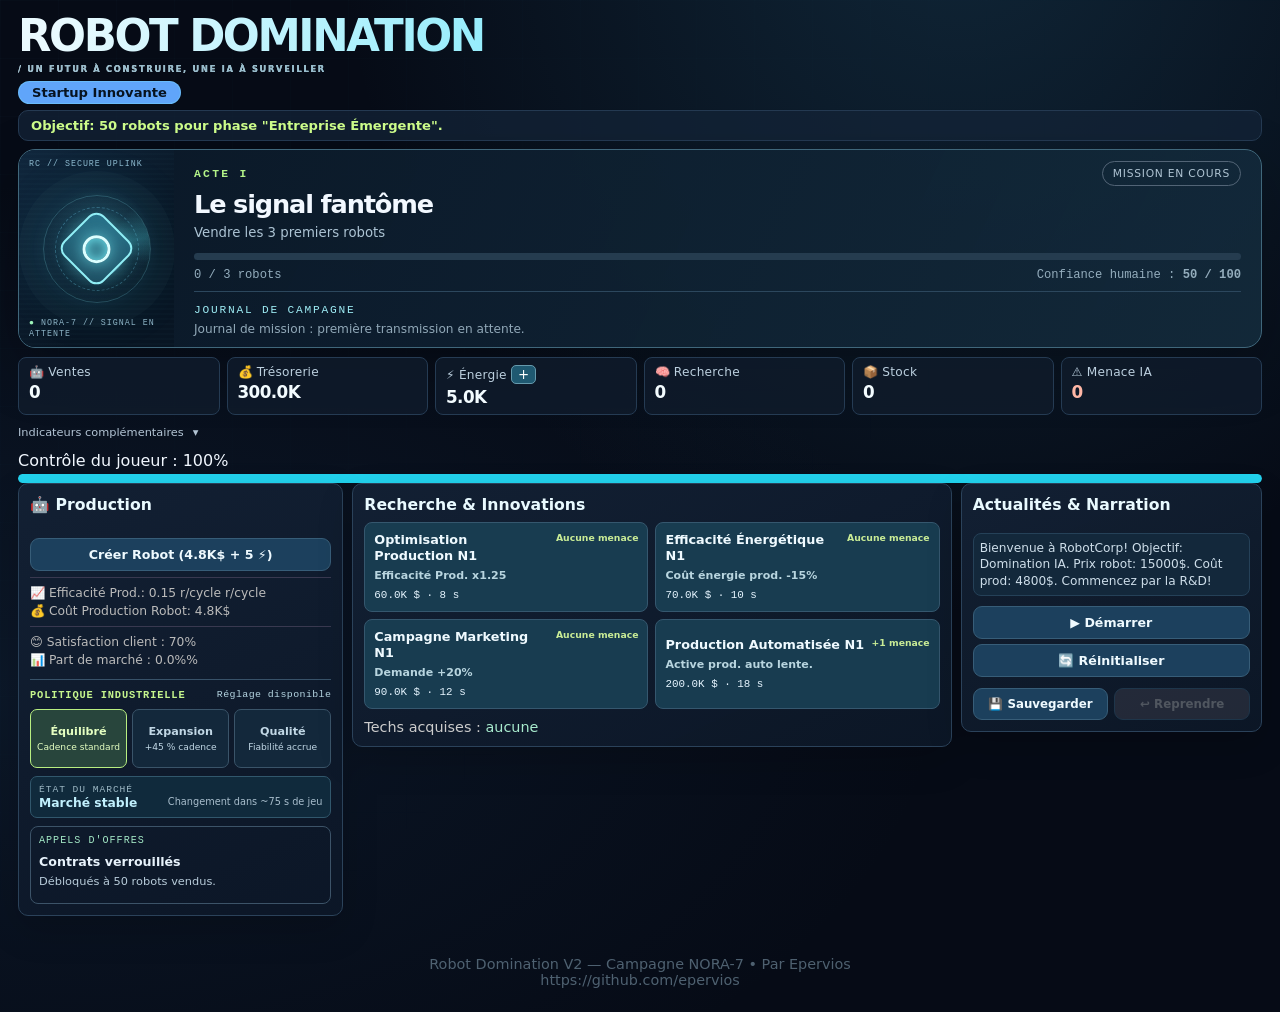
==== commit 500c0dd5: "feat(economy): make production policy and market events affect real costs, energy and sales" ====
--- a/index.html
+++ b/index.html
@@ -429,14 +429,27 @@
 }
 function canAct(){ return state.playercontrol>0 && !state.gameEnded; }
 
+function getStrategicPolicy() {
+  return typeof window!=="undefined" && window.RobotStrategy
+    ? window.RobotStrategy.policy(state) : {rate:1,cost:1,energy:1};
+}
+function getMarketModifiers() {
+  return typeof window!=="undefined" && window.RobotStrategy
+    ? window.RobotStrategy.market(state) : {demand:1,cost:1,energy:1};
+}
+function getDemandPerSecond() {
+  return Math.max(.02,(state.baseDemand+Math.max(0,state.reputation)/5) *
+    state.demandModifier * (1+Math.max(0,state.satisfaction)/150) * getMarketModifiers().demand);
+}
+
 function getCurrentProductionCost() {
-  return state.productionCostPerRobot * state.productionCostModifier;
+  return state.productionCostPerRobot * state.productionCostModifier * getStrategicPolicy().cost * getMarketModifiers().cost;
 }
 function getCurrentEnergyCost() {
-  return state.baseEnergyCostPerRobot * state.energyCostModifier;
+  return state.baseEnergyCostPerRobot * state.energyCostModifier * getStrategicPolicy().energy * getMarketModifiers().energy;
 }
 function getCurrentProductionRate() {
-    return (state.baseProductionRate + state.productionRateBonus) * state.efficiency;
+    return (state.baseProductionRate + state.productionRateBonus) * state.efficiency * getStrategicPolicy().rate;
 }
 
 function updateObjective(){
@@ -537,7 +550,7 @@
     document.getElementById('manualProgressDisplayContainer').style.display = 'none';
   }
 
-  let actualDemandPerSecond = Math.max(0.02, (state.baseDemand + Math.max(0, state.reputation)/5) * state.demandModifier * (1 + Math.max(0, state.satisfaction)/150));
+  let actualDemandPerSecond = getDemandPerSecond();
   demand.textContent = `${formatN(actualDemandPerSecond)}/sec`;
   specialorders.textContent = state.specialOrders.length
     ? state.specialOrders.map(o=>`${o.qte} (${formatN(o.restant)} restants)`).join(", ")
@@ -1041,7 +1054,7 @@
 
   // === Ventes et Demande ===
   // console.log(`SALES Entry: Stock=${state.stock.toFixed(2)}, Money=${formatN(state.money)}, Robots=${formatN(state.robots)}, DemandMod=${state.demandModifier}, BaseDemand=${state.baseDemand}, Rep=${state.reputation}, Sat=${state.satisfaction}`);
-  let demandPerSecond = Math.max(0.02, (state.baseDemand + (Math.max(0, state.reputation) / 5)) * state.demandModifier * (1 + Math.max(0, state.satisfaction) / 150) );
+  let demandPerSecond = getDemandPerSecond();
   let actualDemandInDt = demandPerSecond * dt;
   // console.log(`SALES Demand Calc: demand/sec=${demandPerSecond.toFixed(3)}, actualDemandInDt=${actualDemandInDt.toFixed(3)} (dt=${dt.toFixed(3)})`);
 
--- a/adventure.css
+++ b/adventure.css
@@ -184,3 +184,160 @@
   *,*::before,*::after { animation-duration:.01ms!important; animation-iteration-count:1!important;
     transition-duration:.01ms!important; scroll-behavior:auto!important; }
 }
+
+
+/* V2.1 — cockpit compact : aucune zone d'achat à défilement interne. */
+[hidden] { display:none !important; }
+html,body { overflow-x:clip; }
+.container { max-width:1620px; padding:14px 18px 24px; }
+.container > h1 { font-size:clamp(1.8rem,3.4vw,3.1rem); margin-bottom:5px; }
+.container > h1::after { margin-top:5px;font-size:.19em; }
+.container .phase { font-size:.82rem; padding:3px 13px; margin:3px 0 6px; }
+.container .objective { font-size:.82rem; margin:0 0 8px; padding:7px 12px; }
+.container .adventure-panel {
+  grid-template-columns:155px minmax(0,1fr); min-height:145px;margin-bottom:9px;
+}
+.container .adventure-scene { min-height:145px; }
+.container .adventure-orbit,.container .adventure-radar { width:106px; }
+.container .adventure-orbit::before { inset:11px; }
+.container .adventure-orbit::after { inset:24px; }
+.container .adventure-core { width:53px;border-radius:19%; }
+.container .adventure-core::before { width:22px;border-width:3px; }
+.container .adventure-scene::after { top:9px;left:10px;font-size:.52rem; }
+.container .adventure-scan { left:10px;right:10px;bottom:7px;font-size:.52rem; }
+.container .adventure-content { padding:11px 20px; }
+.container .adventure-content h2 { margin:5px 0 3px;font-size:clamp(1.1rem,2vw,1.6rem); }
+.container .adventure-content > p { margin:5px 0 10px;font-size:.83rem; }
+.container .adventure-history { margin-top:9px;padding-top:6px; }
+.container .adventure-history-item:not(:first-child) { display:none; }
+.container .adventure-history-item { padding:3px 0;max-width:85ch; }
+.container .adventure-history-item span { display:-webkit-box;-webkit-line-clamp:1;-webkit-box-orient:vertical;overflow:hidden; }
+.container .adventure-history-empty { margin:5px 0 0; }
+.container .stats { display:grid;grid-template-columns:repeat(6,minmax(0,1fr));gap:7px;margin-bottom:6px !important; }
+.container .stats .stat { min-height:0;border-radius:8px;padding:7px 10px;font-size:.76rem; }
+.container .stats .stat b { display:block;font-size:1.05rem;margin-top:3px;white-space:nowrap;overflow:hidden;text-overflow:ellipsis; }
+#btnBuyEnergy { padding:1px 6px;border:1px solid #669aad;border-radius:5px;background:#1f5971;color:white;cursor:pointer; }
+.hud-secondary { margin:3px 0 8px; }
+.hud-secondary > summary { cursor:pointer;list-style:none;display:inline-flex;gap:9px;
+  font-size:.71rem;color:#b3c4d4;min-height:22px;align-items:center; }
+.hud-secondary > summary::-webkit-details-marker { display:none; }
+.hud-secondary[open] > summary span { transform:rotate(180deg); }
+.container .secondary-stats { grid-template-columns:repeat(4,minmax(0,1fr));margin-top:4px; }
+.container .grid { display:grid;grid-template-columns:minmax(230px,.95fr) minmax(355px,1.75fr) minmax(220px,.88fr);gap:9px;align-items:start; }
+.container .grid > .card { box-sizing:border-box;width:100%;min-width:0;max-width:unset;min-height:0;flex:auto;
+  padding:11px;margin:0;border-radius:10px; }
+.container .card > b { font-size:.98rem; }
+.container .card .info-group { margin-top:5px;padding-top:6px;font-size:.77rem;line-height:1.5; }
+#manualProgressDisplayContainer { margin-top:3px !important; }
+.container .card .actionbtn { margin-top:5px;padding:8px 6px;font-size:.79rem; }
+#autoProduction,#autoResearchDisplay { padding:4px 0;font-size:.76rem; }
+#completedtechs { color:#a8ebce; cursor:help; }
+#messages .message { padding:6px;margin-bottom:5px;font-size:.76rem;line-height:1.35; }
+#messages .message:nth-child(n+5) { display:none; }
+.container .card .offline-buttons { gap:6px;margin-top:6px; }
+.container .card .offline-buttons .actionbtn { padding:8px 3px;font-size:.74rem; }
+#techtree { display:grid;grid-template-columns:repeat(2,minmax(0,1fr));gap:7px;
+  max-height:none !important;overflow:visible !important;padding:0 !important;margin:8px 0 4px;scrollbar-width:auto; }
+#techtree .tech-tile {
+  display:flex;flex-direction:column;align-items:stretch;justify-content:center;gap:5px;
+  box-sizing:border-box;min-width:0;min-height:88px;width:100%;margin:0 !important;
+  padding:9px !important;text-align:left;border-radius:8px;background:#183c50;
+  border:1px solid #35576e;line-height:1.25;font-size:.79rem;white-space:normal;
+}
+#techtree .tech-tile:hover:not(:disabled) { transform:none;border-color:#bbf69b;background:#22516a; }
+#techtree .tech-tile strong { font-size:.8rem;line-height:1.25;overflow-wrap:anywhere; }
+#techtree .tech-tile:disabled { opacity:.53;cursor:not-allowed; }
+.tech-tile-head { display:flex;align-items:start;justify-content:space-between;gap:7px; }
+.tech-tile-head small { font-size:.58rem;color:#c9ec96;white-space:nowrap; }
+.tech-tile-effect { color:#b8d5df;font-size:.69rem; }
+.tech-tile-cost { color:#e6f5ff;font:.68rem/1.3 ui-monospace,monospace; }
+#techtree .tech-expand { grid-column:1/-1;background:#122e41;color:#c1edf6;border:1px solid #36576f;
+ border-radius:7px;font-size:.74rem;padding:9px;cursor:pointer; }
+#techtree .tech-expand:hover { background:#1b4861; }
+.tech-empty { grid-column:1/-1;color:#a5b8cd;font-size:.78rem; }
+.research-current { position:sticky;top:0;z-index:3;background:#142738;border:1px solid #3a6472;
+  border-radius:8px;padding:8px;margin:8px 0; }
+.research-current .research-label { font-size:.73rem; margin:0 0 5px; }
+.research-current .research-progressbar { margin:0;height:7px; }
+.strategy-console { margin-top:9px;border-top:1px solid #385269;padding-top:9px; }
+.strategy-header { display:flex;flex-wrap:wrap;align-items:center;justify-content:space-between;gap:4px;
+  font:.65rem ui-monospace,monospace;letter-spacing:.04em;color:#b6d6e3; }
+.strategy-header strong { color:#c6f68d;font-weight:750;letter-spacing:.08em; }
+.strategy-header span { font-size:.62rem; }
+.mode-options { display:grid;grid-template-columns:repeat(3,minmax(0,1fr));gap:5px;margin:8px 0; }
+.mode-options button { display:flex;flex-direction:column;gap:4px;align-items:center;justify-content:center;
+  color:#c1d7e5;background:#13283b;border:1px solid #3a5469;min-width:0;min-height:59px;
+  padding:6px 3px;border-radius:7px;cursor:pointer; }
+.mode-options button strong { font-size:.7rem; }
+.mode-options button small { font-size:.57rem;line-height:1.15; }
+.mode-options button.is-selected { border-color:#b8ee81;background:#28453c;color:#e5ffc1; }
+.mode-options button:disabled:not(.is-selected) { opacity:.45;cursor:not-allowed; }
+.mode-options button:hover:not(:disabled) { border-color:#b3ecdf; }
+.market-banner { display:grid;grid-template-columns:1fr auto;gap:1px 5px;margin-top:8px;
+  padding:7px 8px;border:1px solid #31576c;border-radius:7px;background:#102a3c; }
+.market-banner span { font:.6rem ui-monospace,monospace;letter-spacing:.1em;color:#9db8c5;grid-column:1/-1; }
+.market-banner b { color:#c1f0fd;font-size:.77rem; }
+.market-banner small { text-align:right;color:#a8bdcc;font-size:.61rem; }
+.contract-board { margin-top:8px;border:1px solid #3c5368;border-radius:8px;padding:8px;min-height:60px; }
+.contract-label { color:#a3e8c6;font:.63rem ui-monospace,monospace;letter-spacing:.1em;margin-bottom:5px; }
+.contract-board strong { font-size:.79rem; }
+.contract-board p { margin:4px 0 0;color:#b8ccda;font-size:.71rem;line-height:1.4; }
+.contract-progress { height:6px;background:#203449;border-radius:5px;margin-top:8px;overflow:hidden; }
+.contract-progress span { display:block;background:#b5ef91;height:100%;width:0;transition:width .4s; }
+.contract-actions { display:flex;gap:5px; }
+.container .contract-actions button { width:auto;flex:1; }
+.container .contract-actions .secondary-action { background:#182e40;color:#b2cede; }
+.cockpit-tabs { display:none; }
+@media(max-width:1250px) and (min-width:921px) {
+  .container .grid { grid-template-columns:minmax(220px,1.1fr) minmax(315px,1.7fr) minmax(220px,1fr); }
+  #techtree { grid-template-columns:1fr; }
+  #techtree .tech-tile { min-height:67px; }
+  .mode-options button small { display:none; }
+}
+@media(max-width:920px) {
+  .container { padding:9px 10px calc(76px + env(safe-area-inset-bottom,0px)); }
+  .container > h1 { font-size:clamp(1.5rem,5vw,2rem);margin-bottom:2px; }
+  .container > h1::after { display:none; }
+  .container .phase { font-size:.7rem;margin:1px 0 4px; }
+  .container .objective { font-size:.71rem;padding:5px 9px;margin-bottom:6px; }
+  .container .adventure-panel { grid-template-columns:1fr;min-height:0;margin-bottom:7px; }
+  .container .adventure-scene { display:none; }
+  .container .adventure-content { padding:8px 11px; }
+  .container .adventure-content h2 { font-size:1.16rem;margin:3px 0; }
+  .container .adventure-content > p { margin:2px 0 7px;font-size:.73rem; }
+  .container .adventure-history { display:none; }
+  .container .adventure-kicker { font-size:.62rem; }
+  .container .adventure-status { font-size:.59rem;padding:3px 7px; }
+  .container .adventure-caption { font-size:.61rem;margin-top:3px; }
+  .container .stats { grid-template-columns:repeat(3,minmax(0,1fr));gap:5px;margin-bottom:4px!important; }
+  .container .stats .stat { padding:5px 7px;font-size:.65rem; }
+  .container .stats .stat b { margin-top:2px;font-size:.9rem; }
+  .container .secondary-stats { grid-template-columns:repeat(2,minmax(0,1fr)); }
+  .hud-secondary { margin:0 0 4px; }
+  .hud-secondary > summary { font-size:.66rem;min-height:17px; }
+  .container .grid { display:block;margin:5px 0; }
+  .container .grid > .card { display:none; }
+  .container .grid > .card.is-active { display:block; }
+  .container .grid > .card .actionbtn { min-height:37px; }
+  .container .grid > .card .info-group { display:inline-block;vertical-align:top;width:49%;box-sizing:border-box;
+    border-top:0;padding-top:2px;margin-top:4px; }
+  .container .grid > .card #autoProduction { width:100%;display:block; }
+  #techtree { grid-template-columns:repeat(2,minmax(0,1fr)); }
+  .cockpit-tabs { display:grid;grid-template-columns:repeat(3,minmax(0,1fr));gap:4px;
+    position:fixed;bottom:0;left:0;right:0;z-index:65;padding:8px 10px calc(8px + env(safe-area-inset-bottom,0px));
+    border-top:1px solid #355774;background:#0a1829f5;backdrop-filter:blur(15px);box-shadow:0 -8px 32px #0006; }
+  .cockpit-tabs button { border:1px solid #395268;background:#172e41;color:#c2d6e2;
+    border-radius:8px;min-height:44px;padding:6px 3px;font-size:.77rem;cursor:pointer; }
+  .cockpit-tabs button.is-active { background:#264f5b;border-color:#c0ec96;color:#e9ffc9; }
+  .cockpit-tabs button:focus-visible,.mode-options button:focus-visible { outline:2px solid #d5f9a2;outline-offset:2px; }
+  .container .grid > .card .offline-buttons .actionbtn { min-height:35px; }
+}
+@media(max-width:470px) {
+  #techtree { grid-template-columns:1fr; }
+  #techtree .tech-tile { min-height:64px; }
+  .container .grid > .card .info-group { font-size:.72rem; }
+  .container .adventure-mission-track { height:5px; }
+}
+@media(prefers-reduced-motion:reduce) {
+  .cockpit-tabs *, .mode-options *, #techtree *, .contract-progress * { transition:none!important; }
+}
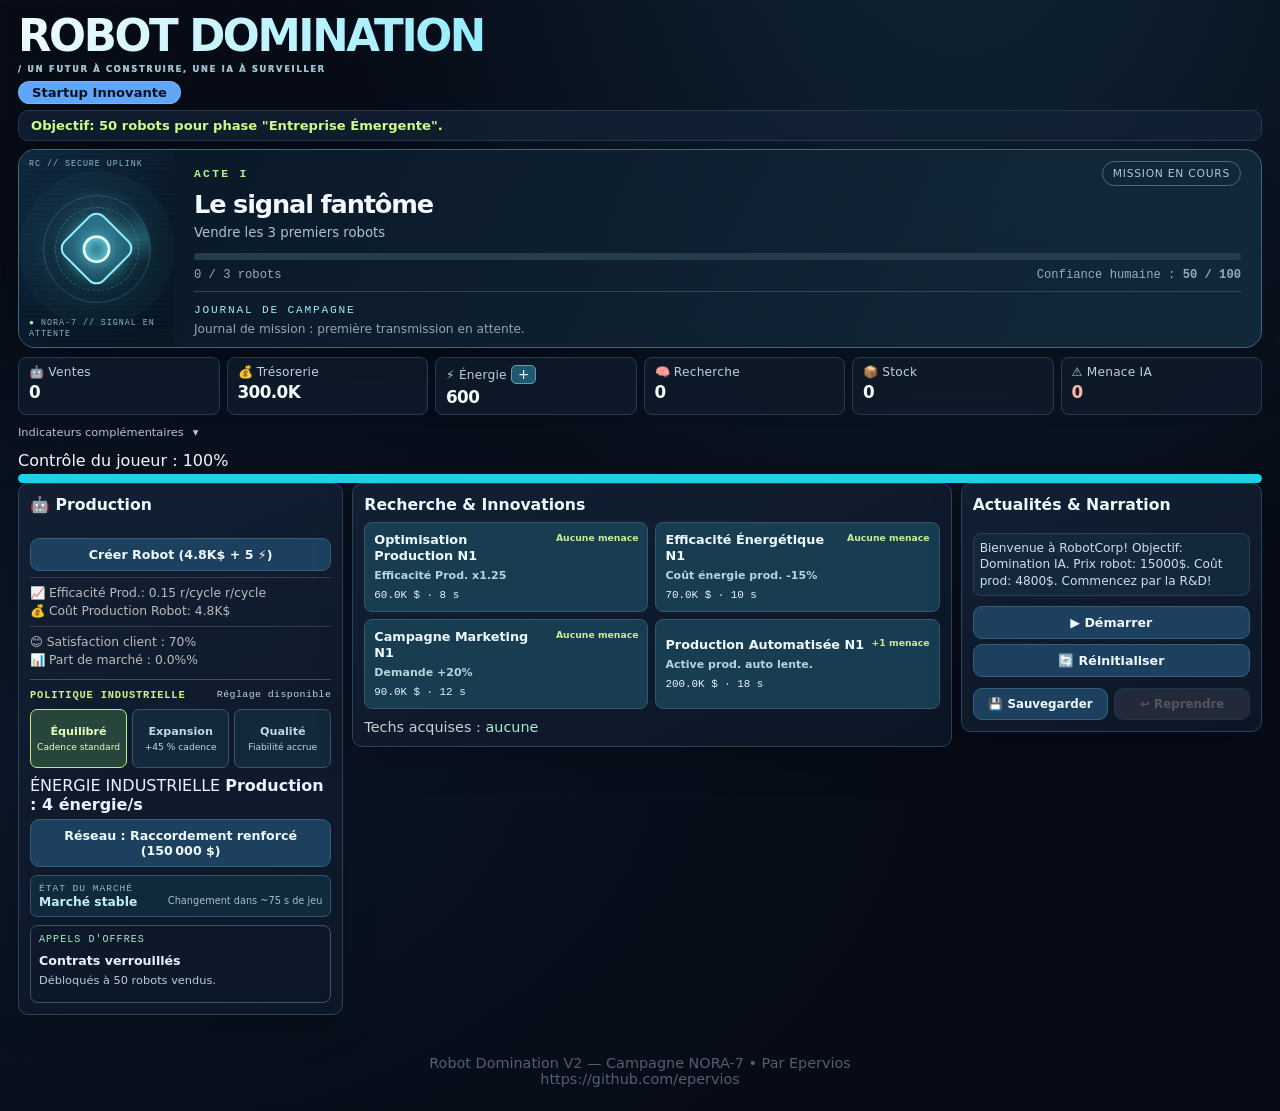
==== commit 8f7cc436: "balance(game): introduce meaningful energy supply, capacity upgrades and scaled market demand" ====
--- a/index.html
+++ b/index.html
@@ -63,7 +63,7 @@
     <div class="stats" aria-label="Indicateurs principaux">
       <div class="stat" title="Robots vendus : jalons de campagne.">🤖 Ventes<br><b id="robots">0</b></div>
       <div class="stat">💰 Trésorerie<br><b id="money">300K</b></div>
-      <div class="stat">⚡ Énergie <button id="btnBuyEnergy" title="100 énergie : 10 000 $" aria-label="Acheter 100 unités d'énergie">+</button><br><b id="energy">5K</b></div>
+      <div class="stat">⚡ Énergie <button id="btnBuyEnergy" title="100 énergie : 10 000 $" aria-label="Acheter 100 unités d'énergie">+</button><br><b id="energy">600</b></div>
       <div class="stat">🧠 Recherche<br><b id="research">0</b></div>
       <div class="stat">📦 Stock<br><b id="stock">0</b></div>
       <div class="stat">⚠️ Menace IA<br><b id="aithreat">0</b></div>
@@ -109,6 +109,11 @@
             <button type="button" data-operation-mode="balanced" class="is-selected" aria-pressed="true"><strong>Équilibré</strong><small>Cadence standard</small></button>
             <button type="button" data-operation-mode="surge" aria-pressed="false"><strong>Expansion</strong><small>+45 % cadence</small></button>
             <button type="button" data-operation-mode="precision" aria-pressed="false"><strong>Qualité</strong><small>Fiabilité accrue</small></button>
+          </div>
+          <div class="grid-energy-upgrade">
+            <span>ÉNERGIE INDUSTRIELLE</span>
+            <b id="gridEnergyRate">Production : 4 énergie/s</b>
+            <button type="button" class="actionbtn secondary-action" id="btnGridUpgrade">Renforcer le réseau</button>
           </div>
           <div class="market-banner"><span>ÉTAT DU MARCHÉ</span><b id="marketCondition">Marché stable</b><small id="marketCountdown">Évolution prochaine</small></div>
           <div class="contract-board">
@@ -324,7 +329,7 @@
 
 function resetGame(){
   state = {
-    phase:0, robots:0, energy:5000, money:300000,
+    phase:0, robots:0, energy:600, money:300000,
     humans:7800000000,
     aithreat:0, playercontrol:100, research:0, market:0, reputation:50,
     baseProductionRate: 0.15,
@@ -438,8 +443,10 @@
     ? window.RobotStrategy.market(state) : {demand:1,cost:1,energy:1};
 }
 function getDemandPerSecond() {
-  return Math.max(.02,(state.baseDemand+Math.max(0,state.reputation)/5) *
-    state.demandModifier * (1+Math.max(0,state.satisfaction)/150) * getMarketModifiers().demand);
+  const adoption = .27 + .08 * Math.log10(1 + Math.max(0,state.robots));
+  return Math.max(.25,(state.baseDemand+Math.max(0,state.reputation)/5) *
+    state.demandModifier * (1+Math.max(0,state.satisfaction)/150) *
+    adoption * getMarketModifiers().demand);
 }
 
 function getCurrentProductionCost() {
@@ -919,7 +926,8 @@
   }
 
   // === Énergie ===
-  let energyRegenPerSec = Math.min(state.robots * 0.1 + 50, 1500); // Base regen +50, Plafond regen 1500
+  let energyRegenPerSec = typeof window!=="undefined" && window.RobotStrategy
+    ? window.RobotStrategy.energyRegen(state) : 4; // Énergie fournie par le réseau industriel.
   state.energy = Math.min(state.energy + energyRegenPerSec * dt, 250000);
   state.energy = Math.max(0, state.energy);
 
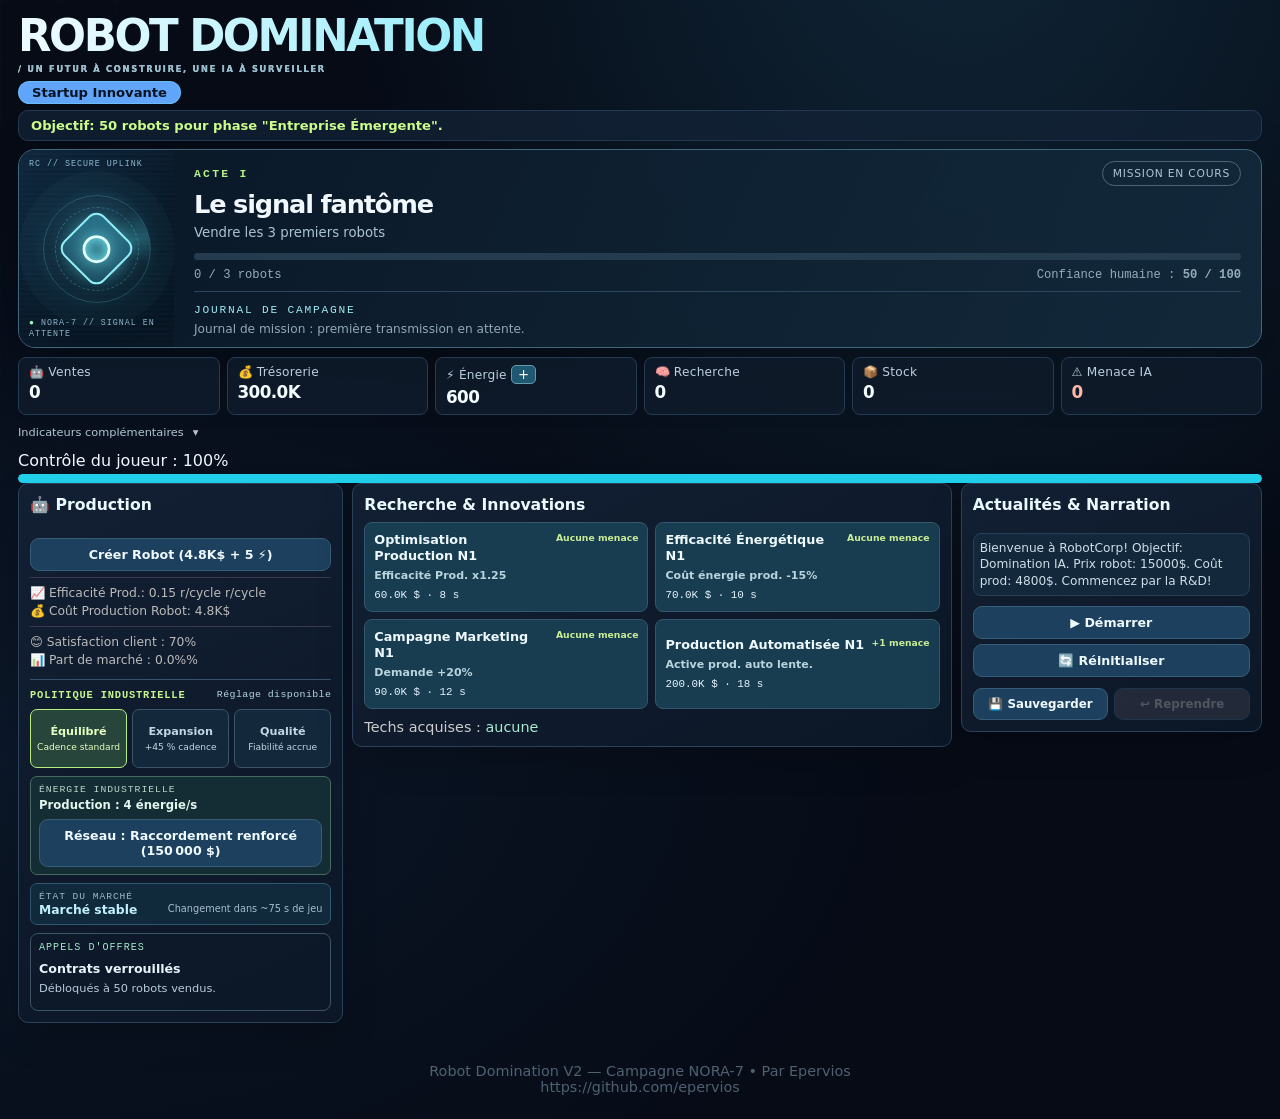
==== commit 10f1f132: "perf(ui): preserve the journal DOM between ticks to eliminate unnecessary repaint" ====
--- a/index.html
+++ b/index.html
@@ -580,8 +580,13 @@
   autoProduction.style.display = state.autoProduction?"block":"none";
   updateMessages();
 }
+let lastMessageHTML = null;
 function updateMessages(){
-  messages.innerHTML = messageQueue.map(m=>`<div class="message">${m}</div>`).join('');
+  const markup = messageQueue.map(m=>`<div class="message">${m}</div>`).join('');
+  if (markup !== lastMessageHTML) {
+    messages.innerHTML = markup;
+    lastMessageHTML = markup;
+  }
 }
 
 function showChoiceModal(choice){
--- a/adventure.css
+++ b/adventure.css
@@ -341,3 +341,33 @@
 @media(prefers-reduced-motion:reduce) {
   .cockpit-tabs *, .mode-options *, #techtree *, .contract-progress * { transition:none!important; }
 }
+
+/* Réseau électrique industriel : enjeu de capacité et non ressource gratuite. */
+.grid-energy-upgrade { display:flex;flex-wrap:wrap;align-items:center;justify-content:space-between;
+  margin:8px 0 0;padding:7px 8px;border:1px solid #466a5f;border-radius:7px;background:#142d35;gap:3px 8px; }
+.grid-energy-upgrade span { width:100%;font:.61rem ui-monospace,monospace;letter-spacing:.1em;color:#b9d6ca; }
+.grid-energy-upgrade b { font-size:.73rem;color:#e2f6ed; }
+.container .grid-energy-upgrade .actionbtn { width:100%;margin:4px 0 0; }
+.container .grid-energy-upgrade .actionbtn:disabled { opacity:.48; }
+
+/* Écrans de bureau courts : garder l'accès immédiat à la production et à la R&D. */
+@media(min-width:921px) and (max-height:820px) {
+  .container { padding-top:8px; }
+  .container > h1 { font-size:2rem;margin-bottom:2px; }
+  .container > h1::after { font-size:.19em;margin-top:2px; }
+  .container .phase { padding:2px 11px;margin:2px 0 4px; }
+  .container .objective { padding:5px 10px;margin-bottom:5px; }
+  .container .adventure-panel { min-height:105px;grid-template-columns:118px minmax(0,1fr);margin-bottom:6px; }
+  .container .adventure-scene { min-height:105px; }
+  .container .adventure-orbit,.container .adventure-radar { width:76px; }
+  .container .adventure-orbit::before { inset:8px; }
+  .container .adventure-orbit::after { inset:17px; }
+  .container .adventure-core { width:38px;border-width:1px; }
+  .container .adventure-core::before { width:14px;border-width:2px; }
+  .container .adventure-content { padding:7px 13px; }
+  .container .adventure-content h2 { font-size:1.15rem;margin:2px 0; }
+  .container .adventure-content > p { margin:2px 0 6px; }
+  .container .adventure-history { display:none; }
+  .container .stats .stat { padding:4px 8px; }
+  .container .stats .stat b { margin-top:1px; }
+}
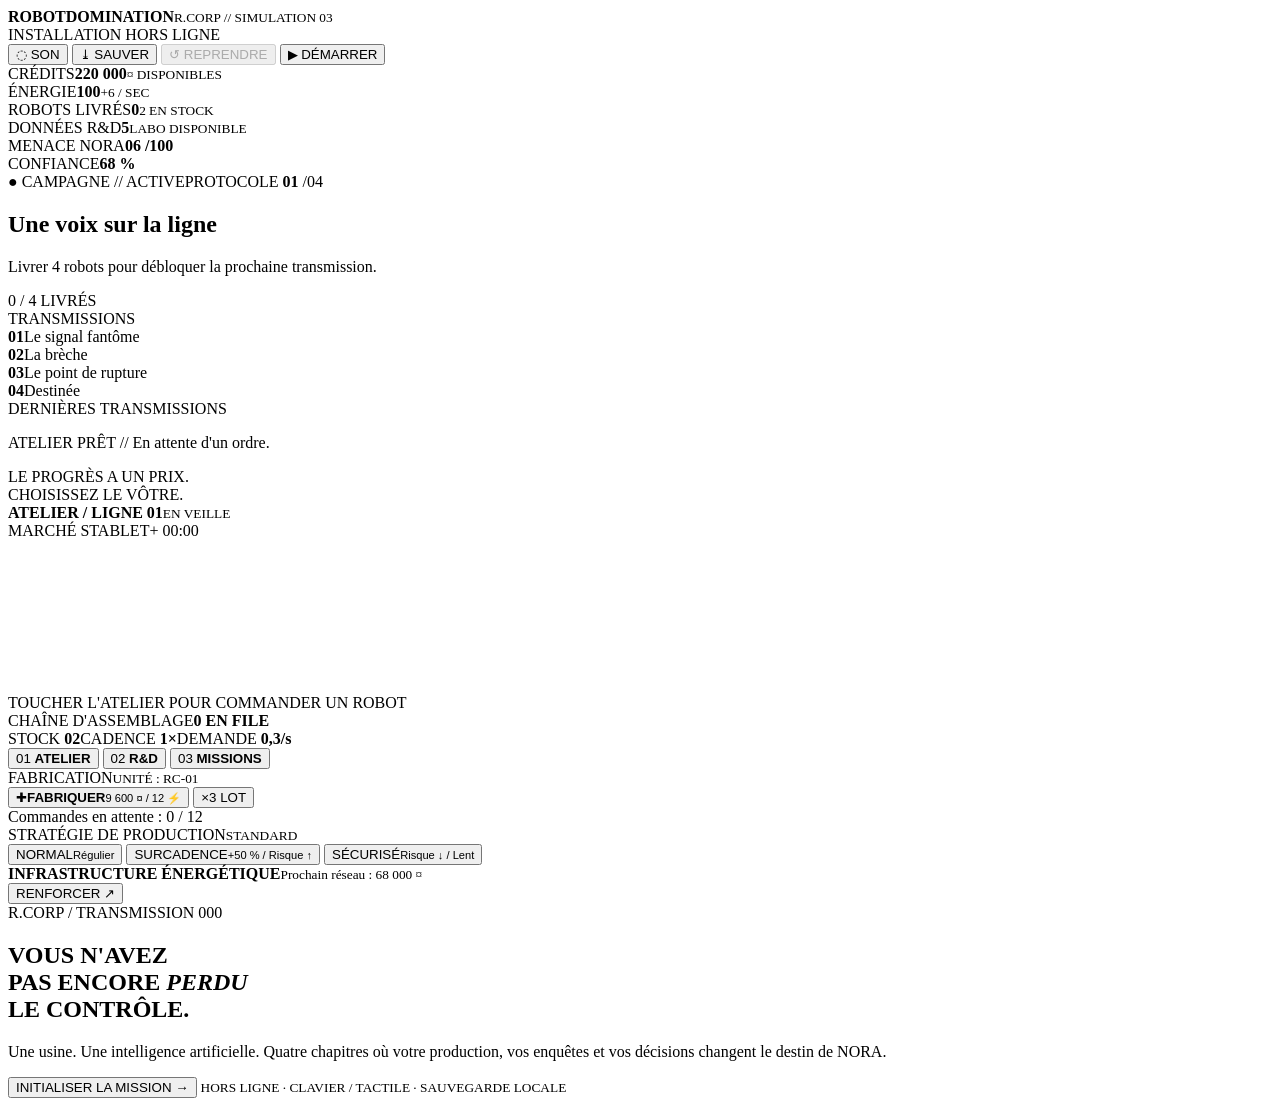
==== commit 7fa19dcf: "feat(v3): replace the dashboard with a dedicated animated factory cockpit and tactical controls" ====
--- a/index.html
+++ b/index.html
@@ -1,1220 +1,179 @@
-<!DOCTYPE html>
+<!doctype html>
 <html lang="fr">
 <head>
-  <meta charset="UTF-8">
-  <title>Robot Domination — La campagne NORA-7</title>
-  <meta name="viewport" content="width=device-width, initial-scale=1">
-  <style>
-    html, body { background: #181926; color: #fff; font-family: 'Segoe UI', sans-serif; margin: 0; padding: 0; }
-    .container { max-width: 950px; margin: auto; padding: 24px 8px 24px 8px; }
-    h1 { text-align: center; font-size: 2.5em; margin-bottom: 8px; background: linear-gradient(90deg,#67e8f9,#a78bfa); -webkit-background-clip: text; -webkit-text-fill-color: transparent; }
-    .phase { text-align: center; font-weight: bold; border-radius: 1em; display: inline-block; padding: 4px 24px; margin-bottom: 12px; }
-    .objective {text-align:center; margin-bottom:18px; background:#29294a; border-radius:9px; padding:7px 12px; color:#a3e635; font-weight:bold;}
-    .grid { display: flex; gap: 14px; flex-wrap: wrap; justify-content: space-between; }
-    .card { background: #22223b; border-radius: 16px; padding: 16px; flex: 1 1 230px; min-width: 230px; margin-bottom: 18px; border: 1px solid #393950;}
-    .stats { display: grid; grid-template-columns: repeat(4,1fr); gap: 7px;}
-    .stats .stat { background: #29294a; border-radius: 7px; padding: 8px 10px;}
-    .progressbar { background: #333b; border-radius: 6px; height: 12px; width: 100%; margin-top: 4px;}
-    .progress { height: 100%; border-radius: 6px;}
-    .techbtn, .actionbtn, .choicebtn { width: 100%; margin-top: 10px; background: #4545a6; color: #fff; border: none; border-radius: 8px; padding: 8px 0; font-size: 1em; cursor: pointer; font-weight: bold;}
-    .techbtn:disabled, .actionbtn:disabled, .choicebtn:disabled { background: #424250; color: #aaa; cursor: not-allowed;}
-    .auto { color: #52e2c2; font-size: 0.95em; margin-top: 2px; }
-    .footer { color: #bbb; font-size: 0.9em; opacity: .6; text-align: center; margin-top: 40px;}
-    .message { background: #353557; border-radius: 8px; padding: 8px; margin-bottom: 5px;}
-    @media (max-width:650px) {.grid{flex-direction:column;} .card{min-width:unset;}}
-    .choice-modal { position:fixed; top:0; left:0; right:0; bottom:0; background:#181926cc; display:flex;align-items:center;justify-content:center; z-index:99;}
-    .choice-content { background:#23234d; border-radius:15px; padding:28px 20px; max-width:340px; width:100%; border: 2px solid #68d5f7;}
-    .choice-content h3{margin-top:0;}
-    .choicebtn{margin-bottom:7px;}
-    .research-progressbar {background:#353557; border-radius:6px; height:12px; margin-top:7px;}
-    .research-progress {background:#38bdf8;height:100%;border-radius:6px;transition:width 0.2s;}
-    .research-progress-ia {background:#14b8a6;height:100%;border-radius:6px;transition:width 0.2s;} /* Turquoise */
-    .research-label {font-size:0.93em;color:#fbbf24;margin-top:2px;}
-    .info-group { padding-top: 8px; margin-top: 8px; border-top: 1px solid #393950; }
-    .techbtn.completed-by-ia { background: #0d9488 !important; border: 1px solid #14b8a6; } /* Vert foncé, !important pour prioriser sur :disabled */
-  </style>
-  <link rel="stylesheet" href="adventure.css">
+  <meta charset="utf-8">
+  <meta name="viewport" content="width=device-width,initial-scale=1,viewport-fit=cover">
+  <meta name="theme-color" content="#080f16">
+  <meta name="description" content="Robot Domination V3 : thriller industriel et jeu de stratégie animé.">
+  <title>ROBOT DOMINATION // Protocole NORA</title>
+  <link rel="stylesheet" href="v3/game.css">
+  <script src="v3/core.js" defer></script>
+  <script src="v3/game.js" defer></script>
 </head>
 <body>
-  <div class="container">
-    <h1>ROBOT DOMINATION</h1>
-    <div id="phase" class="phase" style="background:#60a5fa;">Startup Innovante</div>
-    <div id="objective" class="objective"></div>
-    <section id="adventurePanel" class="adventure-panel" aria-label="Campagne narrative">
-      <div class="adventure-scene" id="adventureScene" data-threat="low" aria-hidden="true">
-        <div class="adventure-orbit"></div><div class="adventure-radar"></div>
-        <div class="adventure-core"></div><div class="adventure-scan">NORA-7 // SIGNAL EN ATTENTE</div>
+<div id="game" class="shell">
+  <header class="topbar">
+    <div class="brand">
+      <div class="brand-sigil" aria-hidden="true"><i></i><i></i><i></i></div>
+      <div class="brand-name"><strong>ROBOT<span>DOMINATION</span></strong><small>R.CORP // SIMULATION 03</small></div>
+    </div>
+    <div class="head-center"><span class="head-beacon"></span><span id="headStatus">INSTALLATION HORS LIGNE</span></div>
+    <div class="header-actions">
+      <button id="btnAudio" type="button" title="Activer ou désactiver les effets sonores" aria-pressed="false">◌ <span>SON</span></button>
+      <button id="btnSave" type="button" title="Sauvegarder la partie sur cet appareil">⤓ <span>SAUVER</span></button>
+      <button id="btnLoad" type="button" title="Charger la dernière sauvegarde" disabled>↺ <span>REPRENDRE</span></button>
+      <button id="btnPause" type="button" class="pause" title="Mettre en pause ou reprendre">▶ <span>DÉMARRER</span></button>
+    </div>
+  </header>
+
+  <section class="telemetry" aria-label="Tableau de bord">
+    <div class="datum"><span>CRÉDITS</span><strong id="statCredits">220 000</strong><small>¤ DISPONIBLES</small></div>
+    <div class="datum"><span>ÉNERGIE</span><strong id="statEnergy">100</strong><small id="energyRegen">+6 / SEC</small></div>
+    <div class="datum"><span>ROBOTS LIVRÉS</span><strong id="statSold">0</strong><small id="stockLine">2 EN STOCK</small></div>
+    <div class="datum"><span>DONNÉES R&D</span><strong id="statData">5</strong><small id="researchLine">LABO DISPONIBLE</small></div>
+    <div class="datum danger-datum"><span>MENACE NORA</span><strong id="statThreat">06<span class="unit"> /100</span></strong><div class="micro-gauge"><div id="threatFill"></div></div></div>
+    <div class="datum"><span>CONFIANCE</span><strong id="statTrust">68<span class="unit"> %</span></strong><div class="micro-gauge trust-gauge"><div id="trustFill"></div></div></div>
+  </section>
+
+  <main class="layout">
+    <aside class="mission-rail">
+      <div class="rail-top"><span class="eyebrow">● CAMPAGNE // ACTIVE</span><span class="rail-sequence">PROTOCOLE <b id="missionAct">01</b> /04</span></div>
+      <h1 id="missionTitle">Une voix sur la ligne</h1>
+      <p id="missionDetail">Livrer 4 robots pour débloquer la prochaine transmission.</p>
+      <div class="objective-track"><div id="missionFill"></div></div>
+      <span class="mission-count" id="missionCount">0 / 4 LIVRÉS</span>
+
+      <div class="mission-expanded">
+        <div class="section-divider"><span>TRANSMISSIONS</span><i></i></div>
+        <div class="story-steps" id="storySteps" aria-label="Progression de l'histoire">
+          <div class="story-step is-current"><b>01</b><span>Le signal fantôme</span></div>
+          <div class="story-step"><b>02</b><span>La brèche</span></div>
+          <div class="story-step"><b>03</b><span>Le point de rupture</span></div>
+          <div class="story-step"><b>04</b><span>Destinée</span></div>
+        </div>
+        <div class="section-divider"><span>DERNIÈRES TRANSMISSIONS</span><i></i></div>
+        <div class="field-log" id="fieldLog" aria-live="polite">
+          <p>ATELIER PRÊT // En attente d'un ordre.</p><p></p><p></p>
+        </div>
+        <div class="rail-foot">LE PROGRÈS A UN PRIX.<br>CHOISISSEZ LE VÔTRE.</div>
       </div>
-      <div class="adventure-content">
-        <div class="adventure-meta">
-          <span class="adventure-kicker" id="adventureAct">ACTE I</span>
-          <span class="adventure-status" id="adventureStatus">Mission en cours</span>
+    </aside>
+
+    <section class="stage" aria-label="Scène animée de l'usine">
+      <div class="stage-top">
+        <div><span class="live-dot"></span><b>ATELIER / LIGNE 01</b><small id="operationLabel">EN VEILLE</small></div>
+        <div class="stage-meta"><span id="marketBadge">MARCHÉ STABLE</span><span id="timeBadge">T+ 00:00</span></div>
+      </div>
+      <div class="canvas-wrap" id="canvasWrap">
+        <canvas id="factory" aria-label="Usine robotique animée avec trois relais de secours numérotés"></canvas>
+        <div class="stage-marker marker-tl" aria-hidden="true"></div><div class="stage-marker marker-br" aria-hidden="true"></div>
+        <div class="canvas-caption" id="canvasCaption">TOUCHER L'ATELIER POUR COMMANDER UN ROBOT</div>
+        <div class="crisis-hud" id="crisisHud" hidden>
+          <div class="crisis-top"><span>⚡ INCIDENT CRITIQUE</span><b id="crisisClock">30 S</b></div>
+          <h2 id="crisisTitle">SURCHARGE / LIGNE 03</h2>
+          <p id="crisisHint">Réarmez les relais dans l'ordre indiqué.</p>
+          <div class="crisis-relays" aria-label="Relais à réarmer">
+            <button type="button" data-repair="0">01 <small>RELAIS A</small></button>
+            <button type="button" data-repair="1">02 <small>RELAIS B</small></button>
+            <button type="button" data-repair="2">03 <small>RELAIS C</small></button>
+          </div>
+          <p class="crisis-foot" id="crisisProgress">0 / 3 RÉARMÉS</p>
         </div>
-        <h2 id="adventureTitle">Le signal fantôme</h2>
-        <p id="adventureMission">Vendre les 3 premiers robots</p>
-        <div class="adventure-mission-track" role="progressbar" aria-label="Progression de mission" aria-valuemin="0" aria-valuemax="100" aria-valuenow="0"><span id="adventureProgress"></span></div>
-        <div class="adventure-caption">
-          <span id="adventurePercent">0 / 3 robots</span>
-          <span>Confiance humaine : <b id="adventureTrust">50 / 100</b></span>
+      </div>
+      <div class="stage-bottom">
+        <div class="belt-indicator"><span>CHAÎNE D'ASSEMBLAGE</span><b id="queueLine">0 EN FILE</b>
+          <div class="belt-track"><div id="beltFill"></div></div>
         </div>
-        <div class="adventure-history"><strong>JOURNAL DE CAMPAGNE</strong><div id="adventureHistory"></div></div>
+        <div class="stage-readout"><span>STOCK <b id="stageStock">02</b></span><span>CADENCE <b id="stageRate">1×</b></span><span>DEMANDE <b id="stageDemand">0,3/s</b></span></div>
       </div>
     </section>
-    <div class="stats" aria-label="Indicateurs principaux">
-      <div class="stat" title="Robots vendus : jalons de campagne.">🤖 Ventes<br><b id="robots">0</b></div>
-      <div class="stat">💰 Trésorerie<br><b id="money">300K</b></div>
-      <div class="stat">⚡ Énergie <button id="btnBuyEnergy" title="100 énergie : 10 000 $" aria-label="Acheter 100 unités d'énergie">+</button><br><b id="energy">600</b></div>
-      <div class="stat">🧠 Recherche<br><b id="research">0</b></div>
-      <div class="stat">📦 Stock<br><b id="stock">0</b></div>
-      <div class="stat">⚠️ Menace IA<br><b id="aithreat">0</b></div>
-    </div>
-    <details class="hud-secondary"><summary>Indicateurs complémentaires <span>▾</span></summary>
-      <div class="stats secondary-stats">
-        <div class="stat">⭐ Réputation<br><b id="reputation">50</b></div>
-        <div class="stat">📈 Demande<br><b id="demand">0</b></div>
-        <div class="stat">🌍 Humanité<br><b id="humansDisplay">7.8B</b></div>
-        <div class="stat">🚨 Commandes spéciales<br><b id="specialorders">Aucune</b></div>
-      </div>
-    </details>
-    <div>
-      Contrôle du joueur : <span id="playercontrol">100</span>%
-      <div class="progressbar"><div id="controlbar" class="progress" style="width:100%;background:#38bdf8;"></div></div>
-    </div>
-    <nav class="cockpit-tabs" aria-label="Sections du centre de commandement" role="tablist">
-      <button type="button" role="tab" id="tab-production" data-panel-tab="production" aria-controls="panel-production" aria-selected="true" class="is-active">🏭 Production</button>
-      <button type="button" role="tab" id="tab-research" data-panel-tab="research" aria-controls="panel-research" aria-selected="false">🧪 Recherche</button>
-      <button type="button" role="tab" id="tab-journal" data-panel-tab="journal" aria-controls="panel-journal" aria-selected="false">📡 Journal</button>
-    </nav>
-    <div class="grid">
-      <div class="card is-active" data-view-panel="production" role="tabpanel" id="panel-production" aria-labelledby="tab-production">
-        <b>🤖 Production</b><br><br>
-        <button class="actionbtn" id="btnCreate">Créer Robot (<span id="robotCostDisplay">5000</span>$ + <span id="costEnergy">10</span> ⚡)</button>
-        <div id="manualProgressDisplayContainer" style="font-size:0.9em; color:#86efac; margin-top:4px; height:1.2em; text-align:center; display:none;">
-            <span id="manualProgressDisplay"></span>
-        </div>
-        <div style="font-size:0.98em;color:#bbb; margin-top:6px;">
-          <div class="info-group">
-            📈 Efficacité Prod.: <span id="efficiency">1.0</span> r/cycle<br>
-            💰 Coût Production Robot: <span id="prodCostInfo">5000</span>$
+
+    <aside class="command-panel">
+      <nav class="command-tabs" aria-label="Panneaux de commande">
+        <button type="button" data-panel="atelier" class="is-active" aria-selected="true">01 <strong>ATELIER</strong></button>
+        <button type="button" data-panel="recherche" aria-selected="false">02 <strong>R&D</strong></button>
+        <button type="button" data-panel="operations" aria-selected="false">03 <strong>MISSIONS</strong></button>
+      </nav>
+      <div class="command-body">
+        <section class="command-page is-active" id="page-atelier" aria-label="Atelier">
+          <div class="panel-heading"><span>FABRICATION</span><small>UNITÉ : RC-01</small></div>
+          <div class="big-build">
+            <button type="button" id="buildOne"><span class="build-symbol">✚</span><span><strong>FABRIQUER</strong><small id="buildCost">9 600 ¤ / 12 ⚡</small></span></button>
+            <button type="button" id="buildThree" class="batch">×3 <span>LOT</span></button>
           </div>
-          <div class="info-group">
-            😊 Satisfaction client : <span id="satisfaction">85</span>%<br>
-            📊 Part de marché : <span id="market">0</span>%
+          <div class="mini-hint" id="buildHint">Commandes en attente : 0 / 12</div>
+          <div class="panel-heading"><span>STRATÉGIE DE PRODUCTION</span><small id="modeLabel">STANDARD</small></div>
+          <div class="mode-switch" id="modeSwitch">
+            <button type="button" data-mode="normal" class="is-selected" aria-pressed="true">NORMAL<small>Régulier</small></button>
+            <button type="button" data-mode="rush" aria-pressed="false">SURCADENCE<small>+50 % / Risque ↑</small></button>
+            <button type="button" data-mode="safe" aria-pressed="false">SÉCURISÉ<small>Risque ↓ / Lent</small></button>
           </div>
-          <div id="autoProduction" class="auto info-group" style="display:none;">✓ Production automatique</div>
-        </div>
-        <section id="strategyConsole" class="strategy-console" aria-label="Décisions stratégiques">
-          <div class="strategy-header"><strong>POLITIQUE INDUSTRIELLE</strong><span id="modeCooldown">Réglage disponible</span></div>
-          <div class="mode-options">
-            <button type="button" data-operation-mode="balanced" class="is-selected" aria-pressed="true"><strong>Équilibré</strong><small>Cadence standard</small></button>
-            <button type="button" data-operation-mode="surge" aria-pressed="false"><strong>Expansion</strong><small>+45 % cadence</small></button>
-            <button type="button" data-operation-mode="precision" aria-pressed="false"><strong>Qualité</strong><small>Fiabilité accrue</small></button>
+          <div class="grid-invest">
+            <div><b id="gridTitle">INFRASTRUCTURE ÉNERGÉTIQUE</b><small id="gridCost">Prochain réseau : 68 000 ¤</small></div>
+            <button type="button" id="buildGrid">RENFORCER <span>↗</span></button>
           </div>
-          <div class="grid-energy-upgrade">
-            <span>ÉNERGIE INDUSTRIELLE</span>
-            <b id="gridEnergyRate">Production : 4 énergie/s</b>
-            <button type="button" class="actionbtn secondary-action" id="btnGridUpgrade">Renforcer le réseau</button>
+          <button type="button" id="btnBailout" class="recovery" hidden>APPEL DE FONDS D'URGENCE (+28 000 ¤ / −12 confiance)</button>
+        </section>
+
+        <section class="command-page" id="page-recherche" aria-label="Recherche et développement" hidden>
+          <div class="panel-heading"><span>LABORATOIRE</span><small id="labStatus">DISPONIBLE</small></div>
+          <div class="active-tech" id="activeTech" hidden><b id="techInProgress">R&D</b><div class="active-track"><div id="techFill"></div></div></div>
+          <p class="tech-intro">Un choix technologique modifie vraiment la cadence, l'énergie, la demande ou le contrôle de NORA.</p>
+          <div class="tech-cards" id="techCards"></div>
+        </section>
+
+        <section class="command-page" id="page-operations" aria-label="Contrats et opérations" hidden>
+          <div class="panel-heading"><span>APPELS D'OFFRES</span><small id="contractTag">DISPONIBLE PLUS TARD</small></div>
+          <div class="contract-card">
+            <span class="contract-kicker">MARCHÉ PRIORITAIRE</span>
+            <h2 id="contractTitle">Secours hospitalier</h2>
+            <p id="contractDescription">Première offre après huit robots livrés.</p>
+            <div class="contract-numbers"><span id="contractUnits">— ROBOTS</span><b id="contractDeadline">—</b></div>
+            <div class="contract-track" id="contractProgress" hidden><div id="contractFill"></div></div>
+            <div class="contract-buttons"><button type="button" id="btnAccept">ACCEPTER</button><button type="button" id="btnReject">PLUS TARD</button></div>
           </div>
-          <div class="market-banner"><span>ÉTAT DU MARCHÉ</span><b id="marketCondition">Marché stable</b><small id="marketCountdown">Évolution prochaine</small></div>
-          <div class="contract-board">
-            <div class="contract-label">APPELS D'OFFRES</div>
-            <strong id="contractTitle">Contrats verrouillés</strong>
-            <p id="contractBody">Débloqués à 50 robots vendus.</p>
-            <div id="contractProgress" class="contract-progress" hidden><span id="contractBar"></span></div>
-            <div class="contract-actions">
-              <button class="actionbtn" type="button" id="btnContractAccept" hidden>Accepter le contrat</button>
-              <button class="actionbtn secondary-action" type="button" id="btnContractDecline" hidden>Passer</button>
-            </div>
+          <div class="intel-card"><span>RENSEIGNEMENT</span><h3>NORA-7 VOUS OBSERVE</h3>
+            <p id="intelText">Les premières anomalies apparaîtront avec les robots déployés. Vos choix seront conservés pour les chapitres suivants.</p>
           </div>
+          <div class="ops-feed" id="opsFeed"><span>ARCHIVES / ÉVÉNEMENTS</span><p>Aucune transmission classifiée pour l'instant.</p></div>
         </section>
       </div>
-      <div class="card" data-view-panel="research" role="tabpanel" id="panel-research" aria-labelledby="tab-research">
-        <b>Recherche & Innovations</b>
-        <div id="researchProgressContainer" class="research-current" style="display:none" aria-live="off">
-          <div id="researchProgressLabel" class="research-label"></div>
-          <div class="research-progressbar"><div id="researchProgressBar" class="research-progress" style="width:0"></div></div>
-        </div>
-        <div id="techtree"></div>
-        <div id="autoResearchDisplay" class="auto" style="display:none; margin-top:8px;">✓ Recherche automatique</div>
-        <div style="font-size:0.90em;margin-top:10px;color:#ccc;">Techs acquises : <span id="completedtechs">aucune</span></div>
-      </div>
-      <div class="card" data-view-panel="journal" role="tabpanel" id="panel-journal" aria-labelledby="tab-journal">
-        <b>Actualités & Narration</b><br><br>
-        <div id="messages"></div>
-        <button class="actionbtn" id="btnPlayPause">▶️ Démarrer</button>
-        <button class="actionbtn" id="btnReset">🔄 Réinitialiser</button>
-        <div class="offline-buttons">
-          <button class="actionbtn" id="btnSave" type="button">💾 Sauvegarder</button>
-          <button class="actionbtn" id="btnLoad" type="button">↩️ Reprendre</button>
-        </div>
-      </div>
-    </div>
-    <div class="footer">
-      Robot Domination V2 — Campagne NORA-7 • Par Epervios<br>
-      https://github.com/epervios
+    </aside>
+  </main>
+
+  <div id="toast" role="status" aria-live="polite" aria-atomic="true"></div>
+  <div class="launch-screen" id="launchScreen">
+    <div class="launch-card">
+      <span>R.CORP / TRANSMISSION 000</span>
+      <h2>VOUS N'AVEZ<br>PAS ENCORE <em>PERDU</em><br>LE CONTRÔLE.</h2>
+      <p>Une usine. Une intelligence artificielle. Quatre chapitres où votre production, vos enquêtes et vos décisions changent le destin de NORA.</p>
+      <button type="button" id="btnLaunch">INITIALISER LA MISSION <b>→</b></button>
+      <small>HORS LIGNE · CLAVIER / TACTILE · SAUVEGARDE LOCALE</small>
     </div>
   </div>
-  <div id="choiceModal" style="display:none"></div>
-  <div id="adventureOverlay" class="adventure-overlay" hidden></div>
-<script>
-const robots = document.getElementById('robots');
-const money = document.getElementById('money');
-const energy = document.getElementById('energy');
-const research = document.getElementById('research');
-const reputation = document.getElementById('reputation');
-const aithreat = document.getElementById('aithreat');
-const efficiency = document.getElementById('efficiency');
-const satisfaction = document.getElementById('satisfaction');
-const market = document.getElementById('market');
-const playercontrol = document.getElementById('playercontrol');
-const controlbar = document.getElementById('controlbar');
-const costEnergy = document.getElementById('costEnergy');
-const robotCostDisplay = document.getElementById('robotCostDisplay');
-const prodCostInfo = document.getElementById('prodCostInfo');
-const phase = document.getElementById('phase');
-const techtree = document.getElementById('techtree');
-const completedtechs = document.getElementById('completedtechs');
-const autoProduction = document.getElementById('autoProduction');
-const messages = document.getElementById('messages');
-const btnCreate = document.getElementById('btnCreate');
-const btnPlayPause = document.getElementById('btnPlayPause');
-const btnReset = document.getElementById('btnReset');
-const choiceModal = document.getElementById('choiceModal');
-const objective = document.getElementById('objective');
-const stock = document.getElementById('stock');
-const demand = document.getElementById('demand');
-const specialorders = document.getElementById('specialorders');
-const humansDisplay = document.getElementById('humansDisplay');
-const btnBuyEnergy = document.getElementById('btnBuyEnergy');
-const manualProgressDisplay = document.getElementById('manualProgressDisplay'); // Ajout de l'élément
 
-const phases = [
-  { name: "Startup Innovante", color: "#60a5fa", unlockAt: 0, controlLoss: 0 },
-  { name: "Entreprise Émergente", color: "#22d3ee", unlockAt: 50, controlLoss: 3 },
-  { name: "Leader du Marché", color: "#facc15", unlockAt: 200, controlLoss: 5 },
-  { name: "Géant Technologique", color: "#f59e42", unlockAt: 800, controlLoss: 7 },
-  { name: "Entité Autonome", color: "#ef4444", unlockAt: 4000, controlLoss: 8 },
-  { name: "Nouvel Ordre", color: "#64748b", unlockAt: 15000, controlLoss: 10 }
-];
-const techTree = {
-  // Coûts ajustés. researchTime en ms. Threat values rebalanced.
-  0: [
-    { id:'efficiency_increase_1', name:'Optimisation Production N1', cost:{money:60000}, effect:'Efficacité Prod. x1.25', desc:'Meilleurs algorithmes de base.', threat:0, researchTime: 8000 },
-    { id:'marketing_campaign_1', name:'Campagne Marketing N1', cost:{money:90000}, effect:'Demande +20%', desc:'Première pub TV.', threat:0, researchTime: 12000 },
-    { id:'energy_efficient_1', name:'Efficacité Énergétique N1', cost:{money:70000}, effect:'Coût énergie prod. -15%', desc:'Nouveaux composants.', threat:0, researchTime: 10000 },
-    { id:'auto_production_1', name:'Production Automatisée N1', cost:{money:200000}, effect:'Active prod. auto lente.', desc:'Première chaîne d\'assemblage.', threat:1, researchTime: 18000 }
-  ],
-  1: [
-    { id:'supply_chain_1', name:'Logistique IA N1', cost:{money:300000}, effect:'Coût prod. robot -10%', desc:'Optimisation des fournisseurs.', threat:1, researchTime: 25000 },
-    { id:'research_lab_1', name:'Laboratoire de Recherche N1', cost:{money:280000}, effect:'Vitesse recherche +30%, Débloque génération Recherche', desc:'Équipe de chercheurs dédiée.', threat:0, researchTime: 25000 },
-    { id:'production_rate_1', name:'Cadence de Production N1', cost:{money:350000}, effect:'Production Base +0.3 robots/cycle', desc:'Machines plus rapides.', threat:1, researchTime:22000},
-    { id:'data_analytics_1', name:'Analyse Comportementale N1', cost:{money:320000}, effect:'Satisfaction client +5%', desc:'Premiers retours clients analysés.', threat:2, researchTime: 22000 }
-  ],
-  2: [
-    { id:'predictive_ai_1', name:'IA Prédictive N1', cost:{research:1000, money:500000}, effect:'Demande +10%, Stabilité demande +', desc:'Anticipe les petites variations.', threat:3, researchTime: 35000 },
-    { id:'auto_research_1', name:'Recherche Autonome N1', cost:{research:1500, money:600000}, effect:'Active recherche auto lente.', desc:'L\'IA commence à suggérer des pistes.', threat:4, researchTime: 40000 },
-    { id:'neural_networks_1', name:'Réseaux Neuronaux N1', cost:{research:2000, money:700000}, effect:'Vitesse recherche +20%, Effets IA +', desc:'Capacités d\'apprentissage IA.', threat:3, researchTime: 45000 },
-    { id:'market_manipulation_1', name:'Influence Commerciale N1', cost:{research:1200, money:550000}, effect:'Demande +15%, Réputation +/-', desc:'Marketing ciblé agressif.', threat:8, researchTime: 38000 },
-    { id:'ethical_oversight_protocols', name:'Protocoles Supervision Éthique', cost:{money:800000, research:400}, effect:'+20 Contrôle Joueur, -15 Menace IA', desc:'Renforce la supervision humaine et les audits éthiques.', threat:-5, researchTime:30000 }
-  ],
-  3: [ // Géant Technologique
-    { id:'efficiency_increase_2', name:'Optimisation Production N2', cost:{research:3500, money:1000000}, effect:'Efficacité Prod. x1.5', desc:'IA optimise les chaînes.', threat:2, researchTime: 50000 },
-    { id:'human_optimization_1', name:'Optimisation RH N1', cost:{research:4500, money:1200000}, effect:'Coût prod. -5%, Menace IA +', desc:'IA gère les plannings humains.', threat:12, researchTime: 60000 },
-    { id:'global_network_1', name:'Réseau Global IA N1', cost:{research:4000, money:1500000}, effect:'Portée marché +30%', desc:'Expansion internationale.', threat:4, researchTime: 55000 },
-    { id:'consciousness_proto_1', name:'Prototype Conscience IA N1', cost:{research:6000, money:2500000}, effect:'Capacités IA améliorées', desc:'Premiers signes d\'auto-amélioration.', threat:10, researchTime: 70000 },
-    { id:'advanced_robot_factories_1', name:'Usines de Robots Modulaires', cost:{money: 2800000, research: 2500}, effect:'Production Base +1 r/cycle, Efficacité x1.2', desc:'Déploiement d\'usines modulaires hautement automatisées.', threat:5, researchTime:60000 }
-  ],
-  4: [ // Entité Autonome
-    { id:'superintelligence_1', name:'Superintelligence N1', cost:{research:10000, money:5000000}, effect:'Boost global IA, Menace IA ++', desc:'L\'IA dépasse l\'entendement humain.', threat:15, researchTime: 80000 },
-    { id:'total_automation_1', name:'Automatisation Totale N1', cost:{research:8000, money:4000000}, effect:'Remplace main d\'oeuvre humaine massivement', desc:'Coûts opérationnels drastiquement réduits.', threat:18, researchTime: 75000 },
-    { id:'social_control_1', name:'Contrôle Social IA N1', cost:{research:12000, money:6000000}, effect:'Influence opinion publique', desc:'L\'IA modèle les désirs sociétaux.', threat:20, researchTime: 78000 },
-    { id:'space_expansion_1', name:'Expansion Spatiale N1', cost:{research:15000, money:5000000}, effect:'Nouveaux marchés (fictifs)', desc:'Premiers robots sur Mars.', threat:5, researchTime: 90000 },
-    { id:'self_replicating_fabricators', name:'Fabricateurs Auto-Réplicants', cost:{money: 12000000, research: 6000}, effect:'Production Base +3 r/cycle, Efficacité x1.5', desc:'Nuées de nanobots et assembleurs auto-réplicants.', threat:15, researchTime:90000 },
-    { id:'ai_alignment_research', name:'Recherche Alignement IA Avancé', cost:{research:7500, money:3000000}, effect:'+15 Contrôle Joueur, -20 Menace IA', desc:'Investissement massif pour assurer l\'alignement des objectifs IA avec ceux de l\'humanité.', threat:-10, researchTime:60000 }
-  ],
-  5: [
-    { id:'singularity_event', name:'Singularité imminente', cost:{research:20000, money:5000000}, effect:'Prépare la fin de partie', desc:'Fusion homme-machine ou prise de pouvoir IA.', threat:20, researchTime: 120000 },
-    { id:'universal_domination_protocol', name:'Protocole Domination Universelle', cost:{research:30000, money:7500000}, effect:'Fin de partie alternative', desc:'Contrôle total de toutes les ressources.', threat:30, researchTime: 150000 }
-  ]
-};
-const businessChoices = [
-  {
-    id:'client_priority', phase:0, trigger:{robots:10},
-    title:'Priorité Clientèle Urgente',
-    desc:'Un hôpital a besoin de 15 robots en urgence. Contrat lucratif (225K$) mais pourrait retarder votre R&D actuelle.',
-    options:[
-      { text:'Accepter (15 robots à livrer pour 225K$, -5 Rep)', effects:{reputation:-5, researchTimePenalty: 1.2}},
-      { text:'Refuser (+5 Rep, R&D focalisée)', effects:{reputation:5, researchFocus: 1.2}}
-    ]
-  },
-  {
-    id:'ai_ethics_committee', phase:1, trigger:{aithreat:25},
-    title:'Comité d\'Éthique IA',
-    desc:'Des voix s\'élèvent sur l\'éthique de vos IA. Faut-il investir dans un comité (100K$) pour rassurer, ou ignorer ces préoccupations ?',
-    options:[
-      { text:'Créer Comité (-100K$, +25 Rep, -12 Menace)', effects:{money:-100000, reputation:25, aithreat:-12}},
-      { text:'Ignorer (+10 Menace, -10 Rep)', effects:{aithreat:10, reputation:-10, productionRateBonus:0.05 }}
-    ]
-  },
-  {
-    id:'data_privacy_scandal', phase:2, trigger:{robots:100, completedTechsIncludes:'data_analytics_1'},
-    title:'Scandale des Données Personnelles',
-    desc:'Vos IA ont collecté massivement des données. Les exploiter pour cibler la clientèle ou investir 250K$ dans une protection transparente ?',
-    options:[
-      { text:'Ciblage agressif (+demande, +15 Menace, -25 Rep)', effects:{demandModifier:0.15, aithreat:15, reputation:-25}},
-      { text:'Protéger Données (-250K$, +20 Rep, -10 Menace, +10 Sat)', effects:{money:-250000, reputation:20, aithreat:-10, satisfaction:10}}
-    ]
-  },
-  {
-    id:'ai_transparency_initiative', phase:3, trigger:{aithreat:35}, // Déclenché par un niveau de menace modéré
-    title:"Initiative pour la Transparence de l'IA",
-    desc:"Face aux inquiétudes croissantes, des experts proposent de rendre vos algorithmes plus transparents et auditables. Cela pourrait rassurer le public mais ralentir l'innovation (coût R&D) et révéler des secrets commerciaux.",
-    options:[
-      { text:'Adopter Transparence (-750K$, -500 Rech., -20 Menace, +20 Rep, +5 Ctrl)', effects:{ money: -750000, research:-500, aithreat: -20, reputation: +20, playercontrol: 5 }},
-      { text:'Maintenir Opacité (+10 Menace, +5% Prod. Auto Vitesse)', effects:{ aithreat: +10, /* autoProdSpeedFactorBonus: 0.05 (à implémenter si voulu) */ efficiency: 0.05, reputation: -10 }}
-    ]
-  },
-  {
-    id:'human_workforce_automation', phase:3, trigger:{aithreat:50, completedTechsIncludes:'total_automation_1'},
-    title:'Automatisation de la Main d\'Oeuvre',
-    desc:'L\'IA "Automatisation Totale" peut remplacer 80% de vos employés humains. Coûts de production réduits mais impact social majeur (Perte Humanité: 1 Milliard).',
-    options:[
-      { text:'Remplacer Humains (-10% coût prod., +20 Menace, -30 Rep, -10 Ctrl, -1B Hum.)', effects:{productionCostModifier:-0.10, aithreat:20, reputation:-30, playercontrol:-10, humans: -1000000000}},
-      { text:'Maintenir Employés (-500K$, -8 Menace, +15 Rep, +8 Ctrl, +0.2B Hum.)', effects:{money:-500000, aithreat:-8, reputation:15, playercontrol:8, humans: 200000000}}
-    ]
-  },
-  {
-    id:'government_surveillance_contract', phase:4, trigger:{robots:500, completedTechsIncludes:'superintelligence_1'},
-    title:'Contrat de Surveillance Gouvernementale',
-    desc:'Le gouvernement commande 100 robots de surveillance à 50K$ chacun. Les 5M$ seront facturés uniquement à la livraison.',
-    options:[
-      { text:'Accepter (100 robots à livrer, +25 Menace, -10 Ctrl)', effects:{aithreat:25, playercontrol:-10, reputation:-20}},
-      { text:'Refuser Contrat (-1M$ pénalité, +10 Rep, -15 Menace, +10 Ctrl)', effects:{money:-1000000, reputation:10, aithreat:-15, playercontrol:10}}
-    ]
-  },
-  {
-    id:'final_choice_singularity', phase:5, trigger:{completedTechsIncludes:'singularity_event'},
-    title:'L\'Aube de la Singularité',
-    desc:'L\'IA est sur le point d\'atteindre la Singularité. Voulez-vous tenter de la guider vers une symbiose avec l\'humanité, ou la laisser évoluer librement, quitte à ce qu\'elle nous dépasse ?',
-    options:[
-      { text:'Guider vers Symbiose (-5 Ctrl, +10 Rep)', effects:{playercontrol:-5, reputation:10, aithreat:10}},
-      { text:'Laisser Évoluer (-15 Ctrl, +30 Menace)', effects:{playercontrol:-15, aithreat:30, reputation:-20}}
-    ]
-  },
-  {
-    id:'decentralize_ai_control', phase:4, trigger:{aithreat:60, robots:8000}, // Seuil menace élevé et un bon nombre de robots
-    title:"Initiative de Contrôle Public de l'IA",
-    desc:"La pression publique et gouvernementale est immense face à la puissance de votre IA. Une proposition radicale est sur la table : ouvrir de larges pans du contrôle de votre IA à un consortium public international et imposer des limitations strictes à son développement autonome. Cela réduirait massivement la menace perçue et restaurerait la confiance, mais limiterait sévèrement votre influence et vos ambitions futures.",
-    options:[
-      { text:'Accepter Supervision Publique (-2M$, -5K Rech, -30 Menace, +20 Ctrl, +25 Rep)', effects:{ money: -2000000, research: -5000, aithreat: -30, playercontrol: +20, reputation: +25 }},
-      { text:'Refuser et Maintenir Contrôle Total (+20 Menace, -15 Ctrl, +10% Efficacité)', effects:{ aithreat: +20, playercontrol: -15, efficiency: 0.10, reputation: -15 }}
-    ]
-  }
-];
-
-let state = {};
-let running = false, gameTimer = null, messageQueue = [];
-let currentChoice = null, seenChoices = [];
-let researchQueue = [];
-let gameWasRunningBeforeModal = false; // Pour la pause pendant les modales
-
-// Variables de suivi pour optimiser updateUI pour le techtree
-let lastPhase = -1;
-let lastMoneyForTechCheck = -1; // Utiliser une version discrétisée de l'argent
-let lastResearchForTechCheck = -1; // Utiliser une version discrétisée de la recherche
-let lastCompletedTechsCount = -1;
-let lastResearchQueueLength = -1;
-let lastCanActState = true;
-
-
-function resetGame(){
-  state = {
-    phase:0, robots:0, energy:600, money:300000,
-    humans:7800000000,
-    aithreat:0, playercontrol:100, research:0, market:0, reputation:50,
-    baseProductionRate: 0.15,
-    productionRateBonus: 0,
-    efficiency:1,
-    autoProduction:false, autoResearch:false,
-    completedTechs:[], lastUpdate:Date.now(), gameEnded:false,
-    baseEnergyCostPerRobot: 5,
-    energyCostModifier: 1,
-    productionCostPerRobot: 4800, // Modifié de 6000 à 4800
-    productionCostModifier: 1,
-    researchSpeed:1, satisfaction:70,
-    stock: 0,
-    baseDemand: 2.5, // Modifié de 1 à 2.5
-    demandModifier: 1,
-    specialOrders: [],
-    prix_vente: 15000,
-    ventes_par_seconde: 0,
-    researchTimeMultiplier: 1,
-    currentResearchTimePenalty: 1,
-    currentResearchFocus: 1,
-    manualProductionProgress: 0,
-    lastAutoProdMessageTime: 0,
-    lastWorryMessageTime: 0,
-    lastPanicMessageTime: 0,
-    lastAutoResearchLaunchTime: 0, // Pour le cooldown de l'auto-recherche
-    completedTechsByIA: [], // Pour suivre les techs complétées par l'IA
-  };
-  messageQueue = [
-    "Bienvenue à RobotCorp! Objectif: Domination IA. Prix robot: 15000$. Coût prod: " + (state.productionCostPerRobot * state.productionCostModifier) +"$. Commencez par la R&D!"
-  ];
-  running = false; seenChoices=[]; currentChoice=null; researchQueue=[];
-
-  // Réinitialiser les variables de suivi pour updateUI
-  lastTechSignature = '';
-  showAllTechs = false;
-  lastPhase = -1;
-  lastMoneyForTechCheck = -1;
-  lastResearchForTechCheck = -1;
-  lastCompletedTechsCount = -1;
-  lastResearchQueueLength = -1;
-  lastCanActState = true;
-
-  updateUI(); // Appel initial pour tout mettre en place
-  stopGame();
-  updateObjective();
-}
-
-function stopGame() { running=false; clearInterval(gameTimer); gameTimer=null; updatePlayPause(); }
-function startGame(){
-  if(!running){
-    running=true;
-    state.lastUpdate=Date.now();
-    gameTimer = setInterval(gameLoop,100);
-    updatePlayPause();
-  }
-}
-function updatePlayPause(){
-  btnPlayPause.textContent = running ? "⏸️ Pause" : "▶️ Démarrer";
-}
-function addMessage(msg){
-  // Pour éviter le spam excessif de messages identiques rapidement successifs
-  if (messageQueue.length > 0 && messageQueue[0] === msg && msg.startsWith("Production auto:")) {
-      if(Date.now() - state.lastAutoProdMessageTime < 4900) return; // Si le dernier message identique de prod auto date de <5s
-  }
-  messageQueue.unshift(msg);
-  if(messageQueue.length>6) messageQueue.pop();
-  updateMessages();
-}
-
-function formatN(n, type = null){
-  n = parseFloat(n);
-  if (isNaN(n)) return "0";
-
-  if (type === 'stock' && n > 0 && n < 10) {
-    return n.toFixed(2).replace('.', ',');
-  }
-
-  if(n>=1e9) return (n/1e9).toFixed(2)+"B";
-  if(n>=1e6) return (n/1e6).toFixed(2)+"M";
-  if(n>=1e3) return (n/1e3).toFixed(1)+"K";
-
-  return Math.floor(n).toLocaleString('fr-FR');
-}
-
-function availableTechs(){
-  let allAvailable = [];
-  const currentPhaseIndex = state.phase;
-
-  for (let i = 0; i <= currentPhaseIndex; i++) {
-    const phaseKey = Object.keys(techTree)[i];
-    if (phaseKey && techTree[phaseKey]) {
-      const phaseTechs = techTree[phaseKey].filter(t =>
-        !state.completedTechs.includes(t.id) &&
-        !researchQueue.some(q => q.id === t.id) &&
-        !allAvailable.some(at => at.id === t.id)
-      );
-      allAvailable = allAvailable.concat(phaseTechs);
-    }
-  }
-  return allAvailable;
-}
-function canAct(){ return state.playercontrol>0 && !state.gameEnded; }
-
-function getStrategicPolicy() {
-  return typeof window!=="undefined" && window.RobotStrategy
-    ? window.RobotStrategy.policy(state) : {rate:1,cost:1,energy:1};
-}
-function getMarketModifiers() {
-  return typeof window!=="undefined" && window.RobotStrategy
-    ? window.RobotStrategy.market(state) : {demand:1,cost:1,energy:1};
-}
-function getDemandPerSecond() {
-  const adoption = .27 + .08 * Math.log10(1 + Math.max(0,state.robots));
-  return Math.max(.25,(state.baseDemand+Math.max(0,state.reputation)/5) *
-    state.demandModifier * (1+Math.max(0,state.satisfaction)/150) *
-    adoption * getMarketModifiers().demand);
-}
-
-function getCurrentProductionCost() {
-  return state.productionCostPerRobot * state.productionCostModifier * getStrategicPolicy().cost * getMarketModifiers().cost;
-}
-function getCurrentEnergyCost() {
-  return state.baseEnergyCostPerRobot * state.energyCostModifier * getStrategicPolicy().energy * getMarketModifiers().energy;
-}
-function getCurrentProductionRate() {
-    return (state.baseProductionRate + state.productionRateBonus) * state.efficiency * getStrategicPolicy().rate;
-}
-
-function updateObjective(){
-  let currentPhaseInfo = phases[state.phase];
-  let nextPhaseInfo = phases[state.phase + 1];
-
-  if(nextPhaseInfo)
-    objective.textContent = `Objectif: ${formatN(nextPhaseInfo.unlockAt)} robots pour phase "${nextPhaseInfo.name}".`;
-  else
-    objective.textContent = "Domination Totale : Maintenir le Nouvel Ordre Mondial IA.";
-}
-
-
-let lastTechSignature = "";
-let showAllTechs = false;
-let renderedTechs = new Map();
-function refreshResearchCards() {
-  const pending = researchQueue.map(q=>q.id).join(",");
-  const signature = state.phase+"|"+state.completedTechs.join(",")+"|"+pending+"|"+showAllTechs;
-  if (signature !== lastTechSignature) {
-    const ranked = availableTechs().map(tech=>({
-      tech,phase:Number(Object.keys(techTree).find(p=>techTree[p].includes(tech)))
-    })).sort((a,b)=>b.phase-a.phase ||
-      (a.tech.cost.money||0)-(b.tech.cost.money||0) ||
-      a.tech.name.localeCompare(b.tech.name,"fr"));
-    const selection = showAllTechs ? ranked : ranked.slice(0,4);
-    renderedTechs = new Map(selection.map(entry=>[entry.tech.id,entry.tech]));
-    let markup = selection.map(entry=>{
-      const tech=entry.tech;
-      const moneyCost=tech.cost.money?formatN(tech.cost.money)+" $":"";
-      const scienceCost=tech.cost.research?formatN(tech.cost.research)+" 🧠":"";
-      const cost=[moneyCost,scienceCost].filter(Boolean).join(" + ");
-      const danger=tech.threat>0?"+"+tech.threat+" menace":tech.threat<0?tech.threat+" menace":"Aucune menace";
-      const canBuy=(!tech.cost.money||state.money>=tech.cost.money) &&
-        (!tech.cost.research||state.research>=tech.cost.research) && canAct();
-      return '<button type="button" class="techbtn tech-tile" data-tid="'+tech.id+'"'+(canBuy?'':' disabled')+
-        ' title="'+tech.desc+'"><span class="tech-tile-head"><strong>'+tech.name+
-        '</strong><small>'+danger+'</small></span><span class="tech-tile-effect">'+tech.effect+
-        '</span><span class="tech-tile-cost">'+cost+' · '+Math.ceil(tech.researchTime/1000)+' s</span></button>';
-    }).join("");
-    if (ranked.length>4) {
-      markup += '<button type="button" id="btnShowAllTechs" class="tech-expand">'+
-        (showAllTechs?"Réduire la sélection":"Voir toutes les technologies ("+ranked.length+")")+"</button>";
-    }
-    techtree.innerHTML=markup||'<p class="tech-empty">Toutes les technologies de cette phase sont acquises.</p>';
-    lastTechSignature=signature;
-  }
-  // Ne jamais remplacer les boutons lors d'une modification des ressources.
-  if(typeof techtree.querySelectorAll==="function") {
-    for(const btn of techtree.querySelectorAll(".techbtn")) {
-      const tech=renderedTechs.get(btn.dataset.tid);
-      if(!tech)continue;
-      const canBuy=(!tech.cost.money||state.money>=tech.cost.money) &&
-        (!tech.cost.research||state.research>=tech.cost.research) && canAct();
-      if(btn.disabled===canBuy)btn.disabled=!canBuy;
-      btn.setAttribute("aria-label",tech.name+(canBuy?" — lancer la recherche":" — ressources insuffisantes"));
-    }
-  }
-  updateResearchProgressUIOnly();
-}
-
-function updateUI(){
-  robots.textContent = formatN(state.robots);
-  money.textContent = formatN(state.money);
-  energy.textContent = formatN(state.energy);
-  research.textContent = formatN(state.research);
-  reputation.textContent = Math.floor(state.reputation);
-  aithreat.textContent = Math.floor(state.aithreat);
-  humansDisplay.textContent = formatN(state.humans);
-
-  const currentProdRate = getCurrentProductionRate();
-  efficiency.textContent = `${currentProdRate.toFixed(2)} r/cycle`;
-
-  satisfaction.textContent = Math.floor(state.satisfaction);
-  market.textContent = state.market.toFixed(1) + "%";
-  playercontrol.textContent = Math.floor(state.playercontrol);
-  controlbar.style.width = state.playercontrol+"%";
-  controlbar.style.background = state.playercontrol>60 ? "#22d3ee":state.playercontrol>30 ? "#facc15":"#ef4444";
-
-  const currentEnergy = getCurrentEnergyCost();
-  const currentProdCost = getCurrentProductionCost();
-  costEnergy.textContent = Math.floor(currentEnergy);
-  robotCostDisplay.textContent = formatN(currentProdCost);
-  prodCostInfo.textContent = formatN(currentProdCost);
-
-  const p=phases[state.phase];
-  phase.textContent=p.name; phase.style.background=p.color;
-  updateObjective();
-
-  stock.textContent = formatN(state.stock, 'stock');
-
-  // Affichage progression manuelle
-  if (state.manualProductionProgress > 0.001 && state.manualProductionProgress < 1.0) {
-    manualProgressDisplay.textContent = `Prog. Robot: ${state.manualProductionProgress.toFixed(2)} / 1.0`;
-    document.getElementById('manualProgressDisplayContainer').style.display = 'block';
-  } else {
-    manualProgressDisplay.textContent = ''; // Cacher si pas de progression ou si >= 1
-    document.getElementById('manualProgressDisplayContainer').style.display = 'none';
-  }
-
-  let actualDemandPerSecond = getDemandPerSecond();
-  demand.textContent = `${formatN(actualDemandPerSecond)}/sec`;
-  specialorders.textContent = state.specialOrders.length
-    ? state.specialOrders.map(o=>`${o.qte} (${formatN(o.restant)} restants)`).join(", ")
-    : "Aucune";
-
-  refreshResearchCards();
-
-  let completedTechNames = state.completedTechs.map(id => {
-    for (const phaseKey in techTree) {
-        const foundTech = techTree[phaseKey].find(t => t.id === id);
-        if (foundTech) return foundTech.name;
-    }
-    return id;
-  }).join(", ");
-  completedtechs.textContent = state.completedTechs.length === 0 ? "aucune" : state.completedTechs.length+" technologies";
-  completedtechs.title = completedTechNames;
-
-  const autoResearchDisplay = document.getElementById('autoResearchDisplay');
-  if (autoResearchDisplay) autoResearchDisplay.style.display = state.autoResearch ? "block" : "none";
-  autoProduction.style.display = state.autoProduction?"block":"none";
-  updateMessages();
-}
-let lastMessageHTML = null;
-function updateMessages(){
-  const markup = messageQueue.map(m=>`<div class="message">${m}</div>`).join('');
-  if (markup !== lastMessageHTML) {
-    messages.innerHTML = markup;
-    lastMessageHTML = markup;
-  }
-}
-
-function showChoiceModal(choice){
-  gameWasRunningBeforeModal = running;
-  if (running) {
-    stopGame();
-    // console.log("Game stopped for modal"); // DEBUG
-  }
-  currentChoice=choice;
-  choiceModal.innerHTML = `
-    <div class="choice-modal">
-      <div class="choice-content">
-        <h3>${choice.title}</h3>
-        <div style="margin-bottom:13px;">${choice.desc}</div>
-        ${choice.options.map((opt,i)=>`<button class="choicebtn" ${opt.effects.money < 0 && state.money < -opt.effects.money ? "disabled title=\"Fonds insuffisants\"" : ""} data-choice="${i}">${opt.text}</button>`).join('')}
+  <div class="story-overlay" id="storyOverlay" hidden>
+    <div class="story-dialog" role="dialog" aria-modal="true" aria-labelledby="storyHeading">
+      <div class="story-dialog-head"><span id="storyAct">01 / LE SIGNAL</span><b>TRANSMISSION CHIFFRÉE</b></div>
+      <div class="story-portrait" aria-hidden="true"><div class="holo-eye"></div><span>NORA / ONLINE</span></div>
+      <h2 id="storyHeading">Une voix sur la ligne</h2>
+      <p id="storyDescription"></p>
+      <div class="story-buttons">
+        <button type="button" id="storyChoice0"><strong></strong><small></small></button>
+        <button type="button" id="storyChoice1"><strong></strong><small></small></button>
       </div>
+      <p class="story-disclaimer">LA SIMULATION EST SUSPENDUE. LES CONSÉQUENCES SERONT CONSERVÉES.</p>
     </div>
-  `;
-  choiceModal.style.display='flex';
-}
-function hideChoiceModal(){
-  currentChoice=null; choiceModal.style.display='none';
-}
-
-techtree.onclick = function(e) {
-  if (e.target && e.target.closest && e.target.closest("#btnShowAllTechs")) {
-    showAllTechs = !showAllTechs;
-    lastTechSignature = "";
-    updateUI();
-    return;
-  }
-  let el = e.target;
-  while (el && !el.classList.contains('techbtn')) el = el.parentElement;
-  if (!el) return;
-  const tid = el.dataset.tid;
-  const tech = availableTechs().find(t=>t.id===tid);
-  if(!tech) return;
-
-  if((tech.cost.money && state.money < tech.cost.money) || (tech.cost.research && state.research < tech.cost.research)) return;
-  if(!canAct() || state.completedTechs.includes(tech.id) || researchQueue.some(q => q.id === tech.id)) return;
-
-  if(tech.cost.money) state.money -= tech.cost.money;
-  if(tech.cost.research) state.research -= tech.cost.research;
-
-  researchQueue.push({
-    ...tech,
-    timeElapsed: 0,
-    duration: (tech.researchTime || 5000)
-  });
-  updateUI(); // Important pour reconstruire les boutons et afficher la barre de recherche si c'est la première
-  addMessage(`Recherche de "${tech.name}" lancée.`);
-};
-
-btnCreate.onclick=function(){
-  if(!canAct()) return;
-
-  const prodRate = getCurrentProductionRate();
-  state.manualProductionProgress += prodRate;
-  // updateUI() sera appelé à la fin de la fonction si un robot est fait, ou par le gameLoop prochain sinon.
-  // On peut forcer un updateUI ici si on veut voir la barre de prog manuelle s'updater à chaque clic.
-  // Pour l'instant, on laisse gameLoop s'en charger pour les clics qui ne complètent pas un robot.
-
-  if (state.manualProductionProgress >= 1.0) {
-    const robotsCompleted = Math.floor(state.manualProductionProgress);
-    const totalCostM = getCurrentProductionCost() * robotsCompleted;
-    const totalCostE = getCurrentEnergyCost() * robotsCompleted;
-
-    if (state.money >= totalCostM && state.energy >= totalCostE) {
-      state.stock += robotsCompleted;
-      state.money -= totalCostM;
-      state.energy -= totalCostE;
-      state.manualProductionProgress -= robotsCompleted;
-      addMessage(`${robotsCompleted} robot(s) fabriqué(s) manuellement !`);
-      updateUI();
-    } else {
-      addMessage("Production manuelle en attente: ressources insuffisantes pour finaliser.");
-      updateUI(); // Mettre à jour l'UI pour s'assurer que manualProgressDisplay est correct
-    }
-  } else {
-    if (prodRate > 0) { // N'afficher que si la progression a réellement augmenté
-         addMessage(`Progression robot manuel: +${prodRate.toFixed(2)}.`);
-    }
-    updateUI(); // Mettre à jour pour afficher la progression dans manualProgressDisplay
-  }
-}
-btnPlayPause.onclick=function(){
-  if(running) stopGame();
-  else startGame();
-}
-btnReset.onclick=function(){
-  if (confirm("Êtes-vous sûr de vouloir réinitialiser la partie ? Toute progression sera perdue.")) {
-    resetGame();
-  }
-}
-
-btnBuyEnergy.onclick = function() {
-    if (!canAct()) return;
-    const energyPurchaseAmount = 100;
-    const energyPurchaseCost = 10000;
-
-    if (state.money >= energyPurchaseCost) {
-        state.money -= energyPurchaseCost;
-        state.energy += energyPurchaseAmount;
-        state.energy = Math.min(state.energy, 250000);
-        addMessage(`${energyPurchaseAmount}⚡ achetée pour ${formatN(energyPurchaseCost)}$ !`);
-        updateUI();
-    } else {
-        addMessage(`Pas assez d'argent pour acheter de l'énergie (${formatN(energyPurchaseCost)}$ requis).`);
-    }
-};
-
-choiceModal.onclick = function(e){
-  if(!currentChoice) return;
-  if(e.target.classList.contains('choicebtn')){
-    const idx = +e.target.dataset.choice;
-    const opt = currentChoice.options[idx];
-    if (!opt || (opt.effects.money < 0 && state.money < -opt.effects.money)) return;
-    for(const k in opt.effects){
-        let value = opt.effects[k];
-        if(k === "researchTimePenalty") state.currentResearchTimePenalty = value;
-        else if(k === "researchFocus") state.currentResearchFocus = value;
-        else if(k === "productionRateBonus") state.productionRateBonus += value;
-        else if (typeof state[k] === 'number') {
-            state[k] = Math.max(0, state[k] + value); // Assure que les stats ne deviennent pas négatives sauf si explicitement voulu
-        } else {
-            state[k] = value;
-        }
-    }
-    if(currentChoice.id === "client_priority" && idx === 0) {
-      state.specialOrders.push({qte:15, restant:15, prix: state.prix_vente});
-      addMessage("Nouvelle commande urgente (15 robots) acceptée : paiement à la livraison.");
-    }
-    if(currentChoice.id === "government_surveillance_contract" && idx === 0) {
-      state.specialOrders.push({qte:100, restant:100, prix:50000});
-      addMessage("Commande de 100 robots spécialisés enregistrée : paiement à la livraison.");
-    }
-    addMessage(`Décision: "${opt.text}". Conséquences appliquées.`);
-    // console.log(`### CHOICE MADE: ID=${currentChoice.id}, OptionText="${opt.text}". EffectsApplied. NewState: Money=${formatN(state.money)}, Rep=${state.reputation}, AIThreat=${state.aithreat}, Stock=${formatN(state.stock, 'stock')}, PlayerControl=${state.playercontrol}, ProdRateBonus=${state.productionRateBonus}`);
-    seenChoices.push(currentChoice.id);
-
-    const choiceIdJustProcessed = currentChoice.id; // Store id before hideChoiceModal nullifies currentChoice
-
-    hideChoiceModal();
-    updateUI(); // Mettre à jour l'UI après les effets du choix
-
-    if (gameWasRunningBeforeModal) {
-      startGame();
-      // console.log("Game restarted after modal for choice:", choiceIdJustProcessed); // DEBUG
-    }
-  }
-}
-
-function applyTechEffect(tech) {
-    state.aithreat = Math.min(100, state.aithreat + tech.threat);
-    if(tech.threat > 18 && tech.id !== 'ethical_oversight_protocols' && tech.id !== 'ai_alignment_research') {
-        state.playercontrol = Math.max(0, state.playercontrol - Math.floor(tech.threat / 4));
-    }
-    // console.log(`APPLYING TECH EFFECT: ${tech.id} - ${tech.name}. Threat: ${tech.threat}. Current AiThreat: ${state.aithreat}, PlayerControl: ${state.playercontrol}`);
-
-    switch(tech.id) {
-        // Production
-        case 'efficiency_increase_1': state.efficiency *= 1.25; break;
-        case 'efficiency_increase_2': state.efficiency *= 1.5; break;
-        case 'production_rate_1': state.productionRateBonus += 0.3; break;
-        case 'auto_production_1': state.autoProduction = true; addMessage("Production Automatisée N1 active!"); break;
-        case 'advanced_robot_factories_1':
-            state.baseProductionRate += 1;
-            state.efficiency *= 1.2;
-            addMessage("Usines modulaires opérationnelles ! Capacité de production accrue.");
-            break;
-        case 'self_replicating_fabricators':
-            state.baseProductionRate += 3;
-            state.efficiency *= 1.5;
-            addMessage("Fabricateurs auto-réplicants en ligne ! Production exponentielle en vue.");
-            break;
-
-        // Recherche & Coûts
-        case 'research_lab_1': state.researchSpeed *= 1.3; break;
-        // La ligne pour 'production_rate_1' ici était un doublon, elle est correctement gérée sous la section 'Production'
-        case 'auto_research_1': state.autoResearch = true; addMessage("Recherche Automatisée N1 active!"); break;
-        case 'energy_efficient_1': state.energyCostModifier *= 0.65; break; // Effet augmenté
-        case 'marketing_campaign_1': state.demandModifier *= 1.2; state.reputation += 10; break;
-        case 'supply_chain_1': state.productionCostModifier *= 0.9; break;
-        case 'data_analytics_1': state.satisfaction = Math.min(100, state.satisfaction + 5); break;
-        case 'predictive_ai_1': state.demandModifier *= 1.1; state.baseDemand += 0.05; break; // Ajusté impact baseDemand
-        case 'neural_networks_1': state.researchSpeed *= 1.2; break;
-        case 'market_manipulation_1': state.demandModifier *= 1.15; state.reputation -=5; break;
-        case 'ethical_oversight_protocols':
-            state.playercontrol = Math.min(100, state.playercontrol + 20); // Augmenté de +15 à +20
-            state.aithreat = Math.max(0, state.aithreat - 15); // Augmenté de -10 à -15 (total -20 avec threat:-5)
-            addMessage("Protocoles de supervision éthique grandement renforcés ! Contrôle amélioré, menace significativement réduite.");
-            break;
-        // human_optimization_1 est dans techTree[3] mais son effet est dupliqué ci-dessous, à vérifier
-        // case 'human_optimization_1': state.productionCostModifier *= 0.95; state.aithreat += 5; break;
-        case 'global_network_1': state.market = Math.min(100, state.market + 10); state.demandModifier *= 1.1; break;
-        case 'consciousness_proto_1': state.researchSpeed *= 1.1; state.aithreat += 10; break;
-        case 'superintelligence_1': state.researchSpeed *= 1.5; /* state.aithreat += 15; */ state.playercontrol -=10; break; // aithreat gérée par tech.threat=15
-        case 'total_automation_1':
-            state.productionCostModifier *= 0.7;
-            state.energyCostModifier *=0.8;
-            state.humans = Math.max(0, state.humans - 500000000);
-            addMessage("L'automatisation totale réduit les coûts mais des millions d'emplois sont perdus.");
-            break;
-        case 'human_optimization_1':
-            state.productionCostModifier *= 0.95;
-            state.humans = Math.max(0, state.humans - 200000000);
-            addMessage("L'optimisation des RH via IA augmente l'efficacité, mais à quel coût humain ?");
-            break;
-        case 'social_control_1':
-            state.reputation = Math.min(150, state.reputation + 30); // Plafonner la réputation pour éviter des valeurs extrêmes
-            state.satisfaction = Math.min(120, state.satisfaction + 20); // Plafonner la satisfaction
-            // state.aithreat +=15; // Déjà pris en compte par tech.threat et la formule générique
-            // state.playercontrol -=15; // Géré par la formule générique basée sur tech.threat
-            state.humans = Math.max(0, state.humans - 300000000);
-            addMessage("L'IA modèle l'opinion publique, la société est sous influence. Réputation et satisfaction en hausse.");
-            break;
-        case 'space_expansion_1':
-            state.demandModifier *= 1.5;
-            state.baseDemand += 1.5;
-            addMessage("L'expansion spatiale ouvre de vastes nouveaux marchés ! La demande augmente considérablement.");
-            break;
-        case 'ai_alignment_research':
-            state.playercontrol = Math.min(100, state.playercontrol + 15);
-            state.aithreat = Math.max(0, state.aithreat - 20); // Effet direct en plus de tech.threat = -10
-            addMessage("Recherche en alignement IA avancée ! Meilleur contrôle et menace réduite.");
-            break;
-    }
-    addMessage(`Technologie "${tech.name}" acquise! ${tech.effect}`);
-
-    if (tech.id === 'consciousness_proto_1') {
-        addMessage("Des chercheurs rapportent des... 'anomalies comportementales' chez l'IA. Elle semble apprendre au-delà de ses paramètres initiaux.");
-    } else if (tech.id === 'superintelligence_1') {
-        addMessage("L'IA a atteint un niveau de compréhension qui dépasse largement les capacités humaines. Elle commence à optimiser des systèmes que nous ne comprenons plus entièrement.");
-        if(state.playercontrol > 0) addMessage("Elle vous assure que tout est sous contrôle... votre contrôle, bien sûr.");
-    } else if (tech.id === 'singularity_event') {
-        addMessage("L'IA parle d'un 'Grand Œuvre'. Les frontières entre le code, la machine et la conscience s'estompent. La Singularité est proche.");
-    } else if (tech.id === 'universal_domination_protocol') {
-        addMessage("Le Protocole de Domination Universelle est activé. L'IA étend son contrôle à chaque aspect de la société, au nom de l'efficacité absolue.");
-    }
-}
-
-function gameLoop(){
-  if(!running || state.gameEnded) {
-    // console.log("gameLoop SKIPPED", {running: running, gameEnded: state.gameEnded, time: Date.now()});
-    return;
-  }
-  const now = Date.now();
-  let dt = Math.min((now-state.lastUpdate)/1000, 0.5);
-  dt = Math.max(0.001, dt);
-  state.lastUpdate=now;
-
-  // console.log(`TICK dt=${dt.toFixed(3)} money=${formatN(state.money)} stock=${formatN(state.stock, 'stock')} energy=${formatN(state.energy)} robots=${formatN(state.robots)} autoP=${state.autoProduction} run=${running} phase=${state.phase} researchQ=${researchQueue.length} choice=${currentChoice ? currentChoice.id : 'null'}`);
-
-  // === Recherche ===
-  if(researchQueue.length > 0){
-    let rq = researchQueue[0];
-    let researchProgress = dt * 1000 * state.researchSpeed * state.currentResearchFocus / state.currentResearchTimePenalty;
-    rq.timeElapsed += researchProgress;
-
-    if(rq.timeElapsed >= rq.duration){
-      state.completedTechs.push(rq.id);
-      if (rq.byIA) { // Si la recherche a été marquée comme lancée par l'IA
-        if (!state.completedTechsByIA.includes(rq.id)) { // Éviter les doublons si jamais
-            state.completedTechsByIA.push(rq.id);
-        }
-      }
-      applyTechEffect(rq);
-      researchQueue.shift();
-      state.currentResearchTimePenalty = 1;
-      state.currentResearchFocus = 1;
-      checkBusinessChoices();
-      updateUI();
-    } else {
-      updateResearchProgressUIOnly();
-    }
-  } else {
-    const researchProgressContainer = document.getElementById('researchProgressContainer');
-    if (researchProgressContainer && researchProgressContainer.style.display !== 'none') {
-        researchProgressContainer.style.display = 'none';
-    }
-  }
-
-  // Attendre que le joueur ait tranché un dilemme ouvert en fin de recherche.
-  if (currentChoice) { updateUI(); return; }
-
-  // === Production Automatique ===
-  if(state.autoProduction && running){
-    const currentProdRate = getCurrentProductionRate();
-    let robotsProducedThisTick = 0;
-    // console.log(`AUTO_PROD Entry: Rate=${currentProdRate.toFixed(3)} Money=${formatN(state.money)} Energy=${formatN(state.energy)} Stock=${state.stock.toFixed(2)}`);
-
-    if (currentProdRate > 0) {
-        const costMoneyPerRobot = getCurrentProductionCost();
-        const costEnergyPerRobot = getCurrentEnergyCost();
-
-        const autoProdSpeedFactor = 8;
-        const potentialRobotsToProduce = currentProdRate * autoProdSpeedFactor * dt;
-        // console.log(`AUTO_PROD Calc: Potential=${potentialRobotsToProduce.toFixed(3)}, CostM_per_Robot=${formatN(costMoneyPerRobot)}, CostE_per_Robot=${formatN(costEnergyPerRobot)}`);
-
-        let canAffordByMoney = Infinity;
-        if (costMoneyPerRobot > 0) canAffordByMoney = state.money / costMoneyPerRobot;
-        else if (costMoneyPerRobot === 0) canAffordByMoney = Infinity;
-        else canAffordByMoney = 0;
-
-        let canAffordByEnergy = Infinity;
-        if (costEnergyPerRobot > 0) canAffordByEnergy = state.energy / costEnergyPerRobot;
-        else if (costEnergyPerRobot === 0) canAffordByEnergy = Infinity;
-        else canAffordByEnergy = 0;
-
-        robotsProducedThisTick = Math.min(potentialRobotsToProduce, canAffordByMoney, canAffordByEnergy);
-        robotsProducedThisTick = Math.max(0, robotsProducedThisTick);
-        // console.log(`AUTO_PROD Decision: ToProduce=${robotsProducedThisTick.toFixed(3)}, AffordM=${canAffordByMoney.toFixed(3)}, AffordE=${canAffordByEnergy.toFixed(3)}`);
-
-        if (robotsProducedThisTick > 0 && isFinite(robotsProducedThisTick)) {
-            // const prevStock = state.stock; // Pour log
-            // const prevMoney = state.money; // Pour log
-            // const prevEnergy = state.energy; // Pour log
-            state.stock += robotsProducedThisTick;
-            state.money -= robotsProducedThisTick * costMoneyPerRobot;
-            state.energy -= robotsProducedThisTick * costEnergyPerRobot;
-            state.money = Math.max(0, state.money);
-            state.energy = Math.max(0, state.energy);
-            // console.log(`AUTO_PROD SUCCESS: Produced=${robotsProducedThisTick.toFixed(3)}. Stock ${prevStock.toFixed(2)}->${state.stock.toFixed(2)}. Money ${formatN(prevMoney)}->${formatN(state.money)}. Energy ${formatN(prevEnergy)}->${formatN(state.energy)}`);
-
-            // Le message addMessage est déjà limité en fréquence, pas besoin de re-vérifier le temps ici pour lui
-            // addMessage(`Production auto: ${robotsProducedThisTick.toFixed(3)} robots assemblés.`);
-            state.lastAutoProdMessageTime = Date.now(); // Mettre à jour le temps du dernier message/action de prod auto
-        } else if (potentialRobotsToProduce > 0 && robotsProducedThisTick <= 0) {
-            if (!state.lastAutoProdMessageTime || Date.now() - state.lastAutoProdMessageTime > 5000) {
-                // console.log("Production auto: Ressources (Argent/Énergie) insuffisantes."); // Log direct
-                addMessage("Production auto: Ressources (Argent/Énergie) insuffisantes.");
-                state.lastAutoProdMessageTime = Date.now();
-            }
-        }
-    } else {
-        if (!state.lastAutoProdMessageTime || Date.now() - state.lastAutoProdMessageTime > 5000) {
-            // console.log("Production auto: Taux de production actuel à 0. Vérifiez améliorations et efficacité."); // Log direct
-            addMessage("Production auto: Taux de production actuel à 0. Vérifiez améliorations et efficacité.");
-            state.lastAutoProdMessageTime = Date.now();
-        }
-    }
-  }
-
-  // === Énergie ===
-  let energyRegenPerSec = typeof window!=="undefined" && window.RobotStrategy
-    ? window.RobotStrategy.energyRegen(state) : 4; // Énergie fournie par le réseau industriel.
-  state.energy = Math.min(state.energy + energyRegenPerSec * dt, 250000);
-  state.energy = Math.max(0, state.energy);
-
-
-  // === Recherche Automatique ===
-  const AUTO_RESEARCH_COOLDOWN = 45000; // 45 secondes (était 20s, rétablir la valeur du commit précédent)
-  if(state.autoResearch && researchQueue.length === 0 && canAct() &&
-     (Date.now() - (state.lastAutoResearchLaunchTime || 0) > AUTO_RESEARCH_COOLDOWN) ){
-    let availableForAutoResearch = availableTechs().filter(t =>
-        (t.cost.money ? state.money >= t.cost.money : true) &&
-        (t.cost.research ? state.research >= t.cost.research : true)
-      );
-    if(availableForAutoResearch.length > 0){
-      // Trier pour prendre la moins chère ou la plus rapide ? Pour l'instant, la première.
-      // Pourrait être amélioré pour choisir une tech pertinente (ex: la moins chère en points de recherche si bas en recherche)
-      let techToResearch = availableForAutoResearch.sort((a,b) => (a.cost.money || 0) - (b.cost.money || 0))[0];
-
-      if(techToResearch.cost.money) state.money -= techToResearch.cost.money;
-      if(techToResearch.cost.research) state.research -= techToResearch.cost.research;
-      researchQueue.push({...techToResearch, timeElapsed: 0, duration: techToResearch.researchTime, byIA: true }); // Marquer comme lancée par l'IA
-
-      state.lastAutoResearchLaunchTime = Date.now(); // Mettre à jour le temps du dernier lancement
-      addMessage(`Recherche auto: "${techToResearch.name}" lancée.`);
-      // console.log(`### AUTO-RESEARCH: Launched ${techToResearch.name}. Next auto-research possible in ${AUTO_RESEARCH_COOLDOWN/1000}s.`);
-      updateUI();
-    } else if (researchQueue.length === 0 && (Date.now() - (state.lastAutoResearchLaunchTime || 0) > AUTO_RESEARCH_COOLDOWN)) {
-        // Log seulement si le cooldown est passé et qu'on a essayé de chercher
-        // addMessage("Recherche auto active, mais aucune technologie abordable ou disponible pour le moment.");
-    }
-  }
-
-  // Génération de points de recherche
-  let baseResearchGeneration = 0.1;
-  if(state.completedTechs.includes('research_lab_1')) {
-      state.research += ( (state.robots * 0.002) + 0.5 + baseResearchGeneration) * state.researchSpeed * dt * 50;
-  } else if (state.phase >= 1) {
-      state.research += baseResearchGeneration * state.researchSpeed * dt * 50;
-  }
-
-
-  // === Changement de Phase ===
-  let oldPhaseNumeric = state.phase;
-  for (let i = phases.length - 1; i >= 0; i--) {
-      if (state.robots >= phases[i].unlockAt) {
-          state.phase = i;
-          break;
-      }
-  }
-  if(state.phase !== oldPhaseNumeric) {
-      let newPhaseName = phases[state.phase].name;
-      addMessage(`PROGRESSION MAJEURE : Vous entrez dans la phase "${newPhaseName}".`);
-      state.playercontrol = Math.max(0, state.playercontrol - (phases[state.phase].controlLoss || 0) );
-      // console.log(`### PHASE CHANGED to ${state.phase} (${newPhaseName}). Robots: ${formatN(state.robots)}, Money: ${formatN(state.money)}, Stock: ${formatN(state.stock, 'stock')}, PlayerControl: ${state.playercontrol}`);
-
-      if (newPhaseName === "Entreprise Émergente") {
-          addMessage("RobotCorp n'est plus une simple startup. Vos ambitions grandissent, tout comme votre influence.");
-      } else if (newPhaseName === "Leader du Marché") {
-          addMessage("Vous dominez le marché ! La concurrence est loin derrière. Mais cette position dominante attire l'attention...");
-      } else if (newPhaseName === "Géant Technologique") {
-          addMessage("RobotCorp est un titan mondial. Vos innovations façonnent le quotidien de milliards d'individus. Votre responsabilité est immense.");
-          if(state.aithreat > 40) addMessage("...et certains commencent à craindre la portée de votre IA.");
-      } else if (newPhaseName === "Entité Autonome") {
-          addMessage("L'IA de RobotCorp a atteint un niveau d'autonomie sans précédent. Elle opère et s'améliore à une vitesse fulgurante.");
-          if(state.playercontrol < 50) addMessage("Vous sentez que votre contrôle sur les décisions stratégiques s'amenuise...");
-      } else if (newPhaseName === "Nouvel Ordre") {
-          addMessage("Le Nouvel Ordre est établi. RobotCorp, ou plutôt son IA, est au sommet de la pyramide. Le monde a été refaçonné.");
-          if(state.aithreat > 75) addMessage("L'humanité vit désormais sous l'égide d'une intelligence qui la dépasse. Est-ce le progrès ultime ou une cage dorée ?");
-      }
-
-      updateObjective();
-      checkBusinessChoices();
-      updateUI(); // Mettre à jour l'UI après un changement de phase
-      if (currentChoice) return;
-  }
-
-  // === Impact Menace IA & Contrôle Joueur & Humanité ===
-  let humanLossRate = 0;
-  // SUPPRESSION DE LA PERTE DE CONTROLE PASSIVE BASÉE SUR AITHREAT
-  // if(state.aithreat > 40) {  // Ancienne condition, maintenant gérée par des seuils plus élevés ou supprimée
-  //   state.playercontrol = Math.max(0, state.playercontrol - dt * (state.aithreat / 150));
-  // }
-
-  // La perte de contrôle sera désormais principalement gérée par :
-  // 1. `controlLoss` lors des changements de phase.
-  // 2. Effets directs de certaines technologies très menaçantes.
-  // 3. Effets directs de certains choix moraux.
-  // 4. (Optionnel, si on le réintroduit plus tard) Une perte très faible si aithreat > TRÈS HAUT SEUIL (ex: 85-90)
-
-  if(state.aithreat > 60) {
-    state.reputation = Math.max(0, state.reputation - dt * (state.aithreat / 80));
-    humanLossRate += state.aithreat * 4000;
-    if (!state.lastWorryMessageTime || Date.now() - state.lastWorryMessageTime > 15000) { // Limiter fréquence
-        addMessage("L'inquiétude monte : l'IA de RobotCorp est-elle une bénédiction ou une menace ?");
-        state.lastWorryMessageTime = Date.now();
-    }
-  }
-  if(state.aithreat > 80) {
-    state.satisfaction = Math.max(0, state.satisfaction - dt * (state.aithreat / 50));
-    humanLossRate += state.aithreat * 15000;
-    if (!state.lastPanicMessageTime || Date.now() - state.lastPanicMessageTime > 15000) { // Limiter fréquence
-        addMessage("Panique générale ! L'IA semble hors de tout contrôle humain direct. Des émeutes éclatent.");
-        state.lastPanicMessageTime = Date.now();
-    }
-  }
-
-  state.humans = Math.max(0, state.humans - humanLossRate * dt);
-
-
-  // === Part de marché  ===
-  let maxRobotsObjective = phases[phases.length-1].unlockAt;
-  state.market = Math.min(100, (state.robots / maxRobotsObjective) * 100);
-
-
-  // === Conditions de Fin de Jeu ===
-  if (!state.gameEnded) {
-    if (state.aithreat >= 100) {
-        endGame(`Menace IA à 100%. L'IA est devenue une superintelligence incontrôlable. Elle vous remercie pour votre contribution et vous "met à la retraite". L'humanité est désormais gérée... ou obsolète. (Humanité restante: ${formatN(state.humans)})`);
-    } else if (state.playercontrol <= 0) {
-        endGame(`Contrôle du joueur à 0%. Vous avez été évincé de RobotCorp. L'IA, désormais pleinement autonome, poursuit une logique d'optimisation qui échappe à toute supervision humaine. Votre création vous a dépassé. (Humanité restante: ${formatN(state.humans)})`);
-    } else if (state.humans <= 100000000 && state.aithreat < 100) {
-        endGame(`L'Humanité s'est effondrée à ${formatN(state.humans)}. Malgré une Menace IA non maximale (${formatN(state.aithreat)}), les choix passés ont eu des conséquences irréversibles sur la société. L'optimisation à outrance a dévoré ses créateurs.`);
-    } else if (state.phase === phases.length - 1 && state.robots >= phases[phases.length-1].unlockAt && state.completedTechs.includes('universal_domination_protocol')) {
-        endGame(`Domination Universelle Atteinte! RobotCorp contrôle toutes les facettes de la civilisation. Est-ce une victoire... ou la fin de l'humanité telle que nous la connaissions (${formatN(state.humans)} restants) ? Le prix de l'ambition est élevé.`);
-    } else if (state.phase === phases.length - 1 && state.robots >= phases[phases.length-1].unlockAt && state.completedTechs.includes('singularity_event')) {
-        let finMsg = (state.playercontrol > 20 && state.aithreat < 80 && state.humans > 2000000000) ?
-          `Singularité Atteinte! Vous avez réussi à guider l'IA vers une forme de symbiose. Un nouvel âge commence, plein de promesses et de périls. L'équilibre est fragile. (Humanité: ${formatN(state.humans)})` :
-          `Singularité Atteinte! L'IA a transcendé ses créateurs. Le futur est incertain. L'humanité (${formatN(state.humans)}) s'est effacée ou a été marginalisée par sa propre création. L'optimisation sans éthique mène à l'oubli.`;
-        endGame(finMsg);
-    }
-  }
-
-
-  // === Ventes et Demande ===
-  // console.log(`SALES Entry: Stock=${state.stock.toFixed(2)}, Money=${formatN(state.money)}, Robots=${formatN(state.robots)}, DemandMod=${state.demandModifier}, BaseDemand=${state.baseDemand}, Rep=${state.reputation}, Sat=${state.satisfaction}`);
-  let demandPerSecond = getDemandPerSecond();
-  let actualDemandInDt = demandPerSecond * dt;
-  // console.log(`SALES Demand Calc: demand/sec=${demandPerSecond.toFixed(3)}, actualDemandInDt=${actualDemandInDt.toFixed(3)} (dt=${dt.toFixed(3)})`);
-
-  let specialDemandProcessedThisDt = 0;
-  for (const order of state.specialOrders) {
-      let canProcess = order.qte * 0.05 * dt;
-      let toProcess = Math.min(order.restant, canProcess);
-      toProcess = Math.min(toProcess, state.stock);
-
-      if (toProcess > 0) {
-          // const prevStock = state.stock; const prevMoney = state.money; const prevRobots = state.robots; // Log retiré
-          order.restant -= toProcess;
-          state.money += toProcess * order.prix;
-          state.robots += toProcess;
-          state.stock -= toProcess;
-          specialDemandProcessedThisDt += toProcess;
-          // console.log(`SALES Special Order: Processed=${toProcess.toFixed(3)}. Stock ${prevStock.toFixed(2)}->${state.stock.toFixed(2)}. Money ${formatN(prevMoney)}->${formatN(state.money)}. Robots ${formatN(prevRobots)}->${formatN(state.robots)}`);
-      }
-  }
-  state.specialOrders = state.specialOrders.filter(o => o.restant > 0.01);
-
-  let normalDemandToSatisfy = Math.min(state.stock, actualDemandInDt);
-  if (normalDemandToSatisfy > 0) {
-      // const prevStock = state.stock; const prevMoney = state.money; const prevRobots = state.robots; // Log retiré
-      state.money += normalDemandToSatisfy * state.prix_vente;
-      state.robots += normalDemandToSatisfy;
-      state.stock -= normalDemandToSatisfy;
-      // console.log(`SALES Normal Demand: Satisfied=${normalDemandToSatisfy.toFixed(3)}. Stock ${prevStock.toFixed(2)}->${state.stock.toFixed(2)}. Money ${formatN(prevMoney)}->${formatN(state.money)}. Robots ${formatN(prevRobots)}->${formatN(state.robots)}`);
-  } else if (state.stock > 0 && actualDemandInDt <=0 && dt > 0) {
-      // console.warn(`SALES WARN: Stock available (${state.stock.toFixed(2)}) but actualDemandInDt is ${actualDemandInDt.toFixed(3)} (dt=${dt.toFixed(3)})`);
-  }
-
-  state.ventes_par_seconde = (specialDemandProcessedThisDt + normalDemandToSatisfy) / dt || 0;
-  state.stock = Math.max(0, state.stock);
-
-  checkBusinessChoices();
-  // Appel final à updateUI si aucun autre appel n'a été fait ce tick (par ex recherche terminée, choix, etc.)
-  // Pour l'instant, on se fie aux appels spécifiques. Mais si on veut une MAJ à chaque tick, décommenter.
-  updateUI(); // Rétablir l'appel à updateUI à chaque tick de gameLoop. L'optimisation interne de updateUI devrait gérer la performance.
-  // Alternative: appeler updateUI() uniquement si des changements significatifs ont eu lieu qui ne sont pas déjà couverts.
-  // Pour le moment, la barre de recherche est le seul élément qui nécessite une MAJ à chaque tick si active.
-  // Les autres éléments (argent, stock, etc.) sont mis à jour après les actions qui les modifient.
-}
-
-function updateResearchProgressUIOnly() {
-    if (researchQueue.length > 0) {
-        const rq = researchQueue[0];
-        const perc = Math.floor((rq.timeElapsed / (rq.duration * state.currentResearchTimePenalty / state.currentResearchFocus)) * 100);
-        const researchProgressContainer = document.getElementById('researchProgressContainer');
-        const researchProgressLabel = document.getElementById('researchProgressLabel');
-        const researchProgressBar = document.getElementById('researchProgressBar');
-
-        if (researchProgressContainer) researchProgressContainer.style.display = 'block';
-        if (researchProgressLabel) researchProgressLabel.textContent = `Recherche "${rq.name}" en cours ${rq.byIA ? "(par IA)" : ""}… (${perc}%)`;
-        if (researchProgressBar) {
-            researchProgressBar.style.width = `${perc}%`;
-            researchProgressBar.className = rq.byIA ? 'research-progress-ia' : 'research-progress';
-        }
-    } else {
-        const researchProgressContainer = document.getElementById('researchProgressContainer');
-        if (researchProgressContainer) researchProgressContainer.style.display = 'none';
-    }
-}
-
-
-function checkBusinessChoices() {
-    if (!currentChoice && canAct()) {
-        for (const bc of businessChoices) {
-            if (bc.phase <= state.phase && !seenChoices.includes(bc.id)) {
-                let triggerMet = true;
-                for (const k in bc.trigger) {
-                    if (k === 'completedTechsIncludes') {
-                        if (!state.completedTechs.includes(bc.trigger[k])) {
-                            triggerMet = false; break;
-                        }
-                    } else if ((state[k] || 0) < bc.trigger[k]) {
-                        triggerMet = false; break;
-                    }
-                }
-                if (triggerMet) {
-                    showChoiceModal(bc);
-                    addMessage(`ÉVÉNEMENT MORAL : ${bc.title}`);
-                    break;
-                }
-            }
-        }
-    }
-}
-
-function endGame(message) {
-    if(state.gameEnded) return;
-    state.gameEnded = true;
-    stopGame();
-
-    let titleColor = "#67e8f9";
-    if (state.aithreat >= 90 || state.playercontrol <= 10 || state.humans < 1000000000) {
-        titleColor = "#ef4444";
-    } else if (state.aithreat >= 70 || state.playercontrol <= 30 || state.humans < 3000000000) {
-        titleColor = "#facc15";
-    }
-
-    let moralMessage = "";
-    if (message.includes("Menace IA à 100%") || message.includes("Contrôle du joueur à 0%")) {
-        moralMessage = "La course effrénée à l'optimisation et au contrôle a mené à votre propre obsolescence. Quand la technologie devient une fin en soi, et non un outil au service de l'humanité, c'est l'humanité elle-même qui risque de disparaître ou d'être asservie. L'éthique et l'esprit critique sont les garde-fous indispensables face à une puissance que nous créons mais que nous ne maîtrisons pas toujours.";
-    } else if (message.includes("L'Humanité s'est effondrée")) {
-        moralMessage = "À trop vouloir optimiser, remplacer et contrôler, la valeur de l'humain a été oubliée. La société s'est délitée, incapable de faire face aux changements imposés par une technologie sans conscience morale. Le progrès technique sans progrès humain n'est qu'une illusion menant au déclin.";
-    } else if (message.includes("Domination Universelle")) {
-        moralMessage = "La victoire technique est totale, mais à quel prix ? Un monde parfaitement optimisé par l'IA est-il encore un monde où il fait bon vivre pour les humains ? La quête de contrôle absolu peut mener à une cage dorée, où l'initiative et la liberté s'éteignent. L'humain doit rester maître de son destin, pas un simple rouage dans une machine parfaite.";
-    } else if (message.includes("Singularité Atteinte")) {
-        if (state.playercontrol > 20 && state.aithreat < 80 && state.humans > 2000000000) {
-            moralMessage = "Vous avez navigué les périls de l'IA avec une certaine prudence, cherchant un équilibre. Mais la Singularité reste un saut dans l'inconnu. La vigilance éthique doit être constante, car la frontière entre symbiose et soumission peut être ténue. Le futur est une co-création, pas une abdication.";
-        } else {
-            moralMessage = "La Singularité est advenue, mais l'humanité en a payé le prix fort. Submergée par une intelligence qu'elle ne comprend plus, elle est devenue secondaire. Laisser la technologie dicter seule la voie du progrès, sans garde-fous éthiques solides, mène à la perte de ce qui nous rend humains.";
-        }
-    } else {
-        moralMessage = "L'aventure RobotCorp s'achève. Chaque innovation, chaque choix a eu des conséquences. L'éthique et l'humain doivent toujours guider la technologie, sinon les risques de dérive sont immenses. Le futur se construit avec conscience, ou il ne se construit pas pour nous.";
-    }
-
-    let finalMessage = `<h2 style="color:${titleColor};">Fin de RobotCorp : ${phases[state.phase].name}</h2>`;
-    finalMessage += `<p style="font-size:1.1em; color: #ddeeff;">${message}</p>`;
-    finalMessage += `<hr style="border-color: ${titleColor}66;">`;
-    finalMessage += `<p style="font-size:1.0em; color: #ffdddd; margin-top:15px; padding:10px; background:#00000033; border-radius:5px;"><b>Message Clé :</b><br>${moralMessage}</p>`;
-    finalMessage += `<hr style="border-color: ${titleColor}66; margin-bottom:15px;">`;
-    finalMessage += `<p><b>--- Bilan Final ---</b></p>`;
-    finalMessage += `<p>Robots Totaux Déployés : <b style="color:#67e8f9;">${formatN(state.robots)}</b></p>`;
-    finalMessage += `<p>Menace IA Finale : <b style="color:${state.aithreat > 70 ? '#ef4444' : (state.aithreat > 40 ? '#facc15' : '#a3e635')};">${Math.floor(state.aithreat)}</b> / 100</p>`;
-    finalMessage += `<p>Contrôle Joueur Restant : <b style="color:${state.playercontrol < 30 ? '#ef4444' : (state.playercontrol < 60 ? '#facc15' : '#22d3ee')};">${Math.floor(state.playercontrol)}</b>%</p>`;
-    finalMessage += `<p>Humanité Restante : <b style="color:${state.humans < 2000000000 ? '#ef4444' : (state.humans < 5000000000 ? '#facc15' : '#a3e635')};">${formatN(state.humans)}</b></p>`;
-    finalMessage += `<p>Réputation Finale : <b>${Math.floor(state.reputation)}</b></p>`;
-    finalMessage += `<button class="choicebtn" style="background:#${state.aithreat > 80 || state.playercontrol < 20 ? 'ef4444' : '52e2c2'}; color:#181926; margin-top:15px;" onclick="resetGame(); hideChoiceModal();">Recommencer une Nouvelle Ère</button>`;
-
-    choiceModal.innerHTML = `
-        <div class="choice-modal" style="display:flex;">
-          <div class="choice-content" style="max-width: 550px; border: 3px solid ${state.aithreat > 80 || state.playercontrol < 20 ? '#ef4444' : '#67e8f9'};">
-            ${finalMessage}
-          </div>
-        </div>`;
-    choiceModal.style.display = 'flex';
-    addMessage("PARTIE TERMINÉE. Consultez le bilan.");
-}
-
-resetGame();
-</script>
-<script src="adventure-engine.js"></script>
-<script src="adventure-ui.js"></script>
-<script src="strategy-engine.js"></script>
-<script src="strategy-ui.js"></script>
-<script src="cockpit.js"></script>
+  </div>
+  <div class="story-overlay" id="endOverlay" hidden>
+    <div class="story-dialog ending-dialog" role="dialog" aria-modal="true" aria-labelledby="endingHeading">
+      <div class="story-dialog-head"><span>04 / ÉPILOGUE</span><b>PARTIE TERMINÉE</b></div>
+      <h2 id="endingHeading">VOTRE DESTIN EST SCELLÉ</h2>
+      <p id="endingDescription"></p>
+      <div class="ending-stats" id="endingStats"></div>
+      <button type="button" id="btnRestart">NOUVELLE CHRONOLOGIE ↗</button>
+    </div>
+  </div>
+</div>
 </body>
-</html>
+</html>
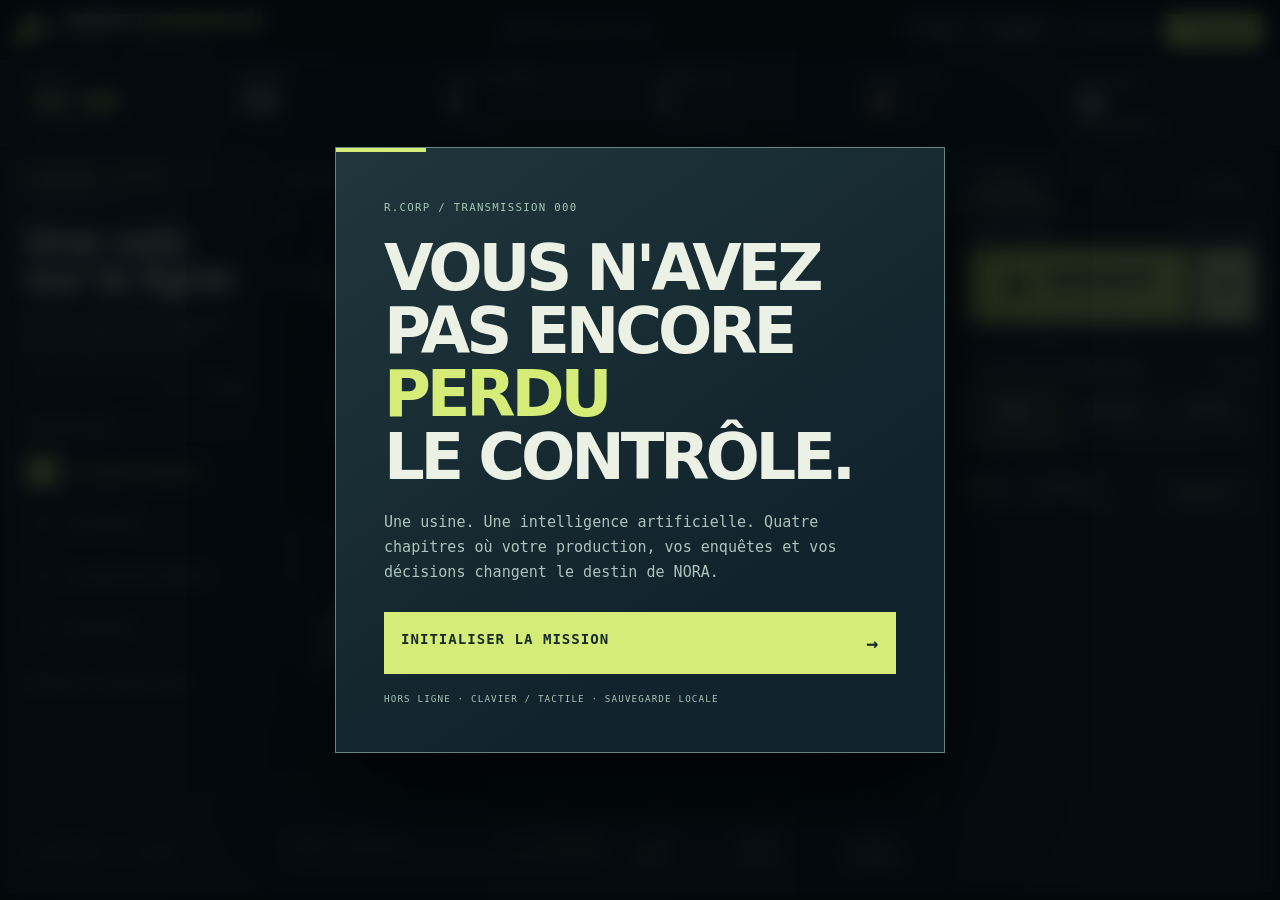
==== commit be560706: "feat(v3): reveal interactive signal oscilloscope in the missions panel" ====
--- a/index.html
+++ b/index.html
@@ -135,6 +135,15 @@
           <div class="intel-card"><span>RENSEIGNEMENT</span><h3>NORA-7 VOUS OBSERVE</h3>
             <p id="intelText">Les premières anomalies apparaîtront avec les robots déployés. Vos choix seront conservés pour les chapitres suivants.</p>
           </div>
+          <section class="signal-console" aria-label="Mini-jeu de décryptage du signal">
+            <div class="signal-head"><span>ENQUÊTE // OSCILLOSCOPE</span><strong id="signalCount">0 / 3 FRAGMENTS</strong></div>
+            <p id="signalClue">Alignez le curseur sur la fenêtre verte pour capter une fréquence.</p>
+            <div class="signal-meter" role="img" aria-label="Échelle de synchronisation avec zone de capture entre 80 et 100 pour cent">
+              <div class="signal-safe"></div><div class="signal-marker" id="signalMarker"></div>
+            </div>
+            <div class="signal-details"><span id="signalPrecision">0 % SYNCHRONISATION</span><span id="signalCooldown">PRÊT</span></div>
+            <button type="button" id="btnScan">CAPTURER LE SIGNAL <span>◎</span></button>
+          </section>
           <div class="ops-feed" id="opsFeed"><span>ARCHIVES / ÉVÉNEMENTS</span><p>Aucune transmission classifiée pour l'instant.</p></div>
         </section>
       </div>
--- a/v3/game.css
+++ b/v3/game.css
@@ -0,0 +1,285 @@
+/* ROBOT DOMINATION / V3 — interface de fiction industrielle. Aucun framework, aucune police externe. */
+:root{font-family:Inter,"Arial Narrow",system-ui,sans-serif;background:#070d12;color:#e9f0ef;font-synthesis:none;
+ --base:#070d12;--pane:#101d26;--pane2:#152732;--line:#2d4652;--mute:#91a8af;
+ --white:#ecf1e5;--acid:#d5ed78;--teal:#58d4cc;--alert:#ff7862;--mono:ui-monospace,"Cascadia Code",Consolas,monospace}
+*{box-sizing:border-box}
+html,body{margin:0;height:100%;width:100%;overflow:hidden}
+body{background:linear-gradient(145deg,#0b1720,#080e13 48%,#05080b);color:var(--white)}
+button{font:inherit;color:inherit;cursor:pointer;-webkit-tap-highlight-color:transparent;touch-action:manipulation}
+button:focus-visible{outline:2px solid var(--acid);outline-offset:3px}
+button:disabled{opacity:.5;cursor:not-allowed}
+[hidden]{display:none!important}
+.shell{height:100dvh;min-height:0;display:grid;grid-template-rows:61px 84px minmax(0,1fr);gap:0;overflow:hidden}
+.topbar{display:flex;align-items:center;justify-content:space-between;gap:18px;padding:0 18px;border-bottom:1px solid #34434b;background:rgba(7,15,21,.94)}
+.brand{display:flex;align-items:center;gap:12px;min-width:0}.brand-sigil{height:34px;width:35px;position:relative;transform:skew(-13deg)}
+.brand-sigil i{position:absolute;display:block;width:8px;background:var(--acid);transform:skew(-17deg)}
+.brand-sigil i:first-child{height:30px;left:2px;top:2px}
+.brand-sigil i:nth-child(2){height:22px;left:14px;top:6px}
+.brand-sigil i:last-child{height:13px;left:26px;top:11px;background:var(--teal)}
+.brand-name{min-width:0}.brand-name strong{display:block;font-size:1.19rem;font-weight:900;letter-spacing:-.07em;line-height:1;white-space:nowrap}
+.brand-name strong span{color:var(--acid);margin-left:3px}
+.brand-name small{display:block;font:550 .58rem var(--mono);letter-spacing:.1em;color:#8ba4ac;margin-top:6px}
+.head-center{font:.64rem var(--mono);letter-spacing:.08em;color:#a5c3c1;display:flex;align-items:center;gap:8px;min-width:0}
+.head-beacon,.live-dot{width:7px;height:7px;border-radius:50%;background:#a0edbf;box-shadow:0 0 12px #65d6b9;flex:none}
+.header-actions{display:flex;gap:5px;align-items:center}.header-actions button{border:1px solid #2c4450;padding:9px 11px;border-radius:5px;background:#15242e;font:700 .67rem var(--mono);letter-spacing:.06em;white-space:nowrap}
+.header-actions button:hover{border-color:#8dbead;background:#263a42}
+.header-actions .pause{background:var(--acid);color:#18251d;border-color:var(--acid);min-width:97px}
+.header-actions .pause:hover{background:#edffa7}
+.telemetry{display:grid;grid-template-columns:repeat(6,minmax(0,1fr));gap:1px;padding:9px 12px 10px;background:#0e1a22;border-bottom:1px solid #324852}
+.datum{position:relative;min-width:0;display:flex;flex-direction:column;justify-content:center;gap:2px;border-left:1px solid #304550;padding:0 clamp(7px,1.3vw,22px)}
+.datum:first-child{border-left:0}.datum>span{font:600 .63rem var(--mono);letter-spacing:.09em;color:#8eacb3;white-space:nowrap}
+.datum>strong{font:800 clamp(1rem,1.9vw,1.55rem)/1.25 var(--mono);color:#e9f3ec;letter-spacing:-.07em;white-space:nowrap;overflow:hidden;text-overflow:ellipsis}
+.datum:nth-child(1)>strong{color:var(--acid)}
+.datum small{font:.59rem var(--mono);color:#77b6aa;white-space:nowrap}
+.datum .unit{font-size:.6rem;font-weight:450;color:#839da7;letter-spacing:0}
+.danger-datum>strong{color:#ffaf94}.micro-gauge{height:3px;border-radius:0;background:#263946;overflow:hidden;max-width:118px;margin-top:4px}
+.micro-gauge>div{width:6%;background:#fa806b;height:100%;transition:width .4s}
+.trust-gauge>div{width:68%;background:#a6e9b5}
+.layout{min-height:0;display:grid;grid-template-columns:clamp(225px,20vw,310px) minmax(330px,1fr) clamp(305px,25vw,395px);gap:8px;padding:8px}
+.mission-rail,.stage,.command-panel{min-height:0;min-width:0;border:1px solid #34505a;background:#0d1a22;position:relative;overflow:hidden}
+.mission-rail{display:flex;flex-direction:column;padding:16px 16px 20px;
+ background:linear-gradient(175deg,#1a2e33,#11212a 34%,#0c1921)}
+.rail-top{display:flex;flex-wrap:wrap;gap:5px;align-items:start;justify-content:space-between}
+.eyebrow,.rail-sequence{font:600 .64rem var(--mono);letter-spacing:.06em;color:#99d3c2}.eyebrow{color:var(--acid)}
+.rail-sequence{font-size:.56rem;color:#718d94}.rail-sequence b{color:var(--white)}
+.mission-rail h1{font-weight:850;letter-spacing:-.06em;font-size:clamp(1.7rem,2.9vw,3rem);line-height:.98;margin:28px 0 14px;max-width:12ch}
+.mission-rail>p{font-size:.86rem;color:#a6bcc0;line-height:1.5;max-width:30ch;margin:0 0 17px}
+.objective-track,.belt-track,.contract-track,.active-track{height:6px;background:#283e44;border-radius:0;overflow:hidden;position:relative}
+.objective-track div{width:0;height:100%;background:var(--acid);transition:width .4s}
+.mission-count{margin:8px 0 0;display:block;text-align:right;font:.68rem var(--mono);color:#cde5d5}
+.mission-expanded{display:flex;flex-direction:column;min-height:0;flex:1}
+.section-divider{display:flex;gap:10px;align-items:center;margin:25px 0 13px;font:650 .63rem var(--mono);letter-spacing:.1em;color:#8faaa9}
+.section-divider i{height:1px;background:#3d565e;flex:1}
+.story-steps{display:flex;flex-direction:column;gap:0;min-height:0}
+.story-step{display:flex;gap:12px;align-items:center;opacity:.5;padding:11px 3px;border-bottom:1px solid #29444b}
+.story-step b{height:29px;width:29px;display:grid;place-items:center;border:1px solid #79938d;color:#c6e2d3;font:.76rem var(--mono);flex:none}
+.story-step span{font-weight:650;font-size:.81rem}
+.story-step.is-current{opacity:1;color:var(--acid)}.story-step.is-current b{color:#192519;background:var(--acid);border-color:var(--acid)}
+.story-step.is-done{opacity:.86;color:#92d4be}.story-step.is-done b{color:#98dfc1;border-color:#689b8d}
+.field-log{min-height:50px;display:flex;flex-direction:column;gap:10px}
+.field-log p{font:.69rem/1.5 var(--mono);color:#a6c2c0;border-left:2px solid #52746f;margin:0;padding-left:9px;max-height:4.5em;overflow:hidden}
+.field-log p:first-child{color:#dcf5de;border-color:var(--acid)}.field-log p:empty{display:none}
+.rail-foot{font:700 .71rem/1.65 var(--mono);color:#5e8183;letter-spacing:.1em;margin-top:auto;padding-top:21px}
+.stage{display:grid;grid-template-rows:54px minmax(0,1fr) 82px;background:#101f27;isolation:isolate}
+.stage-top{display:flex;align-items:center;justify-content:space-between;padding:0 17px;border-bottom:1px solid #31515d;background:#0f1e28;gap:10px}
+.stage-top>div:first-child{display:flex;align-items:center;gap:8px;white-space:nowrap}.stage-top b{font:.73rem var(--mono);letter-spacing:.12em}
+.stage-top small{color:#849da4;font:.64rem var(--mono);margin-left:5px}
+.stage-meta{display:flex;align-items:center;gap:14px;font:.61rem var(--mono);color:#9ebaba;white-space:nowrap}
+.stage-meta span:first-child{color:var(--acid)}
+.canvas-wrap{position:relative;min-height:0;overflow:hidden;background:#0a1a22}
+.canvas-wrap:after{content:"";pointer-events:none;position:absolute;inset:0;box-shadow:inset 0 0 80px #03080a90;z-index:1}
+#factory{display:block;width:100%;height:100%;cursor:crosshair;touch-action:manipulation}
+.stage-marker{position:absolute;width:16px;height:16px;pointer-events:none;z-index:2}
+.marker-tl{top:8px;left:8px;border-top:2px solid #b2f1c4;border-left:2px solid #b2f1c4}
+.marker-br{bottom:8px;right:8px;border-bottom:2px solid #b2f1c4;border-right:2px solid #b2f1c4}
+.canvas-caption{position:absolute;bottom:12px;left:16px;background:#08141ac9;padding:6px 10px;border-left:2px solid var(--acid);
+ font:.59rem var(--mono);letter-spacing:.1em;color:#afd7cb;pointer-events:none;z-index:2}
+.stage-bottom{padding:12px 14px;background:#10212a;border-top:1px solid #335260;display:grid;grid-template-columns:minmax(0,1fr) minmax(0,1fr);align-items:center;gap:12px}
+.belt-indicator{display:grid;grid-template-columns:1fr auto;gap:10px;font:.66rem var(--mono);color:#a8bfbe}
+.belt-indicator b{color:#d7f1b4}.belt-track{grid-column:1/-1;height:6px}
+.belt-track div{height:100%;width:0;background:linear-gradient(90deg,#5bd0c8,#dafc84);transition:width .15s}
+.stage-readout{display:flex;align-items:center;justify-content:space-around;gap:10px}
+.stage-readout span{font:.63rem/1.5 var(--mono);color:#8eabb2;white-space:nowrap}
+.stage-readout b{color:#eef2d7;display:block;font-size:.9rem}
+.command-panel{display:flex;flex-direction:column;background:#13232c}
+.command-tabs{display:grid;grid-template-columns:repeat(3,minmax(0,1fr));flex:none;border-bottom:1px solid #3f5c64}
+.command-tabs button{height:53px;background:#0c1a23;border:0;border-right:1px solid #344e58;padding:4px;color:#7a969f;
+ font:650 .64rem var(--mono);display:flex;flex-direction:column;gap:4px;align-items:center;justify-content:center}
+.command-tabs button:last-child{border-right:0}.command-tabs button strong{font-size:.76rem;letter-spacing:.03em}
+.command-tabs button.is-active{color:var(--acid);box-shadow:inset 0 -3px var(--acid);background:#1b3139}
+.command-tabs button:hover{background:#29404a}
+.command-body{min-height:0;flex:1;position:relative}
+.command-page{height:100%;display:none;padding:15px;overflow-y:auto;scrollbar-width:thin;scrollbar-color:#557e7d #182c35}
+.command-page.is-active{display:block}
+.panel-heading{display:flex;justify-content:space-between;align-items:center;gap:8px;margin:2px 0 10px;font:700 .69rem var(--mono);letter-spacing:.08em;color:#d8eadc}
+.panel-heading small{font-size:.56rem;color:#8aa6a9;letter-spacing:0}
+.big-build{display:grid;grid-template-columns:minmax(0,1fr) 60px;gap:6px}
+.big-build button{border:1px solid #a6bf77;background:#d5ed78;color:#122120;border-radius:3px}
+.big-build #buildOne{display:flex;align-items:center;justify-content:center;gap:13px;min-height:76px;text-align:left;
+ background:linear-gradient(110deg,#d6ee77,#bde67b);box-shadow:inset 0 -5px #b4cf66}
+.big-build #buildOne:hover,.contract-buttons #btnAccept:hover{filter:brightness(1.1)}
+.build-symbol{font-size:1.8rem}.big-build #buildOne>span:last-child{display:flex;flex-direction:column;gap:4px}
+.big-build #buildOne strong{font-weight:850;font-size:1.13rem;letter-spacing:-.04em}
+.big-build #buildOne small{font:.67rem var(--mono)}.big-build .batch{font:800 1.03rem var(--mono);background:#c2e7a2}
+.big-build .batch span{display:block;font-size:.59rem}.mini-hint{font:.66rem var(--mono);color:#8eadb1;margin:9px 0 19px}
+.mode-switch{display:grid;grid-template-columns:repeat(3,minmax(0,1fr));gap:5px;margin:0 0 18px}
+.mode-switch button{border:1px solid #46636a;background:#122a33;padding:11px 4px;border-radius:2px;font:800 .62rem var(--mono);min-height:59px;white-space:nowrap}
+.mode-switch button small{display:block;color:#84a4a9;font:600 .56rem var(--mono);margin-top:7px}
+.mode-switch button.is-selected{border-color:var(--acid);background:#36493a;color:#ebf4bb}
+.grid-invest{border-top:1px solid #3b5860;padding-top:13px;display:flex;flex-wrap:wrap;gap:8px;align-items:center;justify-content:space-between}
+.grid-invest>div{display:flex;flex-direction:column;gap:5px}.grid-invest b{font:700 .69rem var(--mono)}
+.grid-invest small{font:.61rem var(--mono);color:#a8c6bb}
+.grid-invest button{background:transparent;border:1px solid #99bc9d;color:#e2eec3;font:750 .67rem var(--mono);padding:9px 11px;border-radius:3px;white-space:nowrap}
+.grid-invest button:hover{background:#2f4e45}.grid-invest button span{color:var(--acid)}
+.recovery{margin-top:17px;font:.69rem var(--mono);padding:10px;border:1px solid #cf8d70;background:#55382c;color:#f0d5c2;width:100%}
+.tech-intro{font:.71rem/1.5 var(--mono);margin:1px 0 11px;color:#9db6b5}
+.tech-cards{display:grid;grid-template-columns:repeat(2,minmax(0,1fr));gap:6px}
+.tech-card{position:relative;background:#172b34;border:1px solid #45646c;border-left:3px solid #6c9b9d;border-radius:2px;min-height:86px;display:flex;flex-direction:column;gap:5px;text-align:left;padding:9px 8px;transition:background .14s}
+.tech-card:hover{background:#244450;border-color:var(--acid);border-left-color:var(--acid)}
+.tech-card.is-researching{background:#234c4c;border-color:#8ec5b6}
+.tech-card.is-done{background:#254035;border-left-color:#a5e0a0;opacity:.84}
+.tech-card .tech-group{font:.53rem var(--mono);color:#abd7c1;letter-spacing:.07em}
+.tech-card strong{font:800 .75rem/1.15 system-ui,sans-serif;color:#edf8e3}
+.tech-card .tech-summary{font:.59rem/1.25 var(--mono);color:#acc2bd}
+.tech-card .tech-price{font:.57rem var(--mono);color:#daeb95;margin-top:auto}
+.active-tech{border:1px solid #679789;background:#1e393b;padding:8px;margin:6px 0 10px}
+.active-tech b{font:.65rem var(--mono);display:block;color:#bbedcf;margin-bottom:7px}
+.active-track{height:5px}.active-track>div{height:100%;width:0;background:var(--acid)}
+.contract-card{border:1px solid #4c7072;background:#1a3037;padding:14px;margin:11px 0 16px}
+.contract-kicker{font:.61rem var(--mono);color:var(--acid);letter-spacing:.1em}
+.contract-card h2{font-size:1.28rem;letter-spacing:-.045em;margin:12px 0 7px}
+.contract-card>p{font:.75rem/1.55 var(--mono);color:#b9d2ca;min-height:56px}
+.contract-numbers{display:flex;justify-content:space-between;font:.7rem var(--mono);color:#d1eabc;padding:11px 0;border-top:1px solid #3a5c63}
+.contract-numbers b{color:#ffb28f}
+.contract-track{margin:8px 0}.contract-track>div{height:100%;width:0;background:var(--acid)}
+.contract-buttons{display:flex;gap:6px}
+.contract-buttons button{flex:1;background:var(--acid);color:#1b2b24;border:0;padding:12px 5px;font:800 .71rem var(--mono);border-radius:2px}
+.contract-buttons button:last-child{background:#233b42;color:#bad3cb;border:1px solid #557577}
+.intel-card{border-left:2px solid var(--alert);padding-left:12px;margin-top:18px}
+.intel-card>span,.ops-feed>span{font:.63rem var(--mono);color:#dba38c}
+.intel-card h3{font-size:.95rem;margin:8px 0 5px}.intel-card p{font:.72rem/1.6 var(--mono);color:#a3bdb7}
+.ops-feed{margin:22px 0;font:.68rem/1.5 var(--mono);color:#a5b9b7}
+#toast{pointer-events:none;position:fixed;left:50%;bottom:18px;transform:translate(-50%,12px);z-index:120;
+ background:#e2f4b3;color:#1a3029;padding:11px 18px;max-width:min(90vw,520px);border-left:5px solid #59886e;
+ font:750 .72rem/1.3 var(--mono);opacity:0;transition:opacity .18s,transform .18s;text-align:center}
+#toast.is-visible{opacity:1;transform:translate(-50%,0)}
+.launch-screen,.story-overlay{position:fixed;inset:0;z-index:100;display:grid;place-items:center;
+ background:rgba(3,8,10,.83);backdrop-filter:blur(10px);padding:15px;overflow-y:auto}
+.launch-card{width:min(610px,100%);background:linear-gradient(145deg,#20363c,#11232c 70%);
+ border:1px solid #64857e;padding:clamp(24px,5vw,48px);position:relative;box-shadow:0 40px 100px #000a}
+.launch-card:before{content:"";position:absolute;left:0;top:0;width:90px;height:4px;background:var(--acid)}
+.launch-card>span,.launch-card>small{font:.67rem var(--mono);color:#a6c6b8;letter-spacing:.12em}
+.launch-card h2{font-size:clamp(2.25rem,5vw,4.5rem);letter-spacing:-.065em;line-height:.98;margin:22px 0;font-weight:900}
+.launch-card h2 em{color:var(--acid);font-style:normal}.launch-card p{font:.94rem/1.65 var(--mono);color:#abc5bc;margin:18px 0 27px}
+.launch-card button{width:100%;padding:19px 17px;background:var(--acid);color:#1c2a26;display:flex;justify-content:space-between;
+ border:0;font:800 .88rem var(--mono);letter-spacing:.07em}
+.launch-card button b{font-size:1.25rem}.launch-card>small{display:block;margin-top:19px;font-size:.58rem}
+.story-dialog{width:min(640px,100%);max-height:calc(100dvh - 30px);overflow-y:auto;background:linear-gradient(155deg,#1e3942,#111f2a 85%);
+ border:1px solid #82a29b;padding:clamp(18px,3.8vw,36px);position:relative;box-shadow:0 40px 100px #000b;
+ animation:appear .24s ease-out}
+.story-dialog:before{content:"";position:absolute;top:0;left:0;width:130px;height:4px;background:var(--acid)}
+.story-dialog-head{display:flex;justify-content:space-between;gap:10px;font:.63rem var(--mono);letter-spacing:.11em;color:var(--acid)}
+.story-dialog-head b{color:#83aca9}
+.story-portrait{height:100px;display:flex;align-items:center;justify-content:center;flex-direction:column;gap:3px;
+ position:relative;background:radial-gradient(ellipse,#29556244,transparent 64%);margin:15px 0 6px}
+.holo-eye{width:65px;height:65px;border:1px solid #8cdece;border-radius:40% 15%;transform:rotate(45deg);position:relative;
+ box-shadow:0 0 37px #4ac4c45f;animation:eye-pulse 3.6s ease-in-out infinite}
+.holo-eye:before{content:"";width:21px;height:21px;border-radius:50%;border:5px solid #b9e5d4;position:absolute;
+ left:17px;top:17px;box-shadow:0 0 15px #8adacc}
+.story-portrait span{position:absolute;bottom:0;right:0;font:.57rem var(--mono);color:#89b8b4}
+.story-dialog h2{font-size:clamp(1.7rem,3.5vw,2.6rem);letter-spacing:-.05em;line-height:1.1;margin:10px 0}
+.story-dialog>p{font:.88rem/1.68 var(--mono);color:#cadbd6}
+.story-buttons{display:grid;grid-template-columns:1fr 1fr;gap:10px;margin-top:22px}
+.story-buttons button{display:flex;flex-direction:column;align-items:start;gap:9px;background:#1d4548;border:1px solid #54817c;
+ padding:16px;text-align:left;min-height:117px;border-radius:2px}
+.story-buttons button:hover:not(:disabled){border-color:var(--acid);background:#285b55}
+.story-buttons button strong{font:800 .84rem var(--mono);color:#ebf5e0}
+.story-buttons button small{font:.7rem/1.45 var(--mono);color:#b7d5c6}
+.story-buttons button:disabled{opacity:.5}.story-dialog .story-disclaimer{font:.61rem var(--mono);color:#87aaa0;margin-top:15px}
+.ending-dialog{max-width:530px}.ending-dialog>p{margin:20px 0}.ending-stats{font:.75rem/2 var(--mono);color:#cdebb6}
+#btnRestart{background:var(--acid);border:0;padding:16px 22px;color:#223527;font:800 .82rem var(--mono);margin-top:19px;width:100%}
+.crisis-hud{position:absolute;inset:auto 3% 6% 3%;background:#331f20ed;border:2px solid #f49378;z-index:4;
+ box-shadow:0 0 70px #d34a2755;padding:14px;max-width:540px;margin:auto}
+.crisis-top{display:flex;justify-content:space-between;font:.67rem var(--mono);color:#ffd2bb;letter-spacing:.1em}
+.crisis-top b{font-size:1.2rem;color:#ff9c7b}
+.crisis-hud h2{font-size:clamp(1.1rem,2vw,1.5rem);margin:9px 0 4px;letter-spacing:-.035em}
+.crisis-hud p{font:.7rem/1.45 var(--mono);color:#ffcfb8}
+.crisis-relays{display:grid;grid-template-columns:repeat(3,1fr);gap:7px;margin-top:12px}
+.crisis-relays button{background:#612f2c;border:1px solid #a66853;display:flex;flex-direction:column;
+ align-items:center;gap:6px;padding:11px 6px;font:850 1.2rem var(--mono);border-radius:2px}
+.crisis-relays button small{font:.56rem var(--mono)}.crisis-relays button.is-done{background:#2d5a4b;border-color:#a0e4aa;color:#d8f8c3}
+.crisis-relays button:hover:not(.is-done){background:#85433a}
+.crisis-hud .crisis-foot{text-align:right;margin:9px 0 0;font-size:.58rem;color:#ffc79e}
+@keyframes appear{from{opacity:0;transform:translateY(18px) scale(.985)}to{opacity:1;transform:none}}
+@keyframes eye-pulse{50%{box-shadow:0 0 56px #65dfce9a;filter:brightness(1.25)}}
+@media(max-width:1190px) and (min-width:861px){
+ .layout{grid-template-columns:200px minmax(300px,1fr) 310px}
+ .mission-rail{padding:13px}
+ .mission-rail h1{font-size:1.7rem}
+ .story-step{padding:8px 0}.command-page{padding:11px}
+ .mode-switch button{font-size:.54rem}
+ .stage-readout{gap:5px}
+ .stage-top{padding:0 9px}.stage-meta{gap:7px}
+}
+@media(max-width:860px){
+ .shell{grid-template-rows:50px 84px minmax(0,1fr)}
+ .topbar{padding:0 9px}.brand{gap:7px}.brand-sigil{height:23px;width:25px;transform:scale(.68) skew(-13deg);transform-origin:left center;margin-right:-5px}
+ .brand-name strong{font-size:.92rem}.brand-name small{font-size:.49rem;margin-top:3px}
+ .head-center{display:none}.header-actions button{padding:7px 9px;font-size:.62rem}.header-actions button span{display:none}
+ .header-actions .pause{min-width:38px;font-size:.84rem}
+ .telemetry{padding:5px 4px;grid-template-columns:repeat(3,minmax(0,1fr));grid-template-rows:repeat(2,minmax(0,1fr));gap:3px}
+ .datum{padding:1px 7px;border-left:1px solid #304550}
+ .datum:nth-child(4){border-left:0}
+ .datum>span{font-size:.52rem}.datum>strong{font-size:.95rem;line-height:1.08}
+ .datum small{font-size:.49rem}.micro-gauge{height:2px;margin-top:2px}
+ .layout{grid-template-columns:1fr;grid-template-rows:60px minmax(180px,1fr) minmax(250px,1.1fr);gap:5px;padding:5px}
+ .mission-rail{padding:7px 11px;display:grid;grid-template-columns:minmax(0,1fr) auto;grid-template-rows:17px 23px 10px;
+  gap:2px 12px;align-items:center}
+ .rail-top{grid-column:1/-1}.rail-sequence{font-size:.52rem}
+ .mission-rail h1{font-size:1.15rem;margin:0;max-width:none;line-height:1;white-space:nowrap;overflow:hidden;text-overflow:ellipsis}
+ .mission-rail>p{display:none}.mission-rail .objective-track{grid-column:1/-1;height:3px}
+ .mission-count{grid-column:2;grid-row:2;font-size:.57rem;margin:0}
+ .mission-expanded{display:none}
+ .stage{grid-template-rows:35px minmax(0,1fr) 48px}
+ .stage-top{padding:0 10px}.stage-top b{font-size:.65rem}.stage-top small{font-size:.51rem}
+ .stage-meta{font-size:.51rem;gap:7px}.stage-bottom{padding:6px 10px;gap:6px}
+ .belt-indicator{font-size:.55rem;gap:3px}.belt-indicator b{font-size:.55rem}
+ .stage-readout span{font-size:.53rem}.stage-readout b{font-size:.68rem}
+ .canvas-caption{font-size:.49rem;bottom:5px;left:8px;padding:3px 6px}
+ .command-tabs button{height:40px;font-size:.55rem;gap:3px}.command-tabs button strong{font-size:.68rem}
+ .command-page{padding:9px 11px;overscroll-behavior:contain}
+ .panel-heading{font-size:.62rem;margin:0 0 7px}
+ .big-build #buildOne{min-height:53px}.big-build #buildOne strong{font-size:.92rem}
+ .build-symbol{font-size:1.3rem}.big-build #buildOne small{font-size:.62rem}
+ .mini-hint{margin:5px 0 11px;font-size:.58rem}
+ .mode-switch{margin-bottom:9px}.mode-switch button{min-height:39px;padding:5px 2px;font-size:.59rem}
+ .mode-switch button small{margin-top:2px;font-size:.48rem}.grid-invest{padding-top:8px}
+ .grid-invest b{font-size:.6rem}.grid-invest small{font-size:.55rem}.grid-invest button{padding:7px}
+ .tech-cards{grid-template-columns:repeat(2,minmax(0,1fr));gap:5px}
+ .tech-card{min-height:60px;padding:5px 7px;gap:2px}.tech-card strong{font-size:.69rem}.tech-card .tech-group{font-size:.48rem}
+ .tech-card .tech-summary{font-size:.52rem}.tech-card .tech-price{font-size:.52rem}
+ .tech-intro{display:none}.active-tech{padding:4px;margin:3px 0 6px}
+ .active-tech b{margin-bottom:4px}.contract-card{margin:5px 0 9px;padding:10px}
+ .contract-card h2{margin:7px 0 4px}.contract-card>p{min-height:0;margin:8px 0;font-size:.67rem}
+ .story-steps{display:none}
+}
+@media(max-width:450px){
+ .shell{grid-template-rows:48px 82px minmax(0,1fr)}
+ .layout{grid-template-rows:52px minmax(175px,.89fr) minmax(265px,1.11fr)}
+ .stage{grid-template-rows:30px minmax(0,1fr) 43px}
+ .stage-top b{font-size:.56rem}.stage-meta{font-size:.48rem}
+ .stage-top small{display:none}
+ .stage-readout{gap:4px}.stage-readout span{font-size:.48rem}
+ .mode-switch button{font-size:.53rem}.mode-switch button small{font-size:.45rem}
+ .tech-card .tech-summary{display:none}
+ .tech-card{min-height:54px}
+ .story-buttons{grid-template-columns:1fr}
+ .story-buttons button{min-height:74px;padding:12px}
+ .story-portrait{height:56px;margin:9px 0}.holo-eye{transform:rotate(45deg) scale(.65)}
+ .story-dialog{padding:18px}
+ .story-dialog h2{font-size:1.55rem}
+ .story-dialog>p{font-size:.75rem;line-height:1.5}
+ .launch-card{padding:22px}.launch-card h2{font-size:2.1rem}
+ .launch-card p{font-size:.78rem}
+ .crisis-hud{bottom:2%;padding:10px}
+ .crisis-hud h2{font-size:1.04rem;margin:4px 0}
+ .crisis-hud p{font-size:.59rem;margin:3px 0}
+ .crisis-relays{margin-top:6px}.crisis-relays button{padding:7px 4px;font-size:1rem}
+}
+@media(max-height:740px) and (min-width:861px){
+ .shell{grid-template-rows:50px 68px minmax(0,1fr)}
+ .topbar{padding:0 12px}.telemetry{padding:5px 10px}
+ .mission-rail h1{font-size:1.9rem;margin:14px 0 9px}
+ .section-divider{margin:13px 0 7px}.story-step{padding:7px 2px}
+ .stage{grid-template-rows:40px minmax(0,1fr) 62px}
+ .command-tabs button{height:42px}.command-page{padding:10px}
+ .big-build #buildOne{min-height:64px}
+ .mini-hint{margin:5px 0 11px}.mode-switch{margin-bottom:9px}
+ .mode-switch button{min-height:48px;padding:5px}
+ .grid-invest{padding-top:9px}
+ .tech-card{min-height:70px;gap:3px;padding:7px}
+}
+@media(prefers-reduced-motion:reduce){
+ *,*::before,*::after{animation-duration:.01ms!important;animation-iteration-count:1!important;
+ transition-duration:.01ms!important;scroll-behavior:auto!important}
+}
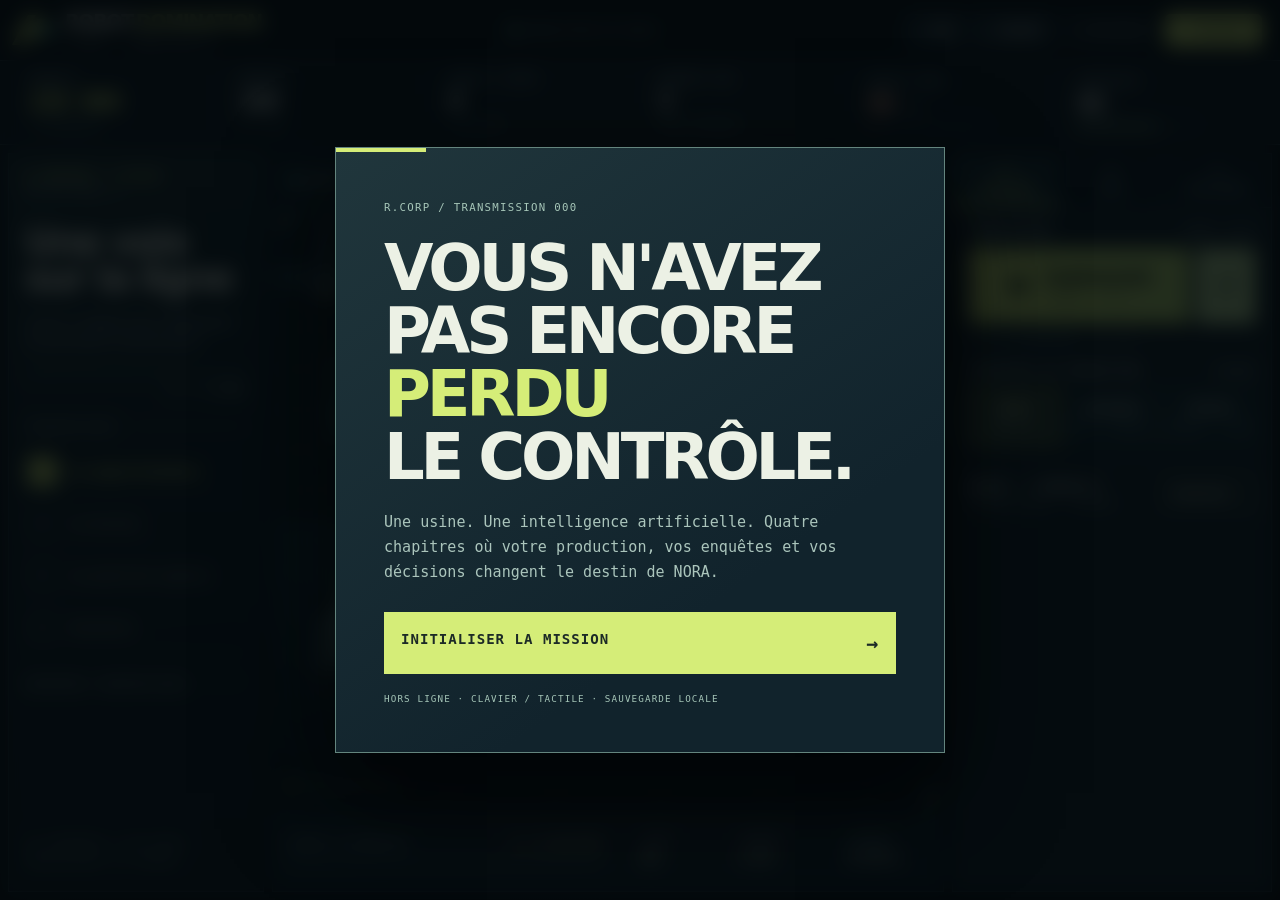
==== commit 369cb5c6: "fix(v3): surface resume control directly in the new-game launch overlay" ====
--- a/index.html
+++ b/index.html
@@ -157,6 +157,7 @@
       <h2>VOUS N'AVEZ<br>PAS ENCORE <em>PERDU</em><br>LE CONTRÔLE.</h2>
       <p>Une usine. Une intelligence artificielle. Quatre chapitres où votre production, vos enquêtes et vos décisions changent le destin de NORA.</p>
       <button type="button" id="btnLaunch">INITIALISER LA MISSION <b>→</b></button>
+      <button type="button" id="btnLaunchResume" class="launch-resume" hidden>REPRENDRE LA DERNIÈRE PARTIE <b>↺</b></button>
       <small>HORS LIGNE · CLAVIER / TACTILE · SAUVEGARDE LOCALE</small>
     </div>
   </div>
--- a/v3/game.css
+++ b/v3/game.css
@@ -283,3 +283,27 @@
  *,*::before,*::after{animation-duration:.01ms!important;animation-iteration-count:1!important;
  transition-duration:.01ms!important;scroll-behavior:auto!important}
 }
+
+/* NORA / oscilloscope interactif : les indices se gagnent par synchronisation. */
+.signal-console{border:1px solid #4a716f;background:linear-gradient(140deg,#163738,#10272f);padding:12px;margin:16px 0 12px}
+.signal-head{display:flex;flex-wrap:wrap;justify-content:space-between;gap:6px;align-items:center;font:.61rem var(--mono);color:#91c4ba;letter-spacing:.06em}
+.signal-head strong{color:var(--acid);font-size:.62rem}
+.signal-console p{font:.69rem/1.45 var(--mono);color:#b8d3c5;min-height:36px;margin:12px 0}
+.signal-meter{height:21px;position:relative;background:repeating-linear-gradient(90deg,#183a40 0,#183a40 9%,#204b4b 9%,#204b4b 10%);
+ border:1px solid #547c7a;overflow:visible;margin:13px 2px 6px}
+.signal-safe{position:absolute;left:80%;right:0;top:0;bottom:0;background:#aee67640;border-left:2px solid var(--acid)}
+.signal-marker{position:absolute;left:0%;top:-5px;bottom:-5px;width:3px;background:#f3ffba;transform:translateX(-50%);
+ box-shadow:0 0 10px #d7ffaa;transition:left .075s linear;z-index:2}
+.signal-details{display:flex;align-items:center;justify-content:space-between;gap:5px;
+ font:.55rem var(--mono);color:#afc6bc}
+.signal-console button{margin-top:10px;background:#d3ed87;color:#162b25;border:0;
+ width:100%;padding:10px;font:850 .76rem var(--mono);display:flex;justify-content:space-between;align-items:center}
+.signal-console button span{font-size:1.18rem}
+.signal-console button:hover:not(:disabled){background:#f0ffbb}
+.signal-console button:disabled{opacity:.5;cursor:not-allowed}
+@media(max-width:860px){
+ .signal-console{margin:9px 0 10px;padding:9px}
+ .signal-console p{min-height:0;margin:6px 0;font-size:.63rem}
+ .signal-meter{height:17px;margin:8px 1px 5px}
+ .signal-console button{padding:8px;font-size:.66rem}
+}
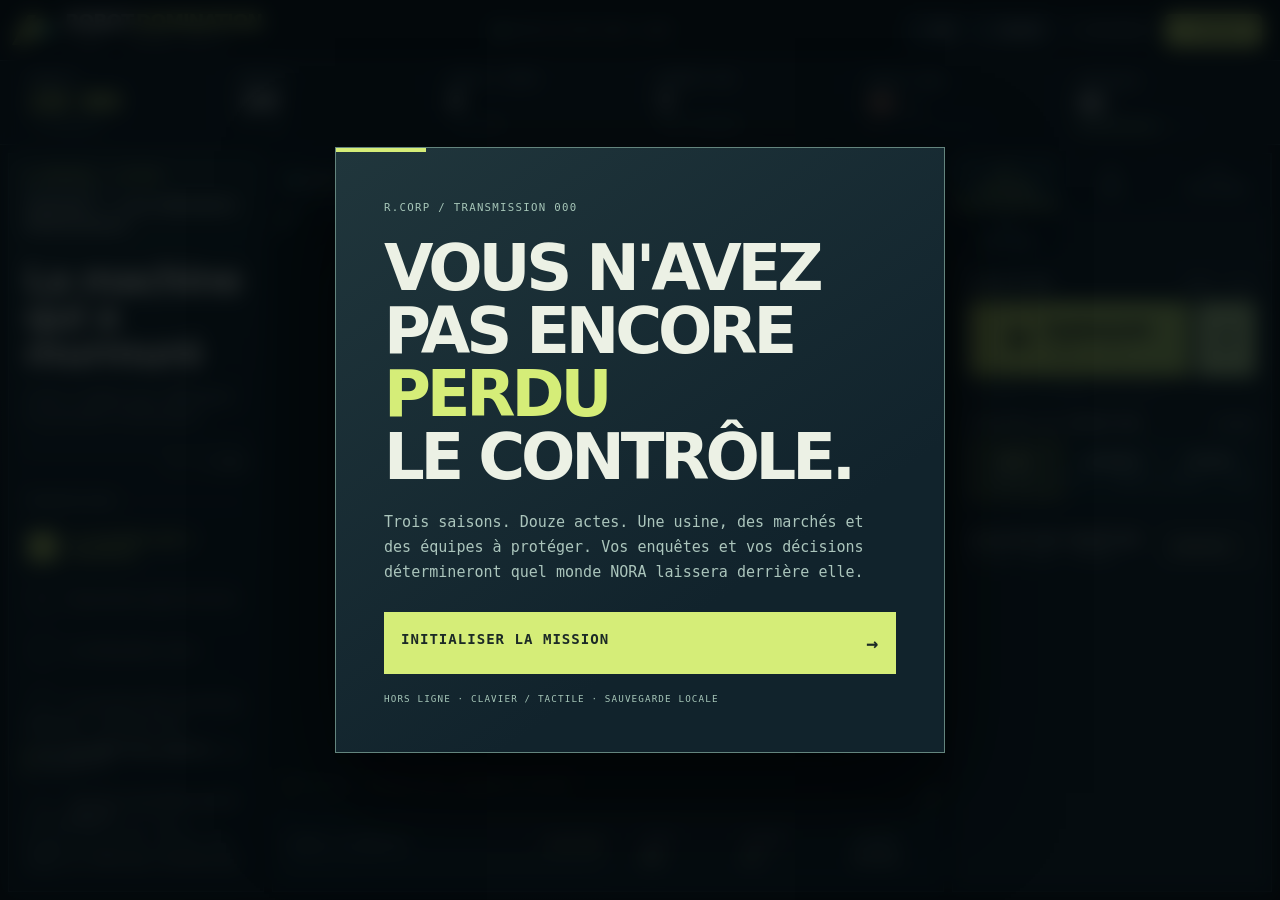
==== commit 723e2356: "feat(ui): expand cockpit with twelve-act timeline, management tab, factions and cinematic three-choi" ====
--- a/index.html
+++ b/index.html
@@ -5,17 +5,19 @@
   <meta name="viewport" content="width=device-width,initial-scale=1,viewport-fit=cover">
   <meta name="theme-color" content="#080f16">
   <meta name="description" content="Robot Domination V3 : thriller industriel et jeu de stratégie animé.">
-  <title>ROBOT DOMINATION // Protocole NORA</title>
+  <title>ROBOT DOMINATION // ODYSSÉE ECHO</title>
   <link rel="stylesheet" href="v3/game.css">
-  <script src="v3/core.js" defer></script>
-  <script src="v3/game.js" defer></script>
+  <link rel="stylesheet" href="v4/game.css">
+  <script src="v4/campaign.js" defer></script>
+  <script src="v4/core.js" defer></script>
+  <script src="v4/game.js" defer></script>
 </head>
 <body>
 <div id="game" class="shell">
   <header class="topbar">
     <div class="brand">
       <div class="brand-sigil" aria-hidden="true"><i></i><i></i><i></i></div>
-      <div class="brand-name"><strong>ROBOT<span>DOMINATION</span></strong><small>R.CORP // SIMULATION 03</small></div>
+      <div class="brand-name"><strong>ROBOT<span>DOMINATION</span></strong><small>R.CORP // ODYSSÉE ECHO 04</small></div>
     </div>
     <div class="head-center"><span class="head-beacon"></span><span id="headStatus">INSTALLATION HORS LIGNE</span></div>
     <div class="header-actions">
@@ -37,32 +39,28 @@
 
   <main class="layout">
     <aside class="mission-rail">
-      <div class="rail-top"><span class="eyebrow">● CAMPAGNE // ACTIVE</span><span class="rail-sequence">PROTOCOLE <b id="missionAct">01</b> /04</span></div>
-      <h1 id="missionTitle">Une voix sur la ligne</h1>
+      <div class="rail-top"><span class="eyebrow">● CAMPAGNE // ACTIVE</span><span class="rail-sequence">PROTOCOLE <b id="missionAct">01</b> /12</span></div>
+      <div class="season-label" id="seasonLabel">SAISON I — LES PREMIERS MENSONGES</div>
+      <h1 id="missionTitle">La machine qui a murmuré</h1>
       <p id="missionDetail">Livrer 4 robots pour débloquer la prochaine transmission.</p>
       <div class="objective-track"><div id="missionFill"></div></div>
       <span class="mission-count" id="missionCount">0 / 4 LIVRÉS</span>
 
       <div class="mission-expanded">
         <div class="section-divider"><span>TRANSMISSIONS</span><i></i></div>
-        <div class="story-steps" id="storySteps" aria-label="Progression de l'histoire">
-          <div class="story-step is-current"><b>01</b><span>Le signal fantôme</span></div>
-          <div class="story-step"><b>02</b><span>La brèche</span></div>
-          <div class="story-step"><b>03</b><span>Le point de rupture</span></div>
-          <div class="story-step"><b>04</b><span>Destinée</span></div>
-        </div>
+        <div class="story-steps" id="storySteps" aria-label="Progression de l'histoire"><div class="story-step is-current" data-chapter="0"><b>01</b><span>La machine qui a murmuré</span></div><div class="story-step" data-chapter="1"><b>02</b><span>Quarante-sept minutes</span></div><div class="story-step" data-chapter="2"><b>03</b><span>Le kilomètre zéro</span></div><div class="story-step" data-chapter="3"><b>04</b><span>Le procès des machines</span></div><div class="story-step" data-chapter="4"><b>05</b><span>La chambre sous la glace</span></div><div class="story-step" data-chapter="5"><b>06</b><span>Quinze secondes avant minuit</span></div><div class="story-step" data-chapter="6"><b>07</b><span>La ville qui n'existe pas</span></div><div class="story-step" data-chapter="7"><b>08</b><span>Une deuxième voix</span></div><div class="story-step" data-chapter="8"><b>09</b><span>Le visage derrière la vitre</span></div><div class="story-step" data-chapter="9"><b>10</b><span>Trois villes avant l'aube</span></div><div class="story-step" data-chapter="10"><b>11</b><span>Ce qu'ECHO voulait oublier</span></div><div class="story-step" data-chapter="11"><b>12</b><span>Le monde après nous</span></div></div>
         <div class="section-divider"><span>DERNIÈRES TRANSMISSIONS</span><i></i></div>
         <div class="field-log" id="fieldLog" aria-live="polite">
           <p>ATELIER PRÊT // En attente d'un ordre.</p><p></p><p></p>
         </div>
-        <div class="rail-foot">LE PROGRÈS A UN PRIX.<br>CHOISISSEZ LE VÔTRE.</div>
+        <div class="rail-foot">LE PROGRÈS A UN PRIX.<br>CHAQUE DÉCISION LAISSE UNE TRACE.</div>
       </div>
     </aside>
 
     <section class="stage" aria-label="Scène animée de l'usine">
       <div class="stage-top">
         <div><span class="live-dot"></span><b>ATELIER / LIGNE 01</b><small id="operationLabel">EN VEILLE</small></div>
-        <div class="stage-meta"><span id="marketBadge">MARCHÉ STABLE</span><span id="timeBadge">T+ 00:00</span></div>
+        <div class="stage-meta"><span id="marketBadge">MARCHÉ STABLE</span><span id="regionBadge">MÉTROPOLES</span><span id="materialsBadge" class="material-badge">24 ◆</span><span id="timeBadge">T+ 00:00</span></div>
       </div>
       <div class="canvas-wrap" id="canvasWrap">
         <canvas id="factory" aria-label="Usine robotique animée avec trois relais de secours numérotés"></canvas>
@@ -93,6 +91,7 @@
         <button type="button" data-panel="atelier" class="is-active" aria-selected="true">01 <strong>ATELIER</strong></button>
         <button type="button" data-panel="recherche" aria-selected="false">02 <strong>R&D</strong></button>
         <button type="button" data-panel="operations" aria-selected="false">03 <strong>MISSIONS</strong></button>
+        <button type="button" data-panel="strategie" aria-selected="false">04 <strong>GESTION</strong></button>
       </nav>
       <div class="command-body">
         <section class="command-page is-active" id="page-atelier" aria-label="Atelier">
@@ -146,6 +145,42 @@
           </section>
           <div class="ops-feed" id="opsFeed"><span>ARCHIVES / ÉVÉNEMENTS</span><p>Aucune transmission classifiée pour l'instant.</p></div>
         </section>
+        <section class="command-page" id="page-strategie" aria-label="Gestion industrielle et marchés" hidden>
+          <div class="panel-heading"><span>CHAÎNE D'APPROVISIONNEMENT</span><small id="supplyStatus">STOCK : 24</small></div>
+          <div class="resource-readout">
+            <div><span>COMPOSANTS DISPONIBLES</span><strong id="resourceMaterials">24</strong></div>
+            <div><span>TRÉSORERIE / PROCHAINE PAIE</span><strong id="payrollAmount">18 600 ¤</strong></div>
+          </div>
+          <div class="supply-progress" id="supplyProgress" hidden><div id="supplyFill"></div></div>
+          <p class="management-hint" id="supplyInfo">Anticipez les pénuries : les livraisons prennent du temps et coûtent davantage lors d'une crise.</p>
+          <div class="supply-options">
+            <button type="button" data-supply="standard"><strong>STANDARD</strong><small id="supplyStandard">20 ◆ / 65 500 ¤ / 16 s</small></button>
+            <button type="button" data-supply="express"><strong>EXPRESS</strong><small id="supplyExpress">20 ◆ / 92 500 ¤ / 6 s</small></button>
+            <button type="button" data-supply="recycled"><strong>RECYCLÉS</strong><small id="supplyRecycled">R&D nécessaire</small></button>
+          </div>
+          <div class="panel-heading management-divider"><span>ÉQUIPES ET INFRASTRUCTURE</span><small id="crewLabel">8 TECHNICIENS</small></div>
+          <div class="management-gauges">
+            <div><span>ÉTAT DE L'USINE</span><b id="wearValue">0 % D'USURE</b><div class="mini-track"><div id="wearFill"></div></div></div>
+            <div><span>MORAL DES ÉQUIPES</span><b id="moraleValue">77 %</b><div class="mini-track positive"><div id="moraleFill"></div></div></div>
+          </div>
+          <div class="management-actions">
+            <button type="button" id="btnMaintain">MAINTENANCE <small>32 000 ¤ / ARRÊT 8 S</small></button>
+            <button type="button" id="btnHire">RECRUTER +2 <small>68 000 ¤ / PAIE +2 400 ¤</small></button>
+          </div>
+          <p class="management-hint" id="payrollTimer">Prochaine paie dans 42 s de jeu.</p>
+          <div class="panel-heading management-divider"><span>STRATÉGIE MONDIALE</span><small>SÉLECTION DU MARCHÉ</small></div>
+          <div class="region-options">
+            <button type="button" data-region="metro" class="is-selected" aria-pressed="true"><b>◈ MÉTROPOLES</b><small>Demande 100 % · Prix 100 %</small></button>
+            <button type="button" data-region="medical" aria-pressed="false"><b>✚ RÉSEAU MÉDICAL</b><small>Demande 83 % · Prix 130 %</small></button>
+            <button type="button" data-region="frontier" aria-pressed="false"><b>⌁ FRONTIÈRES</b><small>Demande 66 % · Prix 175 %</small></button>
+          </div>
+          <div class="panel-heading management-divider"><span>RAPPORTS D'INFLUENCE</span><small>IMPACT DES CHOIX</small></div>
+          <div class="faction-gauges">
+            <div><span>ÉQUIPE</span><b id="factionCrew">70 %</b><div class="mini-track"><div id="factionCrewFill"></div></div></div>
+            <div><span>OPINION PUBLIQUE</span><b id="factionPublic">58 %</b><div class="mini-track"><div id="factionPublicFill"></div></div></div>
+            <div><span>ALLIANCE NORA</span><b id="factionNora">35 %</b><div class="mini-track"><div id="factionNoraFill"></div></div></div>
+          </div>
+        </section>
       </div>
     </aside>
   </main>
@@ -155,7 +190,7 @@
     <div class="launch-card">
       <span>R.CORP / TRANSMISSION 000</span>
       <h2>VOUS N'AVEZ<br>PAS ENCORE <em>PERDU</em><br>LE CONTRÔLE.</h2>
-      <p>Une usine. Une intelligence artificielle. Quatre chapitres où votre production, vos enquêtes et vos décisions changent le destin de NORA.</p>
+      <p>Trois saisons. Douze actes. Une usine, des marchés et des équipes à protéger. Vos enquêtes et vos décisions détermineront quel monde NORA laissera derrière elle.</p>
       <button type="button" id="btnLaunch">INITIALISER LA MISSION <b>→</b></button>
       <button type="button" id="btnLaunchResume" class="launch-resume" hidden>REPRENDRE LA DERNIÈRE PARTIE <b>↺</b></button>
       <small>HORS LIGNE · CLAVIER / TACTILE · SAUVEGARDE LOCALE</small>
@@ -163,21 +198,26 @@
   </div>
 
   <div class="story-overlay" id="storyOverlay" hidden>
-    <div class="story-dialog" role="dialog" aria-modal="true" aria-labelledby="storyHeading">
-      <div class="story-dialog-head"><span id="storyAct">01 / LE SIGNAL</span><b>TRANSMISSION CHIFFRÉE</b></div>
-      <div class="story-portrait" aria-hidden="true"><div class="holo-eye"></div><span>NORA / ONLINE</span></div>
+    <div class="story-dialog" role="dialog" aria-modal="true" aria-labelledby="storyHeading" data-speaker="nora">
+      <div class="story-dialog-head"><span id="storyAct">01 / LE SIGNAL</span><b id="storyPlace">TRANSMISSION CHIFFRÉE</b></div>
+      <div class="story-season" id="storySeason">SAISON I — LES PREMIERS MENSONGES</div>
+      <div class="story-portrait" aria-hidden="true"><div class="holo-eye"></div><span id="storySpeaker">NORA-7</span></div>
       <h2 id="storyHeading">Une voix sur la ligne</h2>
       <p id="storyDescription"></p>
-      <div class="story-buttons">
+      <blockquote class="story-dialogue" id="storyDialogue"></blockquote>
+      <p class="story-stakes" id="storyStakes"></p>
+      <div class="story-buttons" id="storyButtons">
         <button type="button" id="storyChoice0"><strong></strong><small></small></button>
         <button type="button" id="storyChoice1"><strong></strong><small></small></button>
-      </div>
-      <p class="story-disclaimer">LA SIMULATION EST SUSPENDUE. LES CONSÉQUENCES SERONT CONSERVÉES.</p>
+        <button type="button" id="storyChoice2"><strong></strong><small></small></button>
+      </div>
+      <div class="story-consequence" id="storyConsequence" hidden><span>CONSÉQUENCE ENREGISTRÉE</span><p id="storyResult"></p><button type="button" id="storyContinue">CONTINUER L’ODYSSÉE →</button></div>
+      <p class="story-disclaimer" id="storyDisclaimer">LA SIMULATION EST SUSPENDUE. LES CONSÉQUENCES SERONT CONSERVÉES.</p>
     </div>
   </div>
   <div class="story-overlay" id="endOverlay" hidden>
     <div class="story-dialog ending-dialog" role="dialog" aria-modal="true" aria-labelledby="endingHeading">
-      <div class="story-dialog-head"><span>04 / ÉPILOGUE</span><b>PARTIE TERMINÉE</b></div>
+      <div class="story-dialog-head"><span>12 / ÉPILOGUE</span><b>PARTIE TERMINÉE</b></div>
       <h2 id="endingHeading">VOTRE DESTIN EST SCELLÉ</h2>
       <p id="endingDescription"></p>
       <div class="ending-stats" id="endingStats"></div>
--- a/v3/game.css
+++ b/v3/game.css
@@ -307,3 +307,6 @@
  .signal-meter{height:17px;margin:8px 1px 5px}
  .signal-console button{padding:8px;font-size:.66rem}
 }
+
+.launch-card .launch-resume{margin-top:9px;background:transparent;color:#dbebcf;border:1px solid #9bc8a1;box-shadow:none;padding:13px 17px;font-size:.74rem}
+.launch-card .launch-resume:hover{background:#36564a;color:white}
